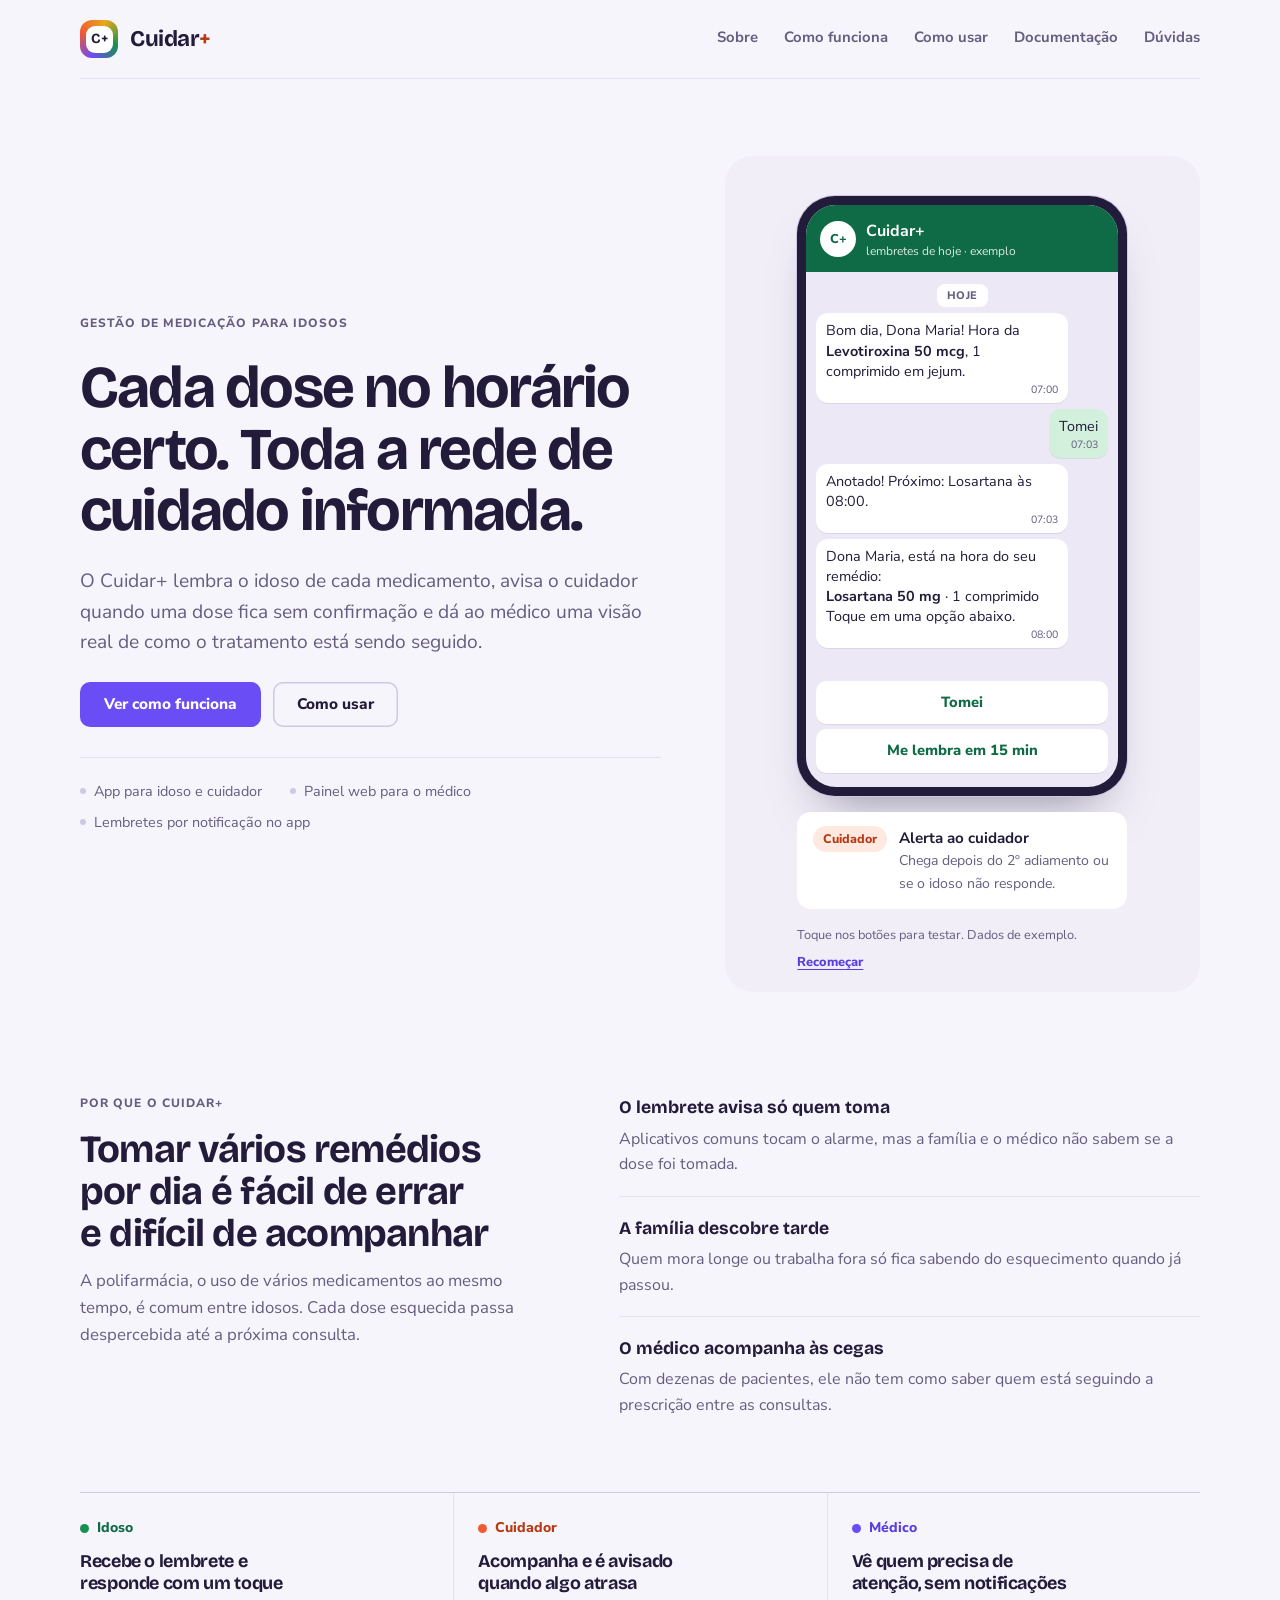
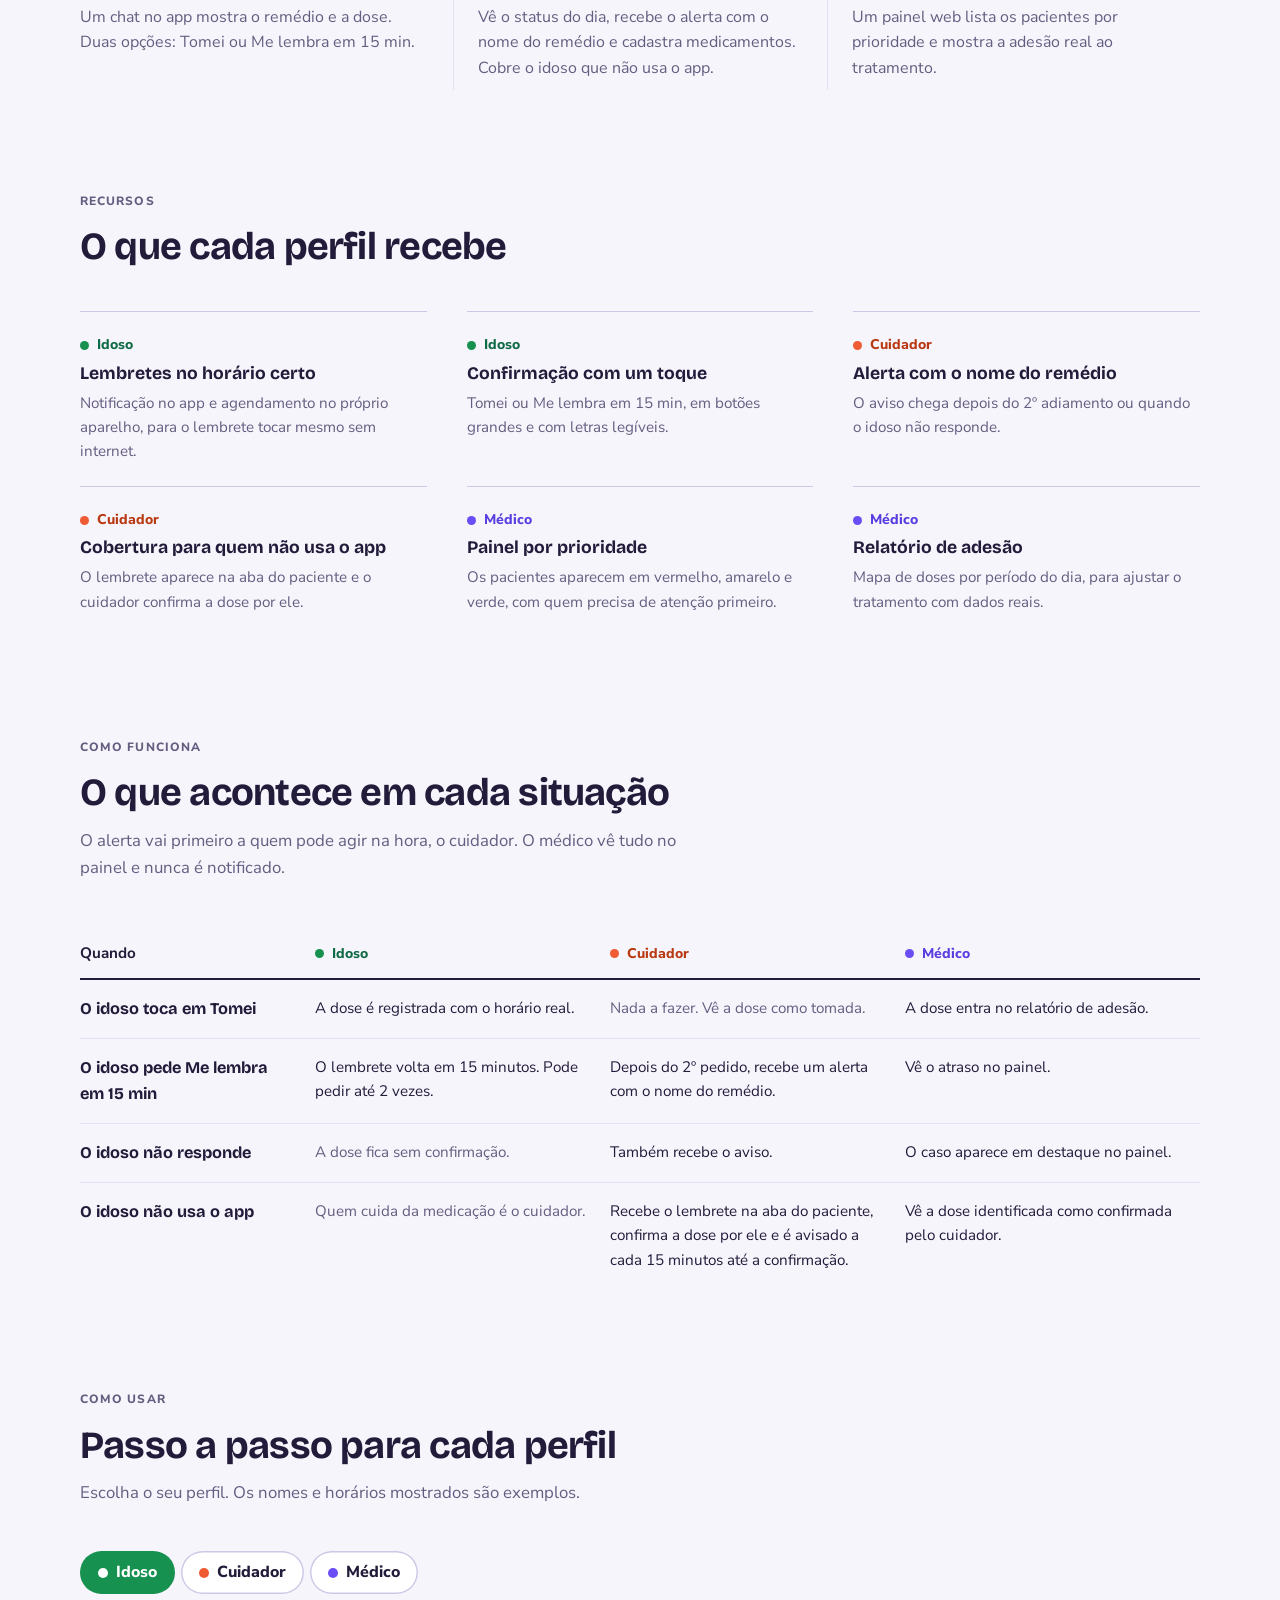
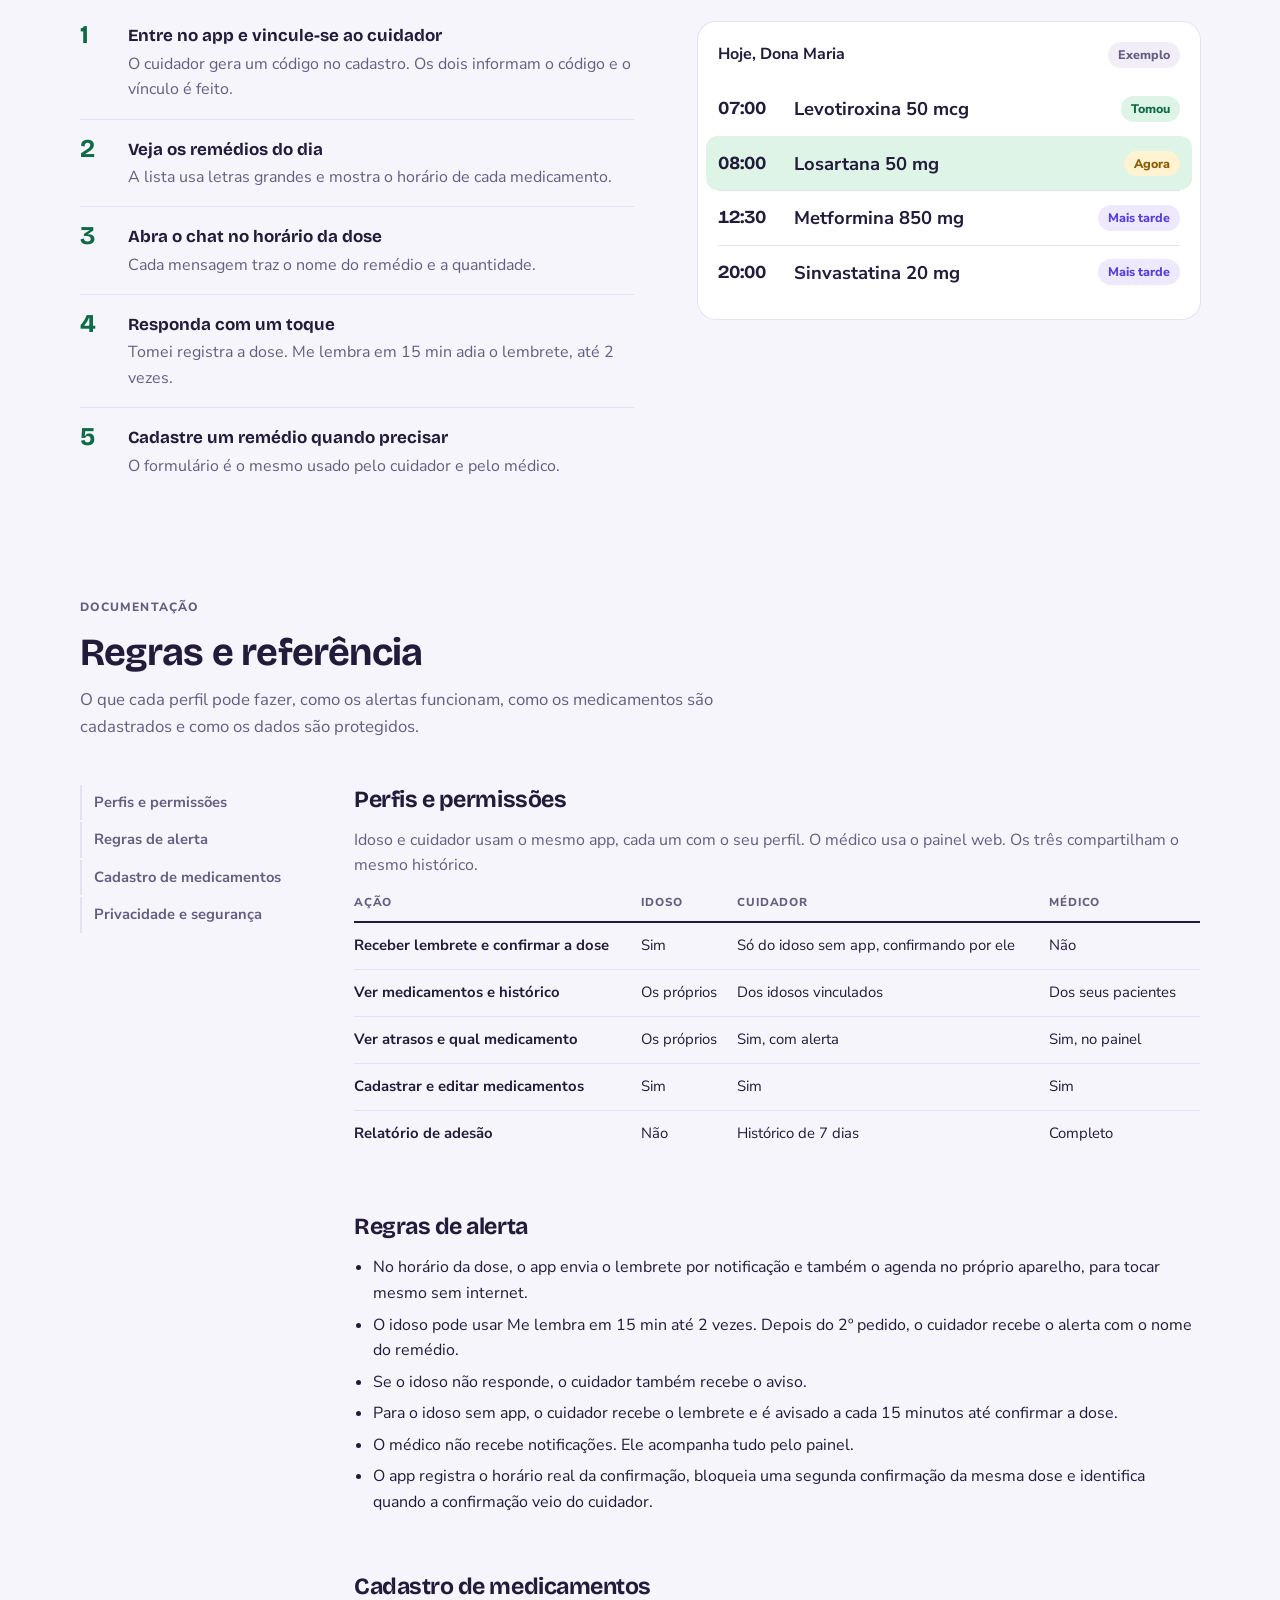
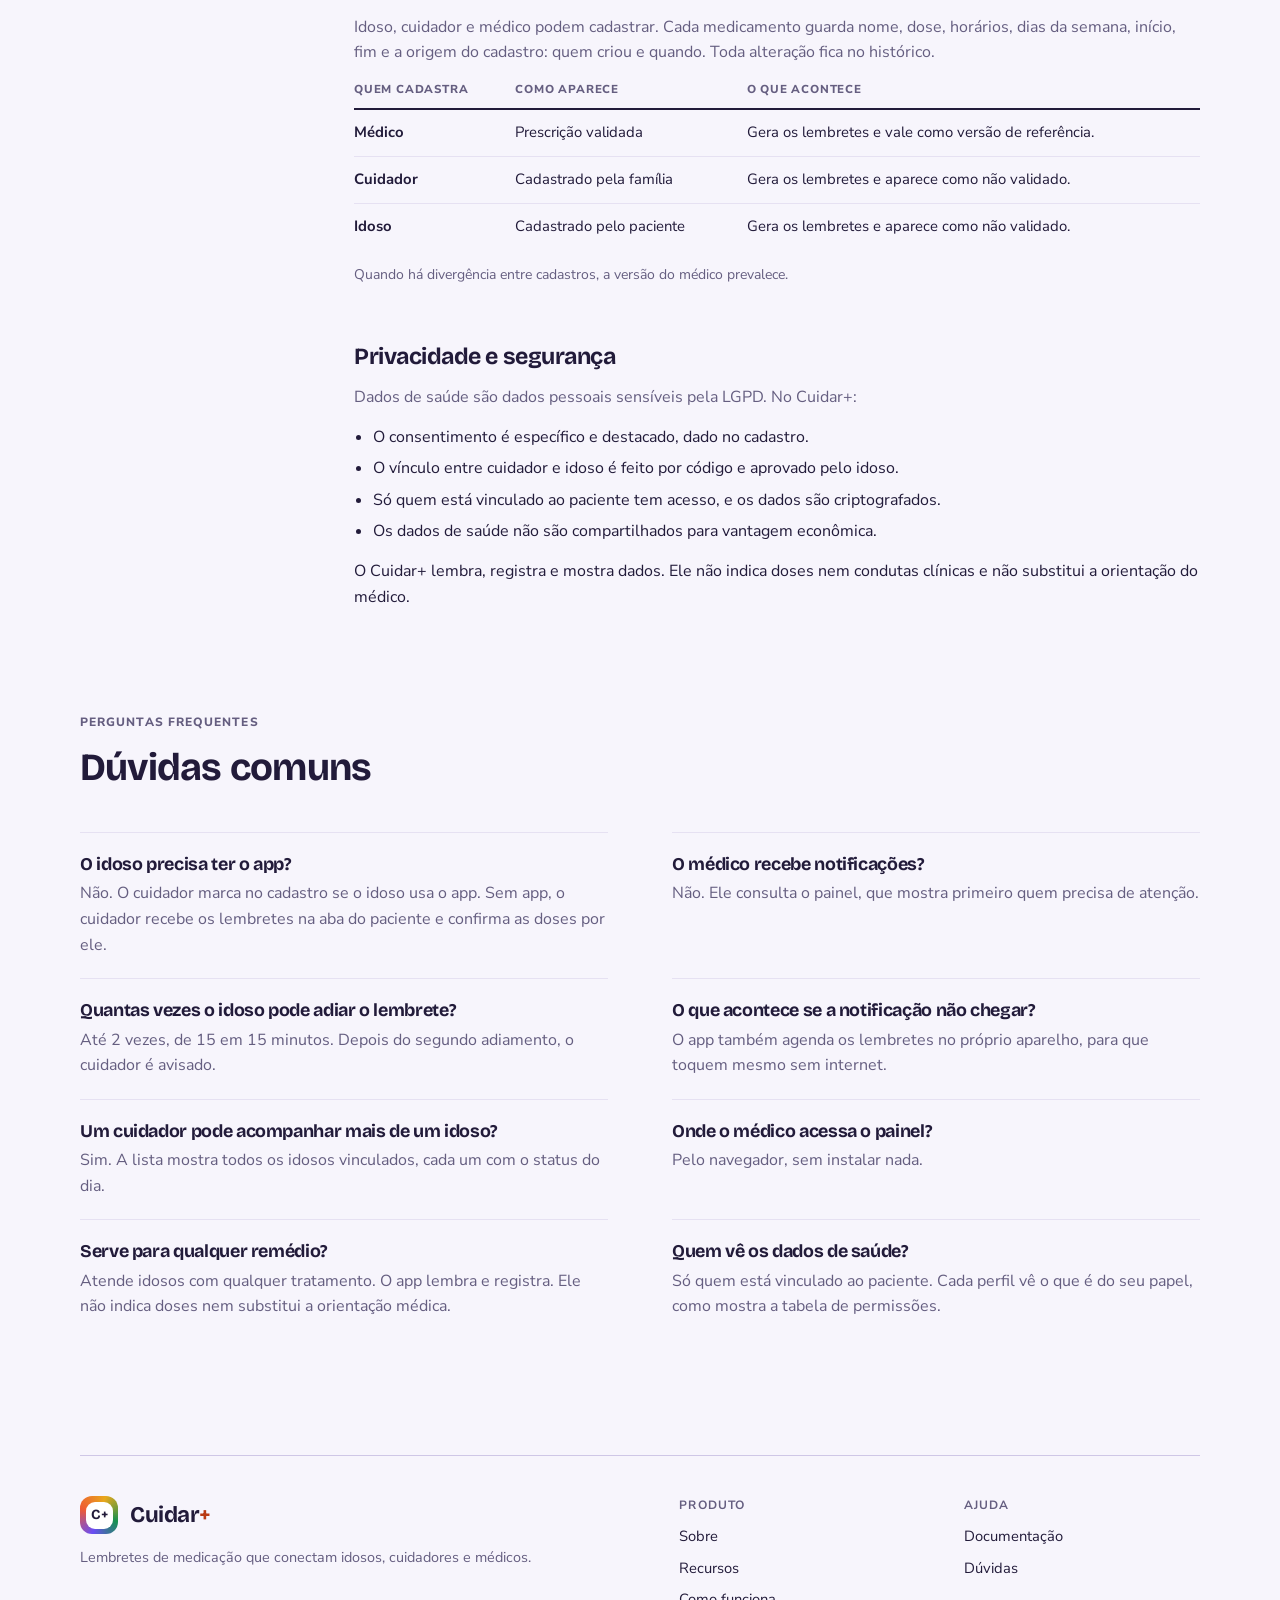
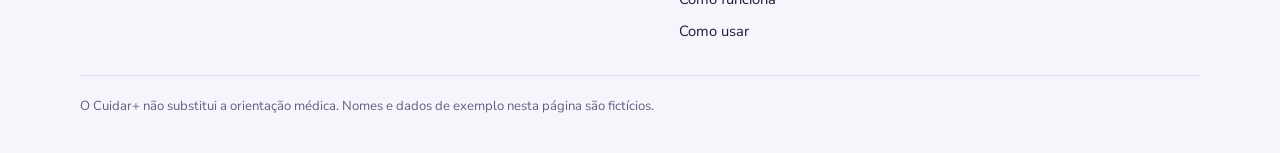
==== landing-page/index.html @ 43621028 "chore: organiza o repositório por etapa do projeto Co-Authored-By: Claude Opus 5.5 <noreply@anthropi" ====
<!doctype html><html><head><meta charset=utf8><meta name=viewport content="width=device-width,initial-scale=1,viewport-fit=cover"><style>:root{color-scheme:light;box-sizing:border-box;padding-top:env(safe-area-inset-top,0px);padding-bottom:env(safe-area-inset-bottom,0px)}html{scroll-padding-top:env(safe-area-inset-top,0px)}body{margin:0;padding:0;font:14px -apple-system,BlinkMacSystemFont,sans-serif;background:#fff;color:#000}img{max-width:100%}[hidden]:not([hidden=until-found i]){display:none!important}</style></head><body>
<title>Cuidar+</title>
<meta name="claude:viewport-fit-sides" content="cover">
<link rel="preconnect" href="https://fonts.googleapis.com">
<link rel="preconnect" href="https://fonts.gstatic.com" crossorigin>
<link rel="stylesheet" href="https://fonts.googleapis.com/css2?family=Bricolage+Grotesque:opsz,wght@12..96,600;12..96,700&family=Nunito+Sans:opsz,wght@6..12,400;6..12,600;6..12,700;6..12,800&display=swap">
<style>
/* Layout: hero em duas colunas (texto à esquerda, chat de lembretes interativo sobre uma base suave à direita), seguido de problema, recursos por perfil, matriz "o que acontece quando", uso em abas e documentação com índice lateral. Cores por papel: idoso verde, cuidador coral, médico violeta. */
:root {
  --bg: #F7F5FC;
  --surface: #FFFFFF;
  --surface-2: #F1EEF8;
  --ink: #221B3A;
  --muted: #655E80;
  --line: #E6E1F2;
  --line-strong: #CFC7E6;
  --violet: #6A4DF4;
  --violet-deep: #4F34D0;
  --violet-soft: #EEE9FF;
  --violet-ink: #5A3DE0;
  --coral: #EF5B33;
  --coral-soft: #FFE9E1;
  --coral-ink: #B93A12;
  --green: #17914F;
  --green-soft: #DDF4E6;
  --green-ink: #0F6B45;
  --sun: #E8A81C;
  --sun-soft: #FFF3D1;
  --sun-ink: #8A5A00;
  --red-soft: #FDE3E7;
  --red-ink: #B01E34;
  --on-accent: #FFFFFF;
  --device: #221B3A;
  --chat-bg: #ECE8F6;
  --bubble-in: #FFFFFF;
  --bubble-out: #D3F0DD;
  --chat-head: #0F6B45;
  --font-display: "Bricolage Grotesque", "Segoe UI", system-ui, sans-serif;
  --font-body: "Nunito Sans", "Segoe UI", system-ui, sans-serif;
}
@media (prefers-color-scheme: dark) {
  :root:not([data-theme="light"]) {
    --bg: #15121F; --surface: #1F1A2E; --surface-2: #282238; --ink: #F1EEF9; --muted: #A59FBD; --line: #352E4A; --line-strong: #4A4163;
    --violet: #A28EFF; --violet-deep: #B7A8FF; --violet-soft: #2D2552; --violet-ink: #C4B8FF;
    --coral: #FF8A66; --coral-soft: #3D2419; --coral-ink: #FFA98C;
    --green: #4FD08A; --green-soft: #173324; --green-ink: #7FE0A9;
    --sun: #E0A526; --sun-soft: #3A2E10; --sun-ink: #FFC94D;
    --red-soft: #401B24; --red-ink: #FF9AA9;
    --on-accent: #14101F; --device: #0E0B16; --chat-bg: #17141F; --bubble-in: #262036; --bubble-out: #1D4A35; --chat-head: #134A33;
    color-scheme: dark;
  }
}
:root[data-theme="dark"] {
  --bg: #15121F; --surface: #1F1A2E; --surface-2: #282238; --ink: #F1EEF9; --muted: #A59FBD; --line: #352E4A; --line-strong: #4A4163;
  --violet: #A28EFF; --violet-deep: #B7A8FF; --violet-soft: #2D2552; --violet-ink: #C4B8FF;
  --coral: #FF8A66; --coral-soft: #3D2419; --coral-ink: #FFA98C;
  --green: #4FD08A; --green-soft: #173324; --green-ink: #7FE0A9;
  --sun: #E0A526; --sun-soft: #3A2E10; --sun-ink: #FFC94D;
  --red-soft: #401B24; --red-ink: #FF9AA9;
  --on-accent: #14101F; --device: #0E0B16; --chat-bg: #17141F; --bubble-in: #262036; --bubble-out: #1D4A35; --chat-head: #134A33;
  color-scheme: dark;
}

*, *::before, *::after { box-sizing: border-box; }
html { scroll-behavior: smooth; scroll-padding-top: 16px; }
@media (prefers-reduced-motion: reduce) { html { scroll-behavior: auto; } }
body {
  margin: 0; background: var(--bg); color: var(--ink);
  font-family: var(--font-body); font-size: 16px; line-height: 1.6; -webkit-text-size-adjust: 100%;
  padding-left: max(16px, env(safe-area-inset-left, 0px)); padding-right: max(16px, env(safe-area-inset-right, 0px));
  padding-block: 20px 0;
}
h1, h2, h3, h4 { font-family: var(--font-display); font-weight: 700; margin: 0; text-wrap: balance; letter-spacing: -0.02em; line-height: 1.1; }
h1 { font-size: clamp(2.4rem, 5vw, 3.7rem); letter-spacing: -0.03em; line-height: 1.04; }
h2 { font-size: clamp(1.7rem, 3.2vw, 2.4rem); }
h3 { font-size: 1.12rem; line-height: 1.25; }
p { margin: 0; }
a { color: var(--violet-ink); }
ul, ol { margin: 0; padding: 0; }
button { font: inherit; color: inherit; cursor: pointer; }
:focus-visible { outline: 3px solid var(--violet); outline-offset: 3px; border-radius: 4px; }
.wrap { max-width: 1120px; margin: 0 auto; }
.eyebrow { font-size: .75rem; font-weight: 800; letter-spacing: .09em; text-transform: uppercase; color: var(--muted); }
.muted { color: var(--muted); }
.small { font-size: .875rem; }
section { padding-block: clamp(64px, 8vw, 112px) 0; }
.sec-head { display: flex; flex-direction: column; gap: 14px; max-width: 640px; margin-bottom: clamp(28px, 4vw, 44px); }
.sec-head p { color: var(--muted); font-size: 1.05rem; }

/* papéis */
.role { display: inline-flex; align-items: center; gap: 8px; font-weight: 800; font-size: .88rem; }
.role::before { content: ""; width: 9px; height: 9px; border-radius: 50%; background: var(--c); }
.role.idoso { --c: var(--green); color: var(--green-ink); }
.role.cuidador { --c: var(--coral); color: var(--coral-ink); }
.role.medico { --c: var(--violet); color: var(--violet-ink); }

/* cabeçalho */
.top { display: flex; flex-wrap: wrap; align-items: center; justify-content: space-between; gap: 12px 28px; padding-bottom: 20px; border-bottom: 1px solid var(--line); }
.logo { display: flex; align-items: center; gap: 12px; text-decoration: none; color: var(--ink); }
.logo-mark { width: 38px; height: 38px; border-radius: 12px; display: grid; place-items: center; background: conic-gradient(from 200deg, var(--violet), var(--coral), var(--sun), var(--green), var(--violet)); }
.logo-mark span { width: 27px; height: 27px; border-radius: 9px; background: var(--surface); display: grid; place-items: center; font-family: var(--font-display); font-weight: 700; font-size: 14px; }
.logo b { font-family: var(--font-display); font-weight: 700; font-size: 1.4rem; letter-spacing: -0.02em; }
.logo b em { font-style: normal; color: var(--coral-ink); }
.nav { display: flex; flex-wrap: wrap; gap: 4px 26px; }
.nav a { color: var(--muted); text-decoration: none; font-weight: 700; font-size: .93rem; padding-block: 4px; border-bottom: 2px solid transparent; }
.nav a:hover { color: var(--ink); border-bottom-color: var(--violet); }

/* botões */
.btn { display: inline-flex; align-items: center; justify-content: center; padding: 13px 24px; border-radius: 10px; font-weight: 800; font-size: .96rem; text-decoration: none; border: 0; line-height: 1.2; }
.btn.primary { background: var(--violet); color: var(--on-accent); }
.btn.primary:hover { background: var(--violet-deep); }
.btn.ghost { background: transparent; color: var(--ink); box-shadow: inset 0 0 0 1.5px var(--line-strong); }
.btn.ghost:hover { box-shadow: inset 0 0 0 1.5px var(--violet); }
.chip { display: inline-flex; align-items: center; gap: 6px; padding: 3px 10px; border-radius: 999px; font-size: .78rem; font-weight: 800; white-space: nowrap; }
.chip.ok { background: var(--green-soft); color: var(--green-ink); }
.chip.sun { background: var(--sun-soft); color: var(--sun-ink); }
.chip.red { background: var(--red-soft); color: var(--red-ink); }
.chip.vio { background: var(--violet-soft); color: var(--violet-ink); }
.chip.cor { background: var(--coral-soft); color: var(--coral-ink); }
.chip.mut { background: var(--surface-2); color: var(--muted); }

/* hero */
.hero { display: grid; grid-template-columns: minmax(0, 1.1fr) minmax(0, .9fr); gap: clamp(32px, 5vw, 72px); align-items: center; padding-block: clamp(40px, 6vw, 84px) 0; }
@media (max-width: 900px) { .hero { grid-template-columns: minmax(0, 1fr); } }
.hero-copy { display: flex; flex-direction: column; gap: 24px; align-items: flex-start; }
.lede { font-size: clamp(1.06rem, 1.5vw, 1.2rem); color: var(--muted); max-width: 33em; }
.cta { display: flex; flex-wrap: wrap; gap: 12px; }
.facts { display: flex; flex-wrap: wrap; gap: 8px 28px; list-style: none; margin-top: 6px; padding-top: 22px; border-top: 1px solid var(--line); font-size: .9rem; color: var(--muted); width: 100%; }
.facts li { display: flex; align-items: center; gap: 8px; }
.facts li::before { content: ""; width: 6px; height: 6px; border-radius: 50%; background: var(--line-strong); }

/* celular + chat */
.demo-stage { background: var(--surface-2); border-radius: 28px; padding: clamp(24px, 4vw, 40px) clamp(16px, 3vw, 32px) 20px; display: flex; flex-direction: column; gap: 16px; align-items: center; min-width: 0; }
.phone { width: 100%; max-width: 330px; height: 600px; background: var(--device); border-radius: 38px; padding: 9px; box-shadow: 0 0 0 1px var(--line-strong), 0 30px 50px -28px rgba(34, 27, 58, .5); }
.phone-in { height: 100%; border-radius: 30px; overflow: hidden; display: flex; flex-direction: column; background: var(--chat-bg); }
.chat-head { background: var(--chat-head); color: #FFFFFF; padding: 14px 14px 12px; display: flex; align-items: center; gap: 10px; }
.chat-head .av { width: 36px; height: 36px; border-radius: 50%; background: #FFFFFF; color: #0F6B45; display: grid; place-items: center; font-weight: 800; font-size: .8rem; flex: none; }
.chat-head small { display: block; opacity: .85; font-size: .75rem; line-height: 1.3; }
.msgs { flex: 1; min-height: 0; overflow-y: auto; padding: 12px 10px; display: flex; flex-direction: column; gap: 6px; scroll-behavior: smooth; }
.daychip { align-self: center; background: var(--bubble-in); color: var(--muted); font-size: .68rem; font-weight: 800; padding: 3px 10px; border-radius: 8px; letter-spacing: .05em; }
.msg { max-width: 86%; padding: 7px 10px 5px; border-radius: 12px; background: var(--bubble-in); color: var(--ink); font-size: .9rem; line-height: 1.4; align-self: flex-start; box-shadow: 0 1px 0 rgba(0, 0, 0, .08); }
.msg.out { align-self: flex-end; background: var(--bubble-out); }
.msg .hr { display: block; text-align: right; font-size: .66rem; color: var(--muted); margin-top: 2px; font-variant-numeric: tabular-nums; }
.msg.sys { align-self: center; background: var(--coral-soft); color: var(--coral-ink); font-size: .78rem; font-weight: 700; text-align: center; max-width: 94%; box-shadow: none; }
.qr { padding: 6px 10px 14px; display: flex; flex-direction: column; gap: 5px; }
.qr[hidden] { display: none; }
.qr button { border: 0; background: var(--bubble-in); color: var(--green-ink); font-weight: 800; padding: 10px; border-radius: 10px; font-size: .92rem; box-shadow: 0 1px 0 rgba(0, 0, 0, .08); }
.qr button:hover:not(:disabled) { background: var(--surface-2); }
.qr button:disabled { opacity: .55; cursor: default; }
.alertcard { width: 100%; max-width: 330px; border-radius: 14px; padding: 14px 16px; background: var(--surface); display: grid; grid-template-columns: auto minmax(0, 1fr); gap: 12px; align-items: start; }
.alertcard p { font-size: .88rem; color: var(--muted); }
.alertcard b { display: block; font-size: .95rem; }
.alertcard[data-state="alert"] { background: var(--coral-soft); }
.alertcard[data-state="alert"] p { color: var(--coral-ink); }
.alertcard[data-state="done"] { background: var(--green-soft); }
.alertcard[data-state="done"] p { color: var(--green-ink); }
.demo-foot { display: flex; flex-wrap: wrap; gap: 6px 16px; justify-content: space-between; align-items: center; width: 100%; max-width: 330px; font-size: .8rem; color: var(--muted); }
.link { border: 0; background: none; padding: 0; color: var(--violet-ink); font-weight: 800; font-size: .8rem; text-decoration: underline; text-underline-offset: 3px; }

/* sobre */
.about { display: grid; grid-template-columns: minmax(0, .9fr) minmax(0, 1.1fr); gap: clamp(28px, 5vw, 72px); }
@media (max-width: 860px) { .about { grid-template-columns: minmax(0, 1fr); } }
.problems { list-style: none; display: flex; flex-direction: column; }
.problems li { padding-block: 18px; border-top: 1px solid var(--line); display: flex; flex-direction: column; gap: 4px; }
.problems li:first-child { border-top: 0; padding-top: 0; }
.problems b { font-family: var(--font-display); font-weight: 700; font-size: 1.1rem; }
.problems span { color: var(--muted); }
.trio { display: grid; grid-template-columns: repeat(3, minmax(0, 1fr)); margin-top: clamp(36px, 5vw, 56px); border-top: 1px solid var(--line-strong); }
@media (max-width: 760px) { .trio { grid-template-columns: minmax(0, 1fr); } }
.trio > div { padding: 24px 24px 8px 0; display: flex; flex-direction: column; gap: 10px; }
.trio > div + div { padding-left: 24px; border-left: 1px solid var(--line); }
@media (max-width: 760px) { .trio > div, .trio > div + div { padding: 20px 0 8px; border-left: 0; } .trio > div + div { border-top: 1px solid var(--line); } }
.trio p { color: var(--muted); }

/* recursos */
.features { list-style: none; display: grid; grid-template-columns: repeat(3, minmax(0, 1fr)); gap: 0 40px; }
@media (max-width: 860px) { .features { grid-template-columns: repeat(2, minmax(0, 1fr)); } }
@media (max-width: 560px) { .features { grid-template-columns: minmax(0, 1fr); } }
.features li { padding-block: 22px; border-top: 1px solid var(--line-strong); display: flex; flex-direction: column; gap: 6px; }
.features b { font-family: var(--font-display); font-weight: 700; font-size: 1.1rem; line-height: 1.25; }
.features span.d { color: var(--muted); font-size: .95rem; }

/* matriz */
.tablewrap { overflow-x: auto; }
.matrix { width: 100%; border-collapse: collapse; }
.matrix th, .matrix td { text-align: left; vertical-align: top; padding: 16px 16px 16px 0; border-top: 1px solid var(--line); }
.matrix thead th { border-top: 0; border-bottom: 2px solid var(--ink); padding-bottom: 12px; font-size: .95rem; }
.matrix tbody th { font-family: var(--font-display); font-weight: 700; font-size: 1.02rem; width: 21%; padding-right: 20px; }
.matrix td { font-size: .95rem; width: 26.3%; }
.matrix .off { color: var(--muted); }
.matrix td::before { display: none; }
@media (max-width: 860px) {
  .matrix, .matrix tbody, .matrix tr, .matrix th, .matrix td { display: block; width: auto; }
  .matrix thead { position: absolute; width: 1px; height: 1px; overflow: hidden; clip: rect(0 0 0 0); }
  .matrix tr { padding-block: 18px; border-top: 1px solid var(--line-strong); }
  .matrix th, .matrix td { border: 0; padding: 4px 0; }
  .matrix tbody th { width: auto; font-size: 1.1rem; padding-bottom: 8px; }
  .matrix td { display: grid; grid-template-columns: 74px minmax(0, 1fr); gap: 10px; }
  .matrix td::before { display: block; content: attr(data-label); font-weight: 800; font-size: .82rem; padding-top: 2px; color: var(--c); }
  .matrix td[data-who="idoso"] { --c: var(--green-ink); } .matrix td[data-who="cuidador"] { --c: var(--coral-ink); } .matrix td[data-who="medico"] { --c: var(--violet-ink); }
}

/* como usar */
.tabs { display: flex; flex-wrap: wrap; gap: 6px; margin-bottom: 28px; }
.tabs button { border: 0; border-radius: 999px; padding: 9px 18px; font-weight: 800; background: var(--surface); box-shadow: inset 0 0 0 1.5px var(--line-strong); display: inline-flex; align-items: center; gap: 8px; }
.tabs button .dot { width: 10px; height: 10px; border-radius: 50%; background: var(--c); }
.tabs button[aria-selected="true"] { background: var(--c); color: var(--on-accent); box-shadow: none; }
.tabs button[aria-selected="true"] .dot { background: var(--on-accent); }
.tabs button[data-tab="idoso"] { --c: var(--green); } .tabs button[data-tab="cuidador"] { --c: var(--coral); } .tabs button[data-tab="medico"] { --c: var(--violet); }
.use { display: grid; grid-template-columns: minmax(0, 1.05fr) minmax(0, .95fr); gap: clamp(28px, 5vw, 64px); align-items: start; }
.use[hidden] { display: none; }
@media (max-width: 860px) { .use { grid-template-columns: minmax(0, 1fr); } }
.steps { list-style: none; counter-reset: s; display: flex; flex-direction: column; }
.steps li { counter-increment: s; display: grid; grid-template-columns: 38px minmax(0, 1fr); gap: 10px; padding-block: 16px; border-top: 1px solid var(--line); }
.steps li:first-child { border-top: 0; padding-top: 0; }
.steps li::before { content: counter(s); font-family: var(--font-display); font-weight: 700; font-size: 1.6rem; line-height: 1; color: var(--c); }
.steps b { display: block; font-family: var(--font-display); font-weight: 700; font-size: 1.06rem; margin-bottom: 2px; }
.steps span { color: var(--muted); }
.use.idoso { --c: var(--green-ink); } .use.cuidador { --c: var(--coral-ink); } .use.medico { --c: var(--violet-ink); }
.sample { background: var(--surface); border-radius: 18px; padding: 20px; box-shadow: 0 0 0 1px var(--line); display: flex; flex-direction: column; gap: 14px; min-width: 0; }
.sample-head { display: flex; justify-content: space-between; align-items: baseline; gap: 10px; flex-wrap: wrap; }
.daylist { list-style: none; display: flex; flex-direction: column; }
.daylist li { display: grid; grid-template-columns: 64px minmax(0, 1fr) auto; gap: 12px; align-items: center; padding-block: 12px; border-top: 1px solid var(--line); }
.daylist li:first-child { border-top: 0; }
.daylist time { font-family: var(--font-display); font-weight: 700; font-size: 1.15rem; font-variant-numeric: tabular-nums; }
.daylist .nm { font-weight: 700; }
.daylist.big .nm { font-size: 1.15rem; }
.daylist li.now { background: var(--green-soft); margin-inline: -12px; padding-inline: 12px; border-radius: 12px; border-top-color: transparent; }
.alertline { border-radius: 12px; padding: 12px 14px; background: var(--coral-soft); color: var(--coral-ink); font-weight: 700; font-size: .92rem; }

/* caixa semanal de comprimidos */
.pillbox { display: grid; grid-template-columns: 54px repeat(7, minmax(0, 1fr)); gap: 5px; align-items: center; }
.pillbox .dh { text-align: center; font-size: .72rem; font-weight: 800; color: var(--muted); }
.pillbox .rl { font-size: .78rem; font-weight: 700; color: var(--muted); }
.pillbox i { display: grid; place-items: center; min-height: 40px; border-radius: 10px; font-style: normal; font-weight: 800; font-size: .95rem; }
.pillbox i.ok { background: var(--green-soft); color: var(--green-ink); }
.pillbox i.late { background: var(--sun-soft); color: var(--sun-ink); }
.pillbox i.miss { background: var(--red-soft); color: var(--red-ink); }
.pillbox i.next { background: transparent; color: var(--muted); box-shadow: inset 0 0 0 1.5px var(--line-strong); }
.legend { display: flex; flex-wrap: wrap; gap: 6px 16px; font-size: .78rem; color: var(--muted); }
.legend span { display: inline-flex; align-items: center; gap: 6px; }
.legend b { display: inline-grid; place-items: center; width: 18px; height: 18px; border-radius: 6px; font-size: .72rem; }

/* documentação */
.docs { display: grid; grid-template-columns: 210px minmax(0, 1fr); gap: clamp(28px, 5vw, 64px); align-items: start; }
@media (max-width: 860px) { .docs { grid-template-columns: minmax(0, 1fr); } }
.index { position: sticky; top: 16px; display: flex; flex-direction: column; gap: 2px; }
.index a { color: var(--muted); text-decoration: none; font-weight: 700; font-size: .92rem; padding: 6px 0 6px 12px; border-left: 2px solid var(--line); }
.index a:hover { color: var(--ink); border-left-color: var(--violet); }
@media (max-width: 860px) { .index { position: static; flex-direction: row; flex-wrap: wrap; gap: 6px; } .index a { border: 0; padding: 6px 12px; border-radius: 999px; background: var(--surface-2); } }
.doc { display: flex; flex-direction: column; gap: 56px; min-width: 0; }
.doc article { display: flex; flex-direction: column; gap: 14px; min-width: 0; }
.doc h3 { font-size: 1.45rem; }
.doc ul.list { padding-left: 1.2em; display: flex; flex-direction: column; gap: 6px; }
.doc .lead { color: var(--muted); }
.dtable { width: 100%; min-width: 560px; border-collapse: collapse; font-size: .93rem; }
.dtable th { text-align: left; font-size: .72rem; letter-spacing: .07em; text-transform: uppercase; color: var(--muted); font-weight: 800; padding: 0 14px 10px 0; border-bottom: 2px solid var(--ink); }
.dtable td { padding: 11px 14px 11px 0; border-top: 1px solid var(--line); vertical-align: top; }
.dtable tr:first-child td { border-top: 0; }
.dtable td:first-child { font-weight: 700; }
@media (max-width: 640px) {
  .dtable { min-width: 0; }
  .dtable thead { position: absolute; width: 1px; height: 1px; overflow: hidden; clip: rect(0 0 0 0); }
  .dtable, .dtable tbody, .dtable tr, .dtable td { display: block; }
  .dtable tr { padding-block: 12px; border-top: 1px solid var(--line-strong); }
  .dtable tbody tr:first-child { border-top: 0; padding-top: 0; }
  .dtable td { border: 0; padding: 3px 0; }
  .dtable td:not(:first-child) { display: grid; grid-template-columns: 96px minmax(0, 1fr); gap: 10px; }
  .dtable td:not(:first-child)::before { content: attr(data-label); font-size: .8rem; font-weight: 800; color: var(--muted); padding-top: 2px; }
}

/* faq */
.faq { display: grid; grid-template-columns: repeat(2, minmax(0, 1fr)); gap: 0 clamp(28px, 5vw, 64px); }
@media (max-width: 760px) { .faq { grid-template-columns: minmax(0, 1fr); } }
.faq div { padding-block: 20px; border-top: 1px solid var(--line); display: flex; flex-direction: column; gap: 6px; }
.faq p { color: var(--muted); }

/* rodapé */
footer { margin-top: clamp(72px, 9vw, 120px); padding-block: 40px 36px; border-top: 1px solid var(--line-strong); display: grid; grid-template-columns: minmax(0, 1.4fr) repeat(2, minmax(0, .6fr)); gap: 32px 48px; }
@media (max-width: 760px) { footer { grid-template-columns: minmax(0, 1fr); } }
.foot-brand p { margin-top: 12px; color: var(--muted); font-size: .9rem; max-width: 32em; }
.foot-col { display: flex; flex-direction: column; gap: 8px; font-size: .92rem; }
.foot-col b { font-size: .75rem; letter-spacing: .09em; text-transform: uppercase; color: var(--muted); margin-bottom: 2px; }
.foot-col a { color: var(--ink); text-decoration: none; }
.foot-col a:hover { text-decoration: underline; }
.legal { grid-column: 1 / -1; padding-top: 20px; border-top: 1px solid var(--line); color: var(--muted); font-size: .82rem; }
</style>

<div class="wrap">
  <header class="top">
    <a class="logo" href="#topo" aria-label="Cuidar+, início"><span class="logo-mark"><span>C+</span></span><b>Cuidar<em>+</em></b></a>
    <nav class="nav" aria-label="Seções">
      <a href="#sobre">Sobre</a><a href="#funciona">Como funciona</a><a href="#usar">Como usar</a><a href="#docs">Documentação</a><a href="#duvidas">Dúvidas</a>
    </nav>
  </header>

  <main id="topo">
    <div class="hero">
      <div class="hero-copy">
        <span class="eyebrow">Gestão de medicação para idosos</span>
        <h1>Cada dose no horário certo. Toda a rede de cuidado informada.</h1>
        <p class="lede">O Cuidar+ lembra o idoso de cada medicamento, avisa o cuidador quando uma dose fica sem confirmação e dá ao médico uma visão real de como o tratamento está sendo seguido.</p>
        <div class="cta">
          <a class="btn primary" href="#funciona">Ver como funciona</a>
          <a class="btn ghost" href="#usar">Como usar</a>
        </div>
        <ul class="facts">
          <li>App para idoso e cuidador</li>
          <li>Painel web para o médico</li>
          <li>Lembretes por notificação no app</li>
        </ul>
      </div>

      <div class="demo-stage">
        <div class="phone">
          <div class="phone-in">
            <div class="chat-head"><span class="av">C+</span><div><b>Cuidar+</b><small>lembretes de hoje · exemplo</small></div></div>
            <div class="msgs" id="msgs" aria-live="polite">
              <span class="daychip">HOJE</span>
              <div class="msg">Bom dia, Dona Maria! Hora da <b>Levotiroxina 50 mcg</b>, 1 comprimido em jejum.<span class="hr">07:00</span></div>
              <div class="msg out">Tomei<span class="hr">07:03</span></div>
              <div class="msg">Anotado! Próximo: Losartana às 08:00.<span class="hr">07:03</span></div>
              <div class="msg">Dona Maria, está na hora do seu remédio:<br><b>Losartana 50 mg</b> · 1 comprimido<br>Toque em uma opção abaixo.<span class="hr">08:00</span></div>
            </div>
            <div class="qr" id="qr"><button type="button" data-act="take">Tomei</button><button type="button" data-act="snooze">Me lembra em 15 min</button></div>
          </div>
        </div>
        <div class="alertcard" id="alertcard" data-state="idle" aria-live="polite">
          <span class="chip cor">Cuidador</span>
          <div><b id="alert-title">Alerta ao cuidador</b><p id="alert-text">Chega depois do 2º adiamento ou se o idoso não responde.</p></div>
        </div>
        <div class="demo-foot"><span>Toque nos botões para testar. Dados de exemplo.</span><button type="button" class="link" id="reset">Recomeçar</button></div>
      </div>
    </div>

    <section id="sobre">
      <div class="about">
        <div class="sec-head" style="margin-bottom:0">
          <span class="eyebrow">Por que o Cuidar+</span>
          <h2>Tomar vários remédios por dia é fácil de errar e difícil de acompanhar</h2>
          <p>A polifarmácia, o uso de vários medicamentos ao mesmo tempo, é comum entre idosos. Cada dose esquecida passa despercebida até a próxima consulta.</p>
        </div>
        <ul class="problems">
          <li><b>O lembrete avisa só quem toma</b><span>Aplicativos comuns tocam o alarme, mas a família e o médico não sabem se a dose foi tomada.</span></li>
          <li><b>A família descobre tarde</b><span>Quem mora longe ou trabalha fora só fica sabendo do esquecimento quando já passou.</span></li>
          <li><b>O médico acompanha às cegas</b><span>Com dezenas de pacientes, ele não tem como saber quem está seguindo a prescrição entre as consultas.</span></li>
        </ul>
      </div>

      <div class="trio">
        <div><span class="role idoso">Idoso</span><h3>Recebe o lembrete e responde com um toque</h3><p>Um chat no app mostra o remédio e a dose. Duas opções: Tomei ou Me lembra em 15 min.</p></div>
        <div><span class="role cuidador">Cuidador</span><h3>Acompanha e é avisado quando algo atrasa</h3><p>Vê o status do dia, recebe o alerta com o nome do remédio e cadastra medicamentos. Cobre o idoso que não usa o app.</p></div>
        <div><span class="role medico">Médico</span><h3>Vê quem precisa de atenção, sem notificações</h3><p>Um painel web lista os pacientes por prioridade e mostra a adesão real ao tratamento.</p></div>
      </div>
    </section>

    <section id="recursos">
      <div class="sec-head">
        <span class="eyebrow">Recursos</span>
        <h2>O que cada perfil recebe</h2>
      </div>
      <ul class="features">
        <li><span class="role idoso">Idoso</span><b>Lembretes no horário certo</b><span class="d">Notificação no app e agendamento no próprio aparelho, para o lembrete tocar mesmo sem internet.</span></li>
        <li><span class="role idoso">Idoso</span><b>Confirmação com um toque</b><span class="d">Tomei ou Me lembra em 15 min, em botões grandes e com letras legíveis.</span></li>
        <li><span class="role cuidador">Cuidador</span><b>Alerta com o nome do remédio</b><span class="d">O aviso chega depois do 2º adiamento ou quando o idoso não responde.</span></li>
        <li><span class="role cuidador">Cuidador</span><b>Cobertura para quem não usa o app</b><span class="d">O lembrete aparece na aba do paciente e o cuidador confirma a dose por ele.</span></li>
        <li><span class="role medico">Médico</span><b>Painel por prioridade</b><span class="d">Os pacientes aparecem em vermelho, amarelo e verde, com quem precisa de atenção primeiro.</span></li>
        <li><span class="role medico">Médico</span><b>Relatório de adesão</b><span class="d">Mapa de doses por período do dia, para ajustar o tratamento com dados reais.</span></li>
      </ul>
    </section>

    <section id="funciona">
      <div class="sec-head">
        <span class="eyebrow">Como funciona</span>
        <h2>O que acontece em cada situação</h2>
        <p>O alerta vai primeiro a quem pode agir na hora, o cuidador. O médico vê tudo no painel e nunca é notificado.</p>
      </div>
      <div class="tablewrap">
        <table class="matrix">
          <thead><tr><th scope="col">Quando</th><th scope="col"><span class="role idoso">Idoso</span></th><th scope="col"><span class="role cuidador">Cuidador</span></th><th scope="col"><span class="role medico">Médico</span></th></tr></thead>
          <tbody>
            <tr><th scope="row">O idoso toca em Tomei</th><td data-who="idoso" data-label="Idoso">A dose é registrada com o horário real.</td><td data-who="cuidador" data-label="Cuidador" class="off">Nada a fazer. Vê a dose como tomada.</td><td data-who="medico" data-label="Médico">A dose entra no relatório de adesão.</td></tr>
            <tr><th scope="row">O idoso pede Me lembra em 15 min</th><td data-who="idoso" data-label="Idoso">O lembrete volta em 15 minutos. Pode pedir até 2 vezes.</td><td data-who="cuidador" data-label="Cuidador">Depois do 2º pedido, recebe um alerta com o nome do remédio.</td><td data-who="medico" data-label="Médico">Vê o atraso no painel.</td></tr>
            <tr><th scope="row">O idoso não responde</th><td data-who="idoso" data-label="Idoso" class="off">A dose fica sem confirmação.</td><td data-who="cuidador" data-label="Cuidador">Também recebe o aviso.</td><td data-who="medico" data-label="Médico">O caso aparece em destaque no painel.</td></tr>
            <tr><th scope="row">O idoso não usa o app</th><td data-who="idoso" data-label="Idoso" class="off">Quem cuida da medicação é o cuidador.</td><td data-who="cuidador" data-label="Cuidador">Recebe o lembrete na aba do paciente, confirma a dose por ele e é avisado a cada 15 minutos até a confirmação.</td><td data-who="medico" data-label="Médico">Vê a dose identificada como confirmada pelo cuidador.</td></tr>
          </tbody>
        </table>
      </div>
    </section>

    <section id="usar">
      <div class="sec-head">
        <span class="eyebrow">Como usar</span>
        <h2>Passo a passo para cada perfil</h2>
        <p>Escolha o seu perfil. Os nomes e horários mostrados são exemplos.</p>
      </div>
      <div class="tabs" role="tablist" aria-label="Perfil de uso">
        <button type="button" role="tab" id="t-idoso" data-tab="idoso" aria-selected="true" aria-controls="p-idoso"><span class="dot"></span>Idoso</button>
        <button type="button" role="tab" id="t-cuidador" data-tab="cuidador" aria-selected="false" aria-controls="p-cuidador" tabindex="-1"><span class="dot"></span>Cuidador</button>
        <button type="button" role="tab" id="t-medico" data-tab="medico" aria-selected="false" aria-controls="p-medico" tabindex="-1"><span class="dot"></span>Médico</button>
      </div>

      <div class="use idoso" id="p-idoso" role="tabpanel" aria-labelledby="t-idoso">
        <ol class="steps">
          <li><div><b>Entre no app e vincule-se ao cuidador</b><span>O cuidador gera um código no cadastro. Os dois informam o código e o vínculo é feito.</span></div></li>
          <li><div><b>Veja os remédios do dia</b><span>A lista usa letras grandes e mostra o horário de cada medicamento.</span></div></li>
          <li><div><b>Abra o chat no horário da dose</b><span>Cada mensagem traz o nome do remédio e a quantidade.</span></div></li>
          <li><div><b>Responda com um toque</b><span>Tomei registra a dose. Me lembra em 15 min adia o lembrete, até 2 vezes.</span></div></li>
          <li><div><b>Cadastre um remédio quando precisar</b><span>O formulário é o mesmo usado pelo cuidador e pelo médico.</span></div></li>
        </ol>
        <div class="sample">
          <div class="sample-head"><b>Hoje, Dona Maria</b><span class="chip mut">Exemplo</span></div>
          <ul class="daylist big">
            <li><time>07:00</time><span class="nm">Levotiroxina 50 mcg</span><span class="chip ok">Tomou</span></li>
            <li class="now"><time>08:00</time><span class="nm">Losartana 50 mg</span><span class="chip sun">Agora</span></li>
            <li><time>12:30</time><span class="nm">Metformina 850 mg</span><span class="chip vio">Mais tarde</span></li>
            <li><time>20:00</time><span class="nm">Sinvastatina 20 mg</span><span class="chip vio">Mais tarde</span></li>
          </ul>
        </div>
      </div>

      <div class="use cuidador" id="p-cuidador" role="tabpanel" aria-labelledby="t-cuidador" hidden>
        <ol class="steps">
          <li><div><b>Crie sua conta e cadastre o idoso</b><span>No cadastro, marque se ele usa o app.</span></div></li>
          <li><div><b>Se ele usa o app, vincule pelo código</b><span>Os dois informam o código gerado. Se não usa, o lembrete aparece na aba dele, no seu app.</span></div></li>
          <li><div><b>Cadastre os medicamentos</b><span>Nome, dose, horários, dias da semana, início e fim do tratamento.</span></div></li>
          <li><div><b>Acompanhe o dia de cada idoso</b><span>Veja o que foi tomado, o que atrasou e qual remédio é.</span></div></li>
          <li><div><b>Atenda os alertas</b><span>O alerta chega depois do 2º adiamento ou sem resposta. Para o idoso sem app, confirme a dose na aba dele.</span></div></li>
        </ol>
        <div class="sample">
          <div class="sample-head"><b>Dona Maria, hoje</b><span class="chip mut">Exemplo</span></div>
          <div class="alertline">Alerta: Dona Maria adiou a Losartana 50 mg duas vezes.</div>
          <ul class="daylist">
            <li><time>07:00</time><span class="nm">Levotiroxina 50 mcg</span><span class="chip ok">Tomou 07:03</span></li>
            <li><time>08:00</time><span class="nm">Losartana 50 mg</span><span class="chip red">Sem confirmação</span></li>
            <li><time>12:30</time><span class="nm">Metformina 850 mg</span><span class="chip vio">Mais tarde</span></li>
            <li><time>20:00</time><span class="nm">Sinvastatina 20 mg</span><span class="chip vio">Mais tarde</span></li>
          </ul>
        </div>
      </div>

      <div class="use medico" id="p-medico" role="tabpanel" aria-labelledby="t-medico" hidden>
        <ol class="steps">
          <li><div><b>Entre no painel web</b><span>Cadastre seus pacientes e os medicamentos de cada um. O seu cadastro vale como a prescrição de referência.</span></div></li>
          <li><div><b>Veja primeiro quem precisa de atenção</b><span>A tela inicial ordena os pacientes por prioridade, em vermelho, amarelo e verde.</span></div></li>
          <li><div><b>Abra um paciente</b><span>O relatório mostra a adesão por período do dia: manhã, tarde e noite.</span></div></li>
          <li><div><b>Ajuste o tratamento</b><span>Edite horários e medicamentos. A versão do médico prevalece quando há divergência.</span></div></li>
          <li><div><b>Volte quando quiser</b><span>Não há notificações. O painel está sempre atualizado.</span></div></li>
        </ol>
        <div class="sample">
          <div class="sample-head"><b>Adesão da semana, Dona Maria</b><span class="chip mut">Exemplo</span></div>
          <div class="pillbox" role="img" aria-label="Caixa semanal de comprimidos: na quarta e na sexta, a dose da tarde ficou sem confirmação; na quinta a dose da manhã foi tomada com atraso; no sábado a dose da noite foi tomada com atraso; o domingo ainda está em andamento.">
            <span></span><span class="dh">Seg</span><span class="dh">Ter</span><span class="dh">Qua</span><span class="dh">Qui</span><span class="dh">Sex</span><span class="dh">Sáb</span><span class="dh">Dom</span>
            <span class="rl">Manhã</span><i class="ok">✓</i><i class="ok">✓</i><i class="ok">✓</i><i class="late">!</i><i class="ok">✓</i><i class="ok">✓</i><i class="ok">✓</i>
            <span class="rl">Tarde</span><i class="ok">✓</i><i class="ok">✓</i><i class="miss">×</i><i class="ok">✓</i><i class="miss">×</i><i class="ok">✓</i><i class="next"></i>
            <span class="rl">Noite</span><i class="ok">✓</i><i class="ok">✓</i><i class="ok">✓</i><i class="ok">✓</i><i class="ok">✓</i><i class="late">!</i><i class="next"></i>
          </div>
          <div class="legend"><span><b style="background:var(--green-soft);color:var(--green-ink)">✓</b>Tomou no horário</span><span><b style="background:var(--sun-soft);color:var(--sun-ink)">!</b>Tomou atrasado</span><span><b style="background:var(--red-soft);color:var(--red-ink)">×</b>Sem confirmação</span></div>
        </div>
      </div>
    </section>

    <section id="docs">
      <div class="sec-head">
        <span class="eyebrow">Documentação</span>
        <h2>Regras e referência</h2>
        <p>O que cada perfil pode fazer, como os alertas funcionam, como os medicamentos são cadastrados e como os dados são protegidos.</p>
      </div>
      <div class="docs">
        <nav class="index" aria-label="Índice da documentação">
          <a href="#d-perfis">Perfis e permissões</a><a href="#d-alertas">Regras de alerta</a><a href="#d-cadastro">Cadastro de medicamentos</a><a href="#d-privacidade">Privacidade e segurança</a>
        </nav>
        <div class="doc">
          <article id="d-perfis">
            <h3>Perfis e permissões</h3>
            <p class="lead">Idoso e cuidador usam o mesmo app, cada um com o seu perfil. O médico usa o painel web. Os três compartilham o mesmo histórico.</p>
            <div class="tablewrap"><table class="dtable">
              <thead><tr><th>Ação</th><th>Idoso</th><th>Cuidador</th><th>Médico</th></tr></thead>
              <tbody>
                <tr><td>Receber lembrete e confirmar a dose</td><td>Sim</td><td>Só do idoso sem app, confirmando por ele</td><td>Não</td></tr>
                <tr><td>Ver medicamentos e histórico</td><td>Os próprios</td><td>Dos idosos vinculados</td><td>Dos seus pacientes</td></tr>
                <tr><td>Ver atrasos e qual medicamento</td><td>Os próprios</td><td>Sim, com alerta</td><td>Sim, no painel</td></tr>
                <tr><td>Cadastrar e editar medicamentos</td><td>Sim</td><td>Sim</td><td>Sim</td></tr>
                <tr><td>Relatório de adesão</td><td>Não</td><td>Histórico de 7 dias</td><td>Completo</td></tr>
              </tbody>
            </table></div>
          </article>

          <article id="d-alertas">
            <h3>Regras de alerta</h3>
            <ul class="list">
              <li>No horário da dose, o app envia o lembrete por notificação e também o agenda no próprio aparelho, para tocar mesmo sem internet.</li>
              <li>O idoso pode usar Me lembra em 15 min até 2 vezes. Depois do 2º pedido, o cuidador recebe o alerta com o nome do remédio.</li>
              <li>Se o idoso não responde, o cuidador também recebe o aviso.</li>
              <li>Para o idoso sem app, o cuidador recebe o lembrete e é avisado a cada 15 minutos até confirmar a dose.</li>
              <li>O médico não recebe notificações. Ele acompanha tudo pelo painel.</li>
              <li>O app registra o horário real da confirmação, bloqueia uma segunda confirmação da mesma dose e identifica quando a confirmação veio do cuidador.</li>
            </ul>
          </article>

          <article id="d-cadastro">
            <h3>Cadastro de medicamentos</h3>
            <p class="lead">Idoso, cuidador e médico podem cadastrar. Cada medicamento guarda nome, dose, horários, dias da semana, início, fim e a origem do cadastro: quem criou e quando. Toda alteração fica no histórico.</p>
            <div class="tablewrap"><table class="dtable">
              <thead><tr><th>Quem cadastra</th><th>Como aparece</th><th>O que acontece</th></tr></thead>
              <tbody>
                <tr><td>Médico</td><td>Prescrição validada</td><td>Gera os lembretes e vale como versão de referência.</td></tr>
                <tr><td>Cuidador</td><td>Cadastrado pela família</td><td>Gera os lembretes e aparece como não validado.</td></tr>
                <tr><td>Idoso</td><td>Cadastrado pelo paciente</td><td>Gera os lembretes e aparece como não validado.</td></tr>
              </tbody>
            </table></div>
            <p class="small muted">Quando há divergência entre cadastros, a versão do médico prevalece.</p>
          </article>

          <article id="d-privacidade">
            <h3>Privacidade e segurança</h3>
            <p class="lead">Dados de saúde são dados pessoais sensíveis pela LGPD. No Cuidar+:</p>
            <ul class="list">
              <li>O consentimento é específico e destacado, dado no cadastro.</li>
              <li>O vínculo entre cuidador e idoso é feito por código e aprovado pelo idoso.</li>
              <li>Só quem está vinculado ao paciente tem acesso, e os dados são criptografados.</li>
              <li>Os dados de saúde não são compartilhados para vantagem econômica.</li>
            </ul>
            <p>O Cuidar+ lembra, registra e mostra dados. Ele não indica doses nem condutas clínicas e não substitui a orientação do médico.</p>
          </article>
        </div>
      </div>
    </section>

    <section id="duvidas">
      <div class="sec-head">
        <span class="eyebrow">Perguntas frequentes</span>
        <h2>Dúvidas comuns</h2>
      </div>
      <div class="faq">
        <div><h3>O idoso precisa ter o app?</h3><p>Não. O cuidador marca no cadastro se o idoso usa o app. Sem app, o cuidador recebe os lembretes na aba do paciente e confirma as doses por ele.</p></div>
        <div><h3>O médico recebe notificações?</h3><p>Não. Ele consulta o painel, que mostra primeiro quem precisa de atenção.</p></div>
        <div><h3>Quantas vezes o idoso pode adiar o lembrete?</h3><p>Até 2 vezes, de 15 em 15 minutos. Depois do segundo adiamento, o cuidador é avisado.</p></div>
        <div><h3>O que acontece se a notificação não chegar?</h3><p>O app também agenda os lembretes no próprio aparelho, para que toquem mesmo sem internet.</p></div>
        <div><h3>Um cuidador pode acompanhar mais de um idoso?</h3><p>Sim. A lista mostra todos os idosos vinculados, cada um com o status do dia.</p></div>
        <div><h3>Onde o médico acessa o painel?</h3><p>Pelo navegador, sem instalar nada.</p></div>
        <div><h3>Serve para qualquer remédio?</h3><p>Atende idosos com qualquer tratamento. O app lembra e registra. Ele não indica doses nem substitui a orientação médica.</p></div>
        <div><h3>Quem vê os dados de saúde?</h3><p>Só quem está vinculado ao paciente. Cada perfil vê o que é do seu papel, como mostra a tabela de permissões.</p></div>
      </div>
    </section>
  </main>

  <footer>
    <div class="foot-brand">
      <a class="logo" href="#topo" aria-label="Voltar ao topo"><span class="logo-mark"><span>C+</span></span><b>Cuidar<em>+</em></b></a>
      <p>Lembretes de medicação que conectam idosos, cuidadores e médicos.</p>
    </div>
    <div class="foot-col"><b>Produto</b><a href="#sobre">Sobre</a><a href="#recursos">Recursos</a><a href="#funciona">Como funciona</a><a href="#usar">Como usar</a></div>
    <div class="foot-col"><b>Ajuda</b><a href="#docs">Documentação</a><a href="#duvidas">Dúvidas</a></div>
    <p class="legal">O Cuidar+ não substitui a orientação médica. Nomes e dados de exemplo nesta página são fictícios.</p>
  </footer>
</div>

<script>
(function () {
  /* tabelas da documentação: rótulos das células para o celular */
  document.querySelectorAll('.dtable').forEach(function (t) {
    var h = Array.prototype.map.call(t.querySelectorAll('thead th'), function (x) { return x.textContent; });
    t.querySelectorAll('tbody tr').forEach(function (r) {
      Array.prototype.forEach.call(r.children, function (c, i) { if (i > 0) c.setAttribute('data-label', h[i]); });
    });
  });

  /* abas de uso */
  var tabs = Array.prototype.slice.call(document.querySelectorAll('.tabs [role="tab"]'));
  function select(tab) {
    tabs.forEach(function (t) {
      var on = t === tab;
      t.setAttribute('aria-selected', on ? 'true' : 'false');
      t.tabIndex = on ? 0 : -1;
      document.getElementById(t.getAttribute('aria-controls')).hidden = !on;
    });
  }
  tabs.forEach(function (t, i) {
    t.addEventListener('click', function () { select(t); });
    t.addEventListener('keydown', function (e) {
      var j = e.key === 'ArrowRight' ? i + 1 : e.key === 'ArrowLeft' ? i - 1 : -1;
      if (j < 0) return;
      var n = tabs[(j + tabs.length) % tabs.length];
      select(n); n.focus(); e.preventDefault();
    });
  });

  /* demo do chat */
  var msgs = document.getElementById('msgs'), qr = document.getElementById('qr'), card = document.getElementById('alertcard');
  var cTitle = document.getElementById('alert-title'), cText = document.getElementById('alert-text');
  var initMsgs = msgs.innerHTML, initQr = qr.innerHTML, initTitle = cTitle.textContent, initText = cText.textContent;
  var snoozes = 0, busy = false, timer = null;
  var takeAt = ['08:03', '08:17', '08:33'];
  function bottom() { msgs.scrollTop = msgs.scrollHeight; }
  bottom();
  window.addEventListener('load', bottom);
  if (document.fonts && document.fonts.ready) document.fonts.ready.then(bottom);

  function add(cls, html, time) {
    var d = document.createElement('div');
    d.className = 'msg' + (cls ? ' ' + cls : '');
    d.innerHTML = html + (time ? '<span class="hr">' + time + '</span>' : '');
    msgs.appendChild(d);
    bottom();
  }
  function setCard(state, title, text) { card.dataset.state = state; cTitle.textContent = title; cText.textContent = text; }
  function reset() {
    clearTimeout(timer); busy = false; snoozes = 0;
    msgs.innerHTML = initMsgs; qr.innerHTML = initQr; qr.hidden = false; bottom();
    setCard('idle', initTitle, initText);
  }
  qr.addEventListener('click', function (e) {
    var b = e.target.closest('button'); if (!b || busy) return;
    if (b.dataset.act === 'take') {
      var t = takeAt[snoozes];
      add('out', 'Tomei', t + ' ✓✓');
      add('', 'Perfeito, Dona Maria! Registrado. Próximo: <b>Metformina 850 mg</b> às 12:30.', t);
      qr.hidden = true;
      if (snoozes === 2) setCard('done', 'Dose registrada às ' + t, 'A dose foi confirmada depois do alerta. O relatório do médico mostra o atraso.');
      else setCard('done', 'Dose registrada às ' + t, 'A dose foi confirmada sem precisar de alerta ao cuidador.');
    } else if (b.dataset.act === 'snooze') {
      busy = true; snoozes += 1;
      qr.querySelectorAll('button').forEach(function (x) { x.disabled = true; });
      if (snoozes === 1) {
        add('out', 'Me lembra em 15 min', '08:01 ✓✓');
        add('', 'Combinado! Te chamo de novo às 08:16.', '08:01');
        timer = setTimeout(function () {
          add('', 'Dona Maria, passando de novo: <b>Losartana 50 mg</b>. Já tomou?', '08:16');
          qr.querySelectorAll('button').forEach(function (x) { x.disabled = false; });
          busy = false;
        }, 700);
      } else {
        add('out', 'Me lembra em 15 min', '08:17 ✓✓');
        add('', 'Combinado! Te chamo de novo às 08:32.', '08:17');
        add('sys', 'O cuidador recebeu um alerta sobre a Losartana 50 mg.', '');
        setCard('alert', 'Alerta enviado ao cuidador', 'Dona Maria adiou a Losartana 50 mg duas vezes. O alerta traz o nome do remédio.');
        timer = setTimeout(function () {
          add('', 'Dona Maria, passando de novo: <b>Losartana 50 mg</b>. Já tomou?', '08:32');
          qr.innerHTML = '<button type="button" data-act="take">Tomei</button>';
          busy = false;
        }, 700);
      }
    }
  });
  document.getElementById('reset').addEventListener('click', reset);
})();
</script>

</body></html>
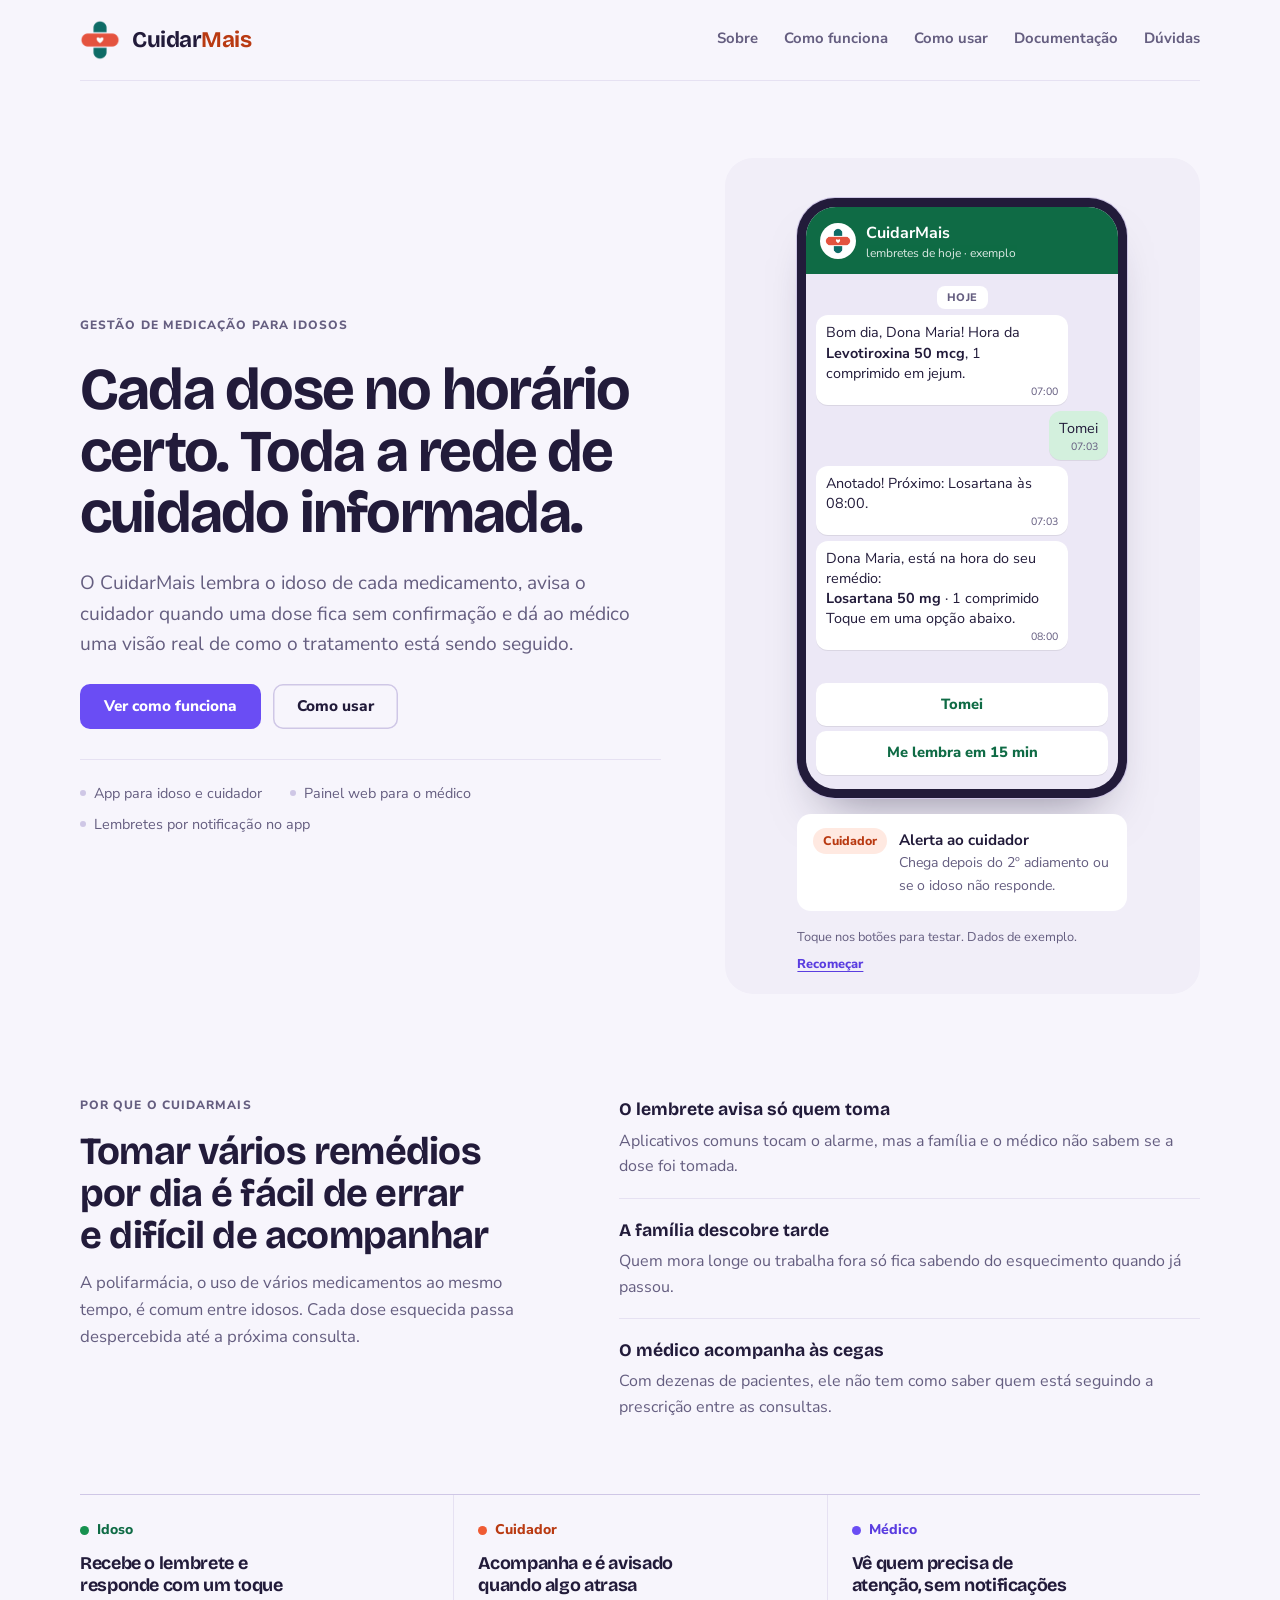
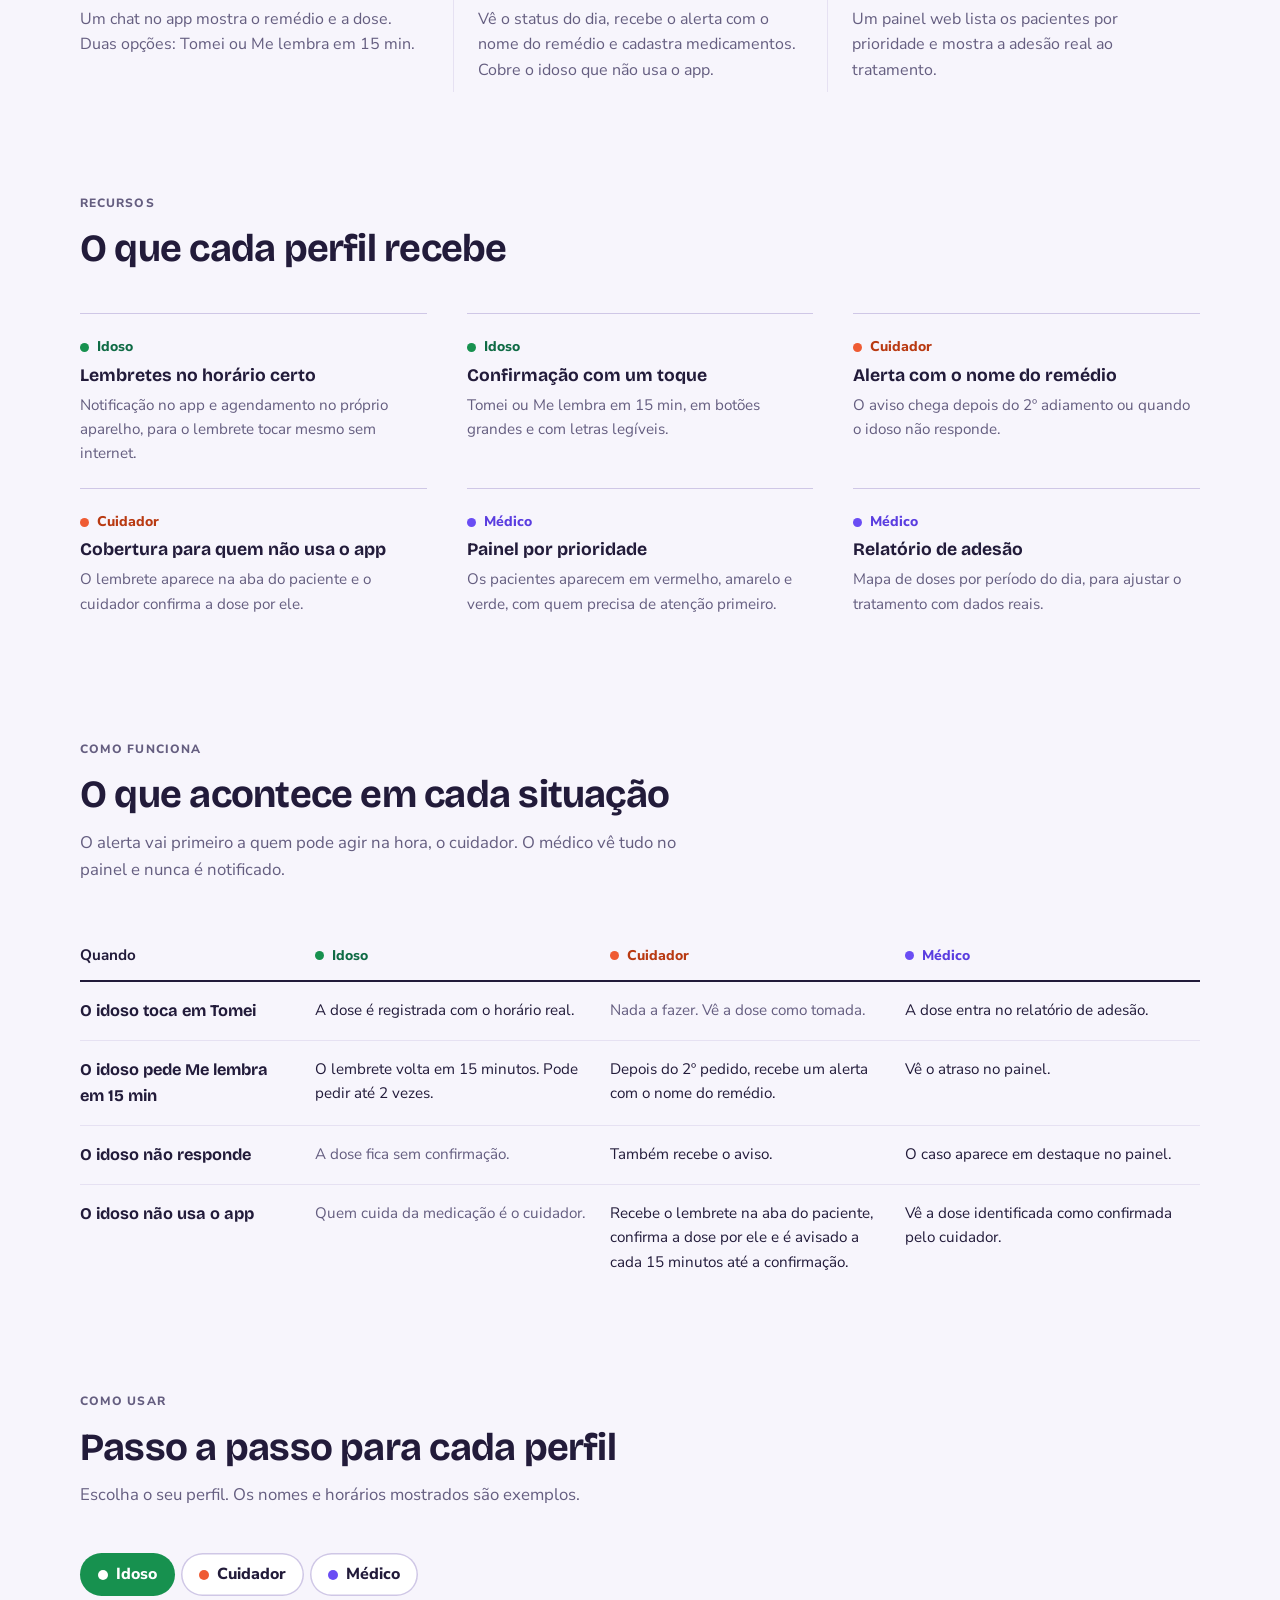
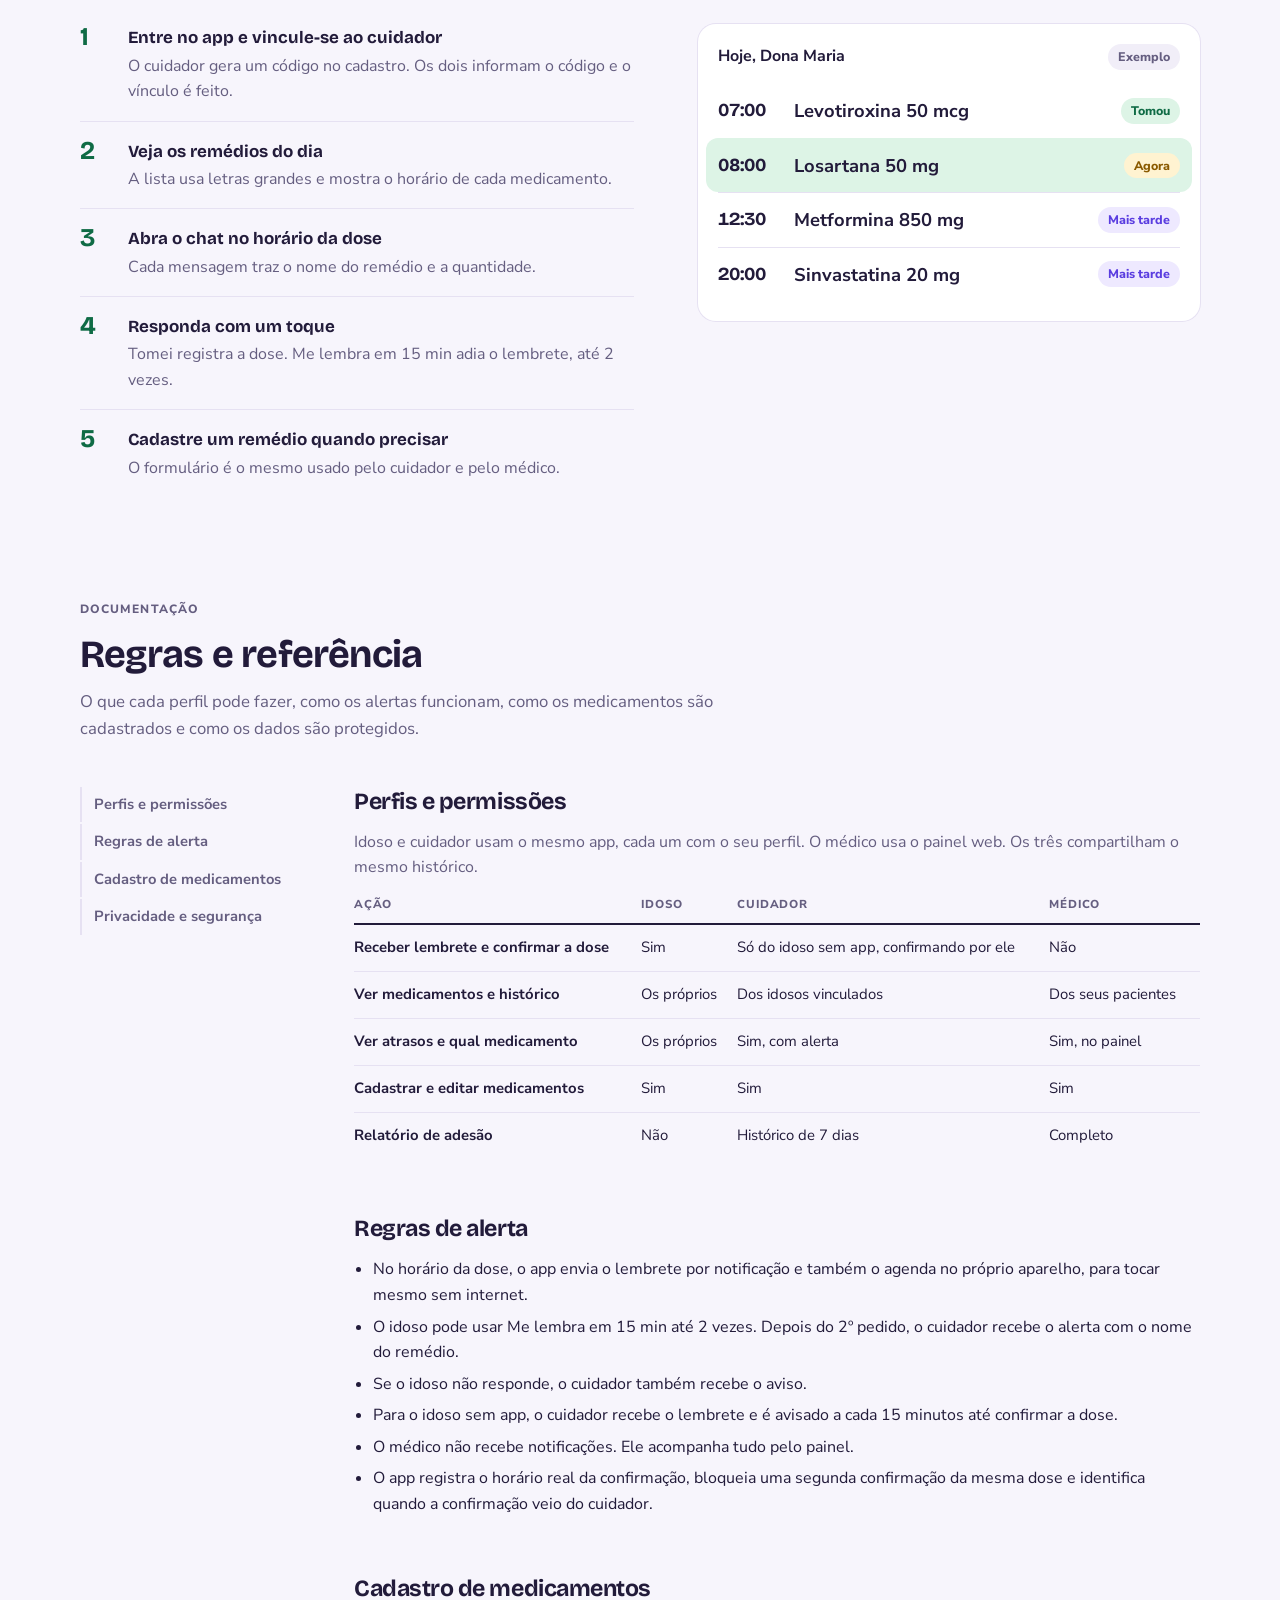
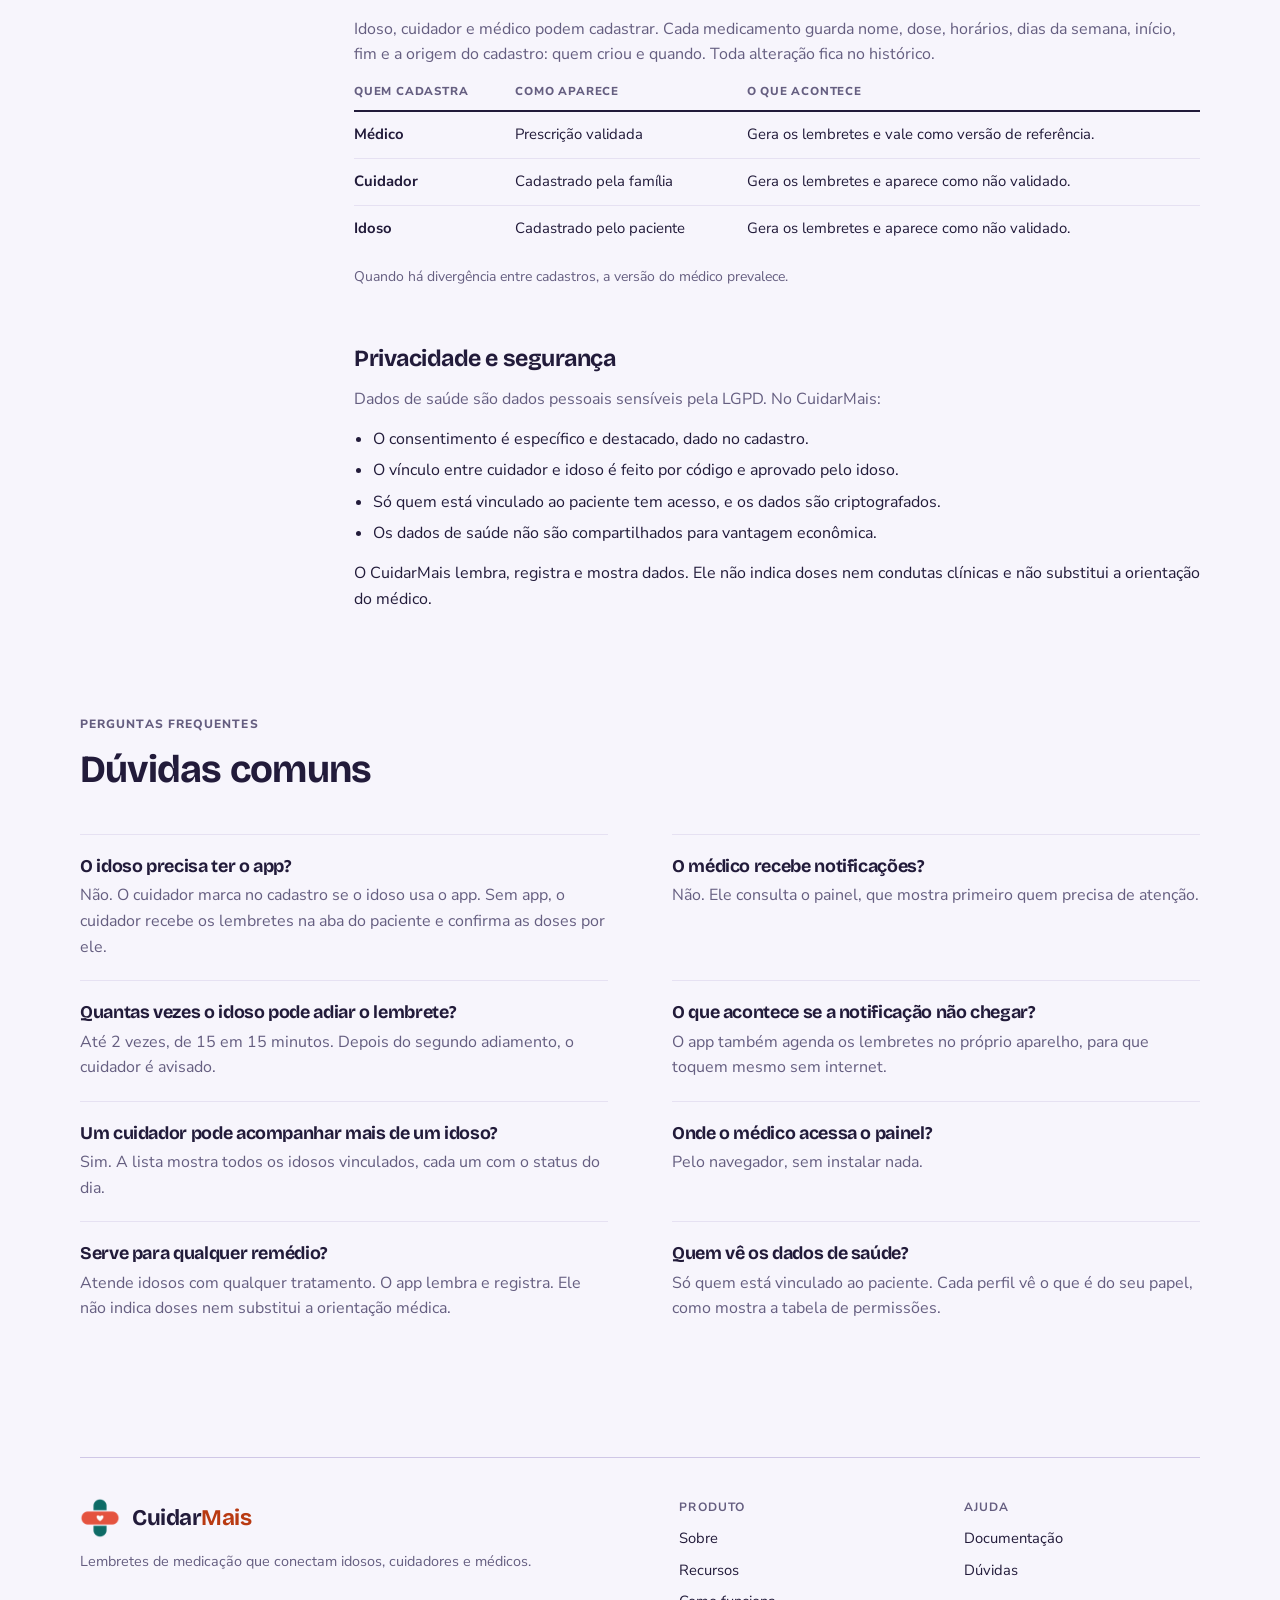
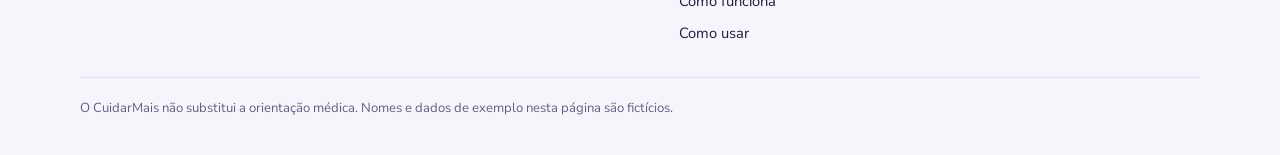
==== commit 4ba053eb: "feat: adiciona a logo e troca o nome para CuidarMais" ====
--- a/landing-page/index.html
+++ b/landing-page/index.html
@@ -1,5 +1,6 @@
 <!doctype html><html><head><meta charset=utf8><meta name=viewport content="width=device-width,initial-scale=1,viewport-fit=cover"><style>:root{color-scheme:light;box-sizing:border-box;padding-top:env(safe-area-inset-top,0px);padding-bottom:env(safe-area-inset-bottom,0px)}html{scroll-padding-top:env(safe-area-inset-top,0px)}body{margin:0;padding:0;font:14px -apple-system,BlinkMacSystemFont,sans-serif;background:#fff;color:#000}img{max-width:100%}[hidden]:not([hidden=until-found i]){display:none!important}</style></head><body>
-<title>Cuidar+</title>
+<title>CuidarMais</title>
+<link rel="icon" type="image/png" href="[data-uri]">
 <meta name="claude:viewport-fit-sides" content="cover">
 <link rel="preconnect" href="https://fonts.googleapis.com">
 <link rel="preconnect" href="https://fonts.gstatic.com" crossorigin>
@@ -97,8 +98,7 @@
 /* cabeçalho */
 .top { display: flex; flex-wrap: wrap; align-items: center; justify-content: space-between; gap: 12px 28px; padding-bottom: 20px; border-bottom: 1px solid var(--line); }
 .logo { display: flex; align-items: center; gap: 12px; text-decoration: none; color: var(--ink); }
-.logo-mark { width: 38px; height: 38px; border-radius: 12px; display: grid; place-items: center; background: conic-gradient(from 200deg, var(--violet), var(--coral), var(--sun), var(--green), var(--violet)); }
-.logo-mark span { width: 27px; height: 27px; border-radius: 9px; background: var(--surface); display: grid; place-items: center; font-family: var(--font-display); font-weight: 700; font-size: 14px; }
+.logo-mark { width: 40px; height: 40px; display: block; flex: none; }
 .logo b { font-family: var(--font-display); font-weight: 700; font-size: 1.4rem; letter-spacing: -0.02em; }
 .logo b em { font-style: normal; color: var(--coral-ink); }
 .nav { display: flex; flex-wrap: wrap; gap: 4px 26px; }
@@ -288,7 +288,7 @@
 
 <div class="wrap">
   <header class="top">
-    <a class="logo" href="#topo" aria-label="Cuidar+, início"><span class="logo-mark"><span>C+</span></span><b>Cuidar<em>+</em></b></a>
+    <a class="logo" href="#topo" aria-label="CuidarMais, início"><img class="logo-mark" src="[data-uri]" alt="" width="40" height="40"><b>Cuidar<em>Mais</em></b></a>
     <nav class="nav" aria-label="Seções">
       <a href="#sobre">Sobre</a><a href="#funciona">Como funciona</a><a href="#usar">Como usar</a><a href="#docs">Documentação</a><a href="#duvidas">Dúvidas</a>
     </nav>
@@ -299,7 +299,7 @@
       <div class="hero-copy">
         <span class="eyebrow">Gestão de medicação para idosos</span>
         <h1>Cada dose no horário certo. Toda a rede de cuidado informada.</h1>
-        <p class="lede">O Cuidar+ lembra o idoso de cada medicamento, avisa o cuidador quando uma dose fica sem confirmação e dá ao médico uma visão real de como o tratamento está sendo seguido.</p>
+        <p class="lede">O CuidarMais lembra o idoso de cada medicamento, avisa o cuidador quando uma dose fica sem confirmação e dá ao médico uma visão real de como o tratamento está sendo seguido.</p>
         <div class="cta">
           <a class="btn primary" href="#funciona">Ver como funciona</a>
           <a class="btn ghost" href="#usar">Como usar</a>
@@ -314,7 +314,7 @@
       <div class="demo-stage">
         <div class="phone">
           <div class="phone-in">
-            <div class="chat-head"><span class="av">C+</span><div><b>Cuidar+</b><small>lembretes de hoje · exemplo</small></div></div>
+            <div class="chat-head"><span class="av"><img src="[data-uri]" alt="" width="26" height="26"></span><div><b>CuidarMais</b><small>lembretes de hoje · exemplo</small></div></div>
             <div class="msgs" id="msgs" aria-live="polite">
               <span class="daychip">HOJE</span>
               <div class="msg">Bom dia, Dona Maria! Hora da <b>Levotiroxina 50 mcg</b>, 1 comprimido em jejum.<span class="hr">07:00</span></div>
@@ -336,7 +336,7 @@
     <section id="sobre">
       <div class="about">
         <div class="sec-head" style="margin-bottom:0">
-          <span class="eyebrow">Por que o Cuidar+</span>
+          <span class="eyebrow">Por que o CuidarMais</span>
           <h2>Tomar vários remédios por dia é fácil de errar e difícil de acompanhar</h2>
           <p>A polifarmácia, o uso de vários medicamentos ao mesmo tempo, é comum entre idosos. Cada dose esquecida passa despercebida até a próxima consulta.</p>
         </div>
@@ -514,14 +514,14 @@
 
           <article id="d-privacidade">
             <h3>Privacidade e segurança</h3>
-            <p class="lead">Dados de saúde são dados pessoais sensíveis pela LGPD. No Cuidar+:</p>
+            <p class="lead">Dados de saúde são dados pessoais sensíveis pela LGPD. No CuidarMais:</p>
             <ul class="list">
               <li>O consentimento é específico e destacado, dado no cadastro.</li>
               <li>O vínculo entre cuidador e idoso é feito por código e aprovado pelo idoso.</li>
               <li>Só quem está vinculado ao paciente tem acesso, e os dados são criptografados.</li>
               <li>Os dados de saúde não são compartilhados para vantagem econômica.</li>
             </ul>
-            <p>O Cuidar+ lembra, registra e mostra dados. Ele não indica doses nem condutas clínicas e não substitui a orientação do médico.</p>
+            <p>O CuidarMais lembra, registra e mostra dados. Ele não indica doses nem condutas clínicas e não substitui a orientação do médico.</p>
           </article>
         </div>
       </div>
@@ -547,12 +547,12 @@
 
   <footer>
     <div class="foot-brand">
-      <a class="logo" href="#topo" aria-label="Voltar ao topo"><span class="logo-mark"><span>C+</span></span><b>Cuidar<em>+</em></b></a>
+      <a class="logo" href="#topo" aria-label="Voltar ao topo"><img class="logo-mark" src="[data-uri]" alt="" width="40" height="40"><b>Cuidar<em>Mais</em></b></a>
       <p>Lembretes de medicação que conectam idosos, cuidadores e médicos.</p>
     </div>
     <div class="foot-col"><b>Produto</b><a href="#sobre">Sobre</a><a href="#recursos">Recursos</a><a href="#funciona">Como funciona</a><a href="#usar">Como usar</a></div>
     <div class="foot-col"><b>Ajuda</b><a href="#docs">Documentação</a><a href="#duvidas">Dúvidas</a></div>
-    <p class="legal">O Cuidar+ não substitui a orientação médica. Nomes e dados de exemplo nesta página são fictícios.</p>
+    <p class="legal">O CuidarMais não substitui a orientação médica. Nomes e dados de exemplo nesta página são fictícios.</p>
   </footer>
 </div>
 
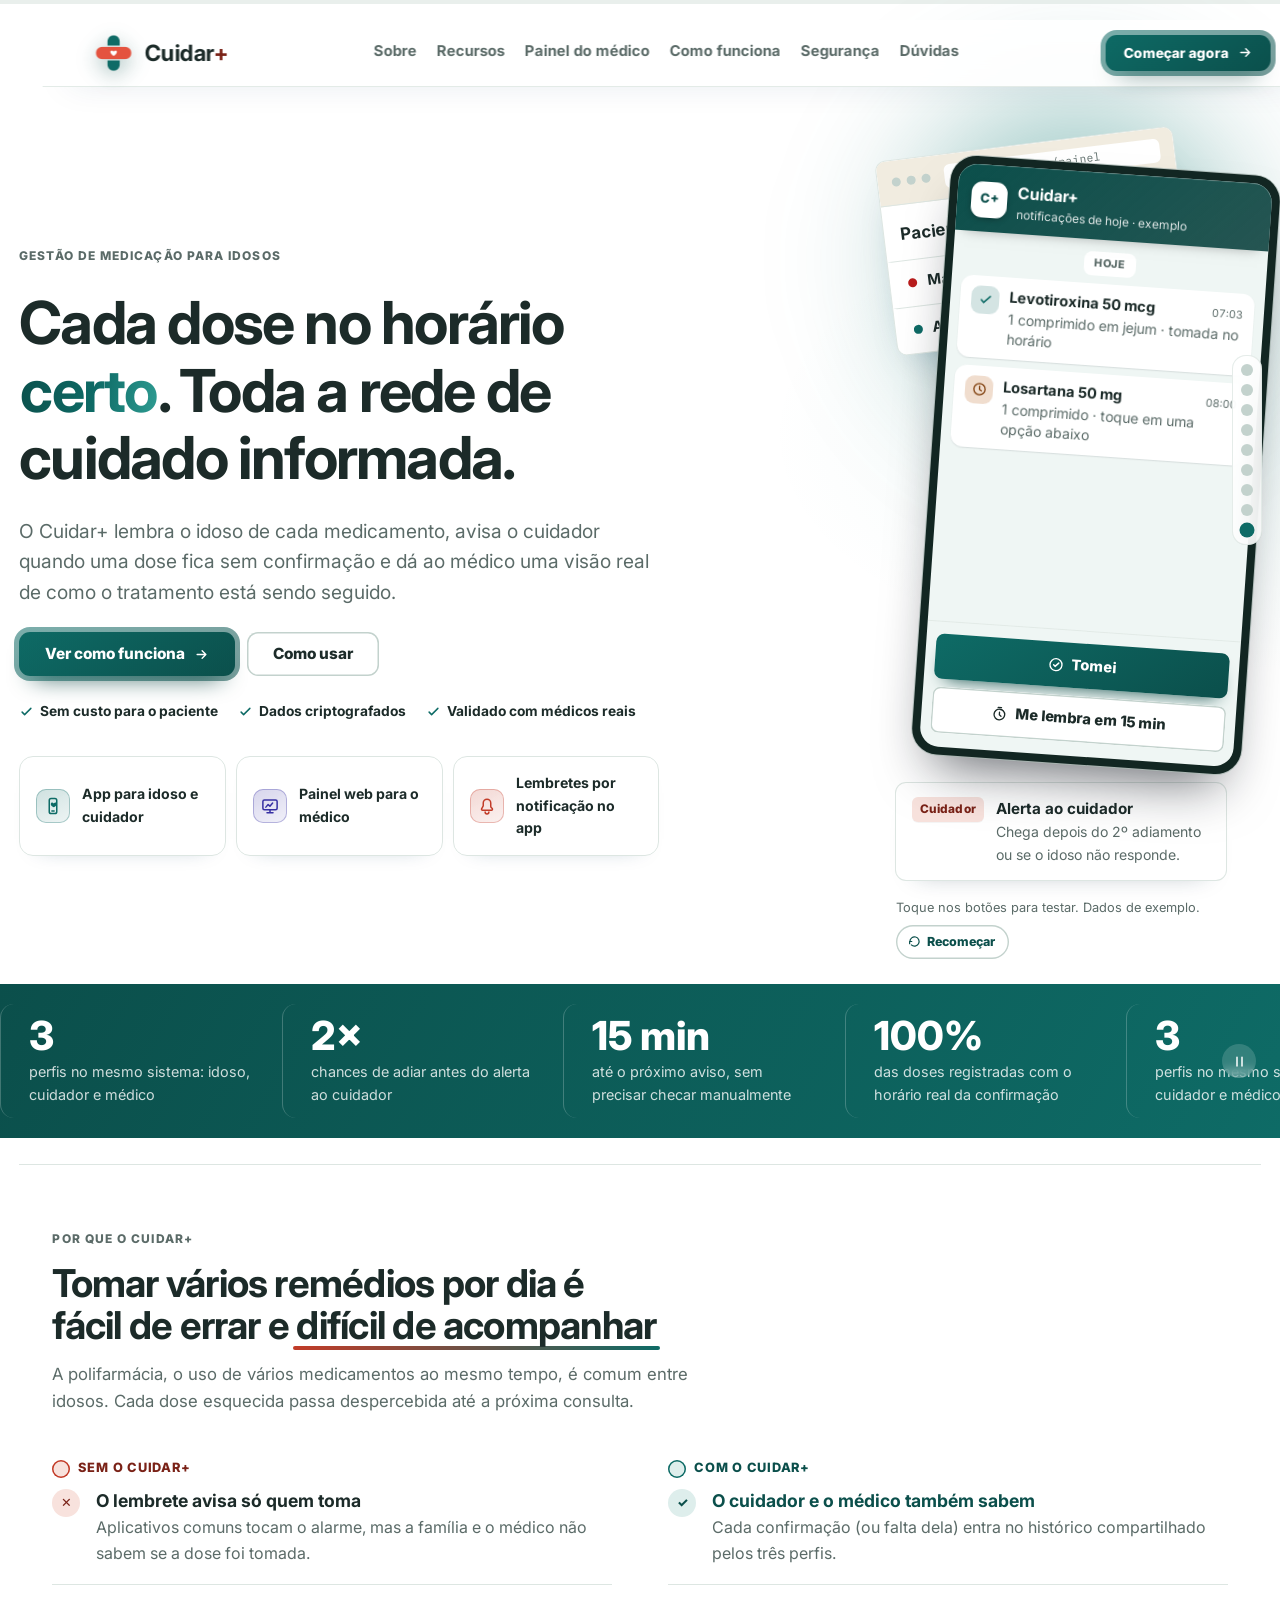
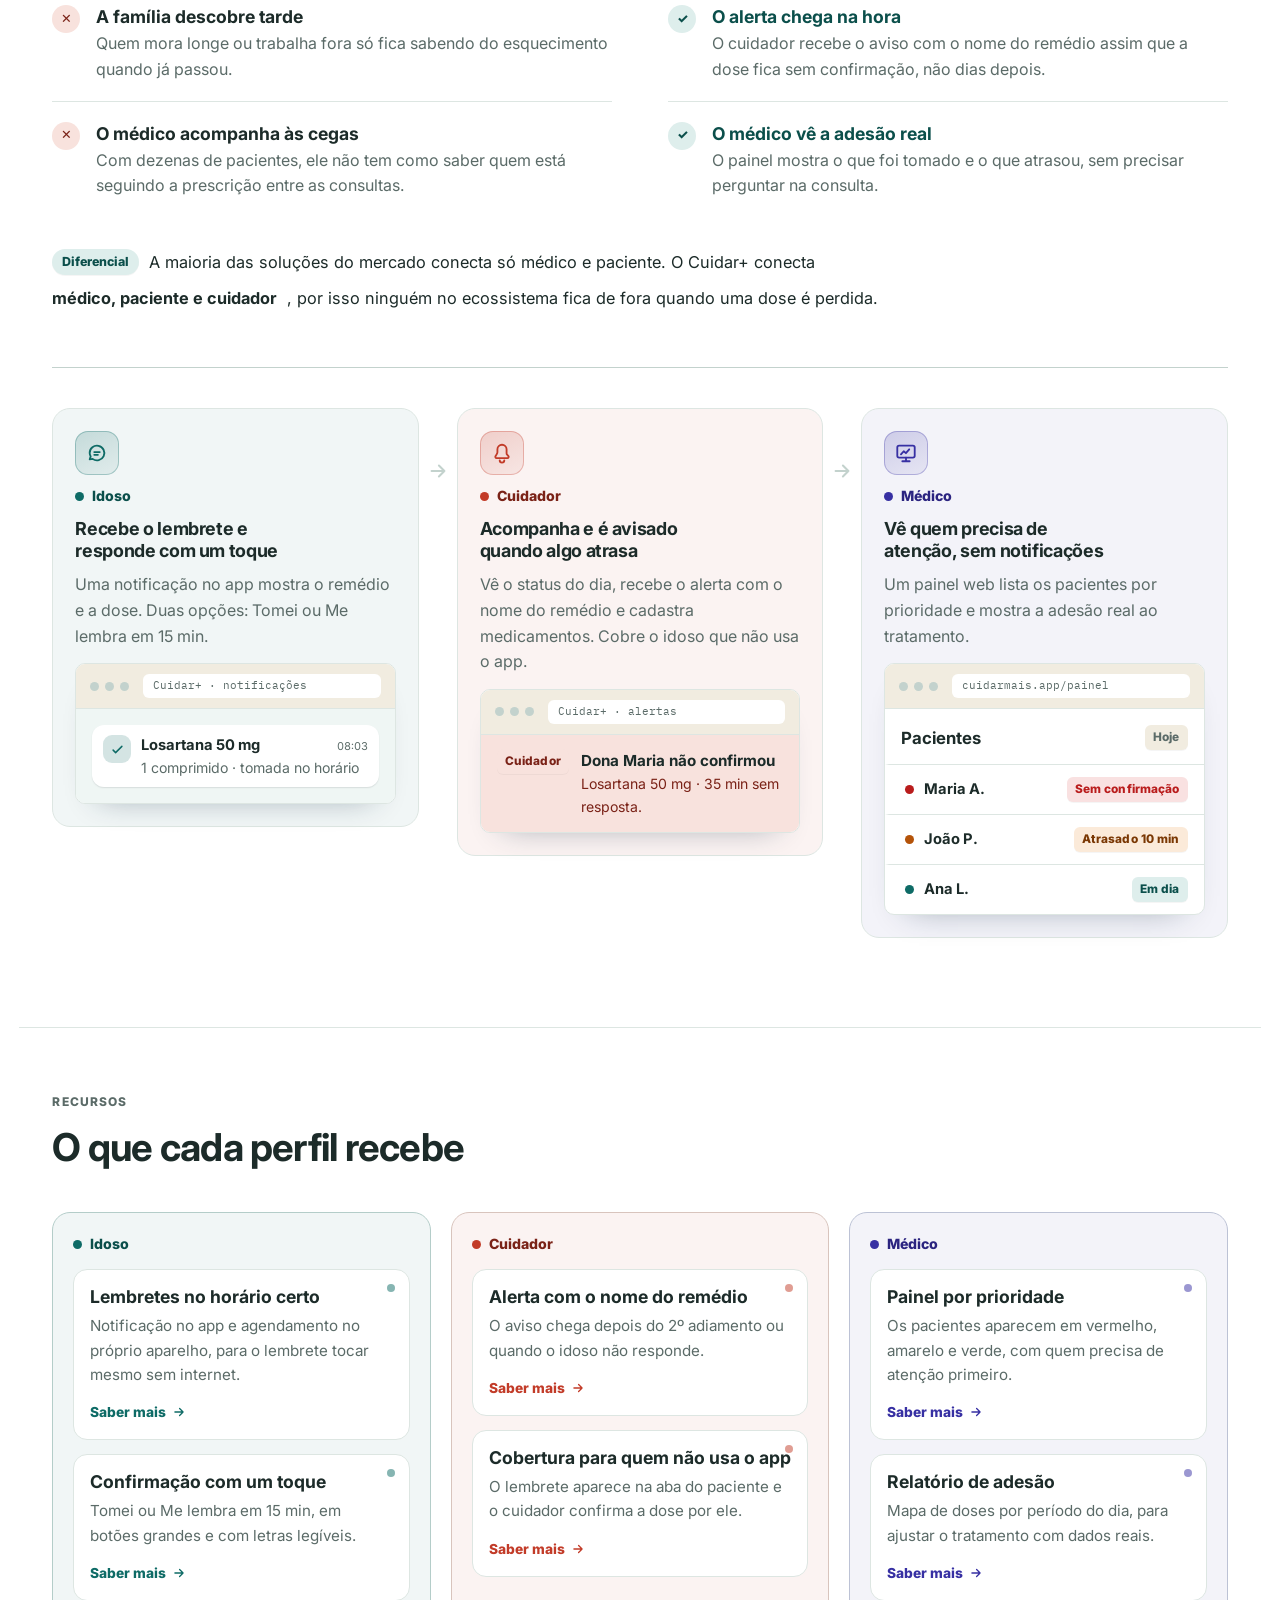
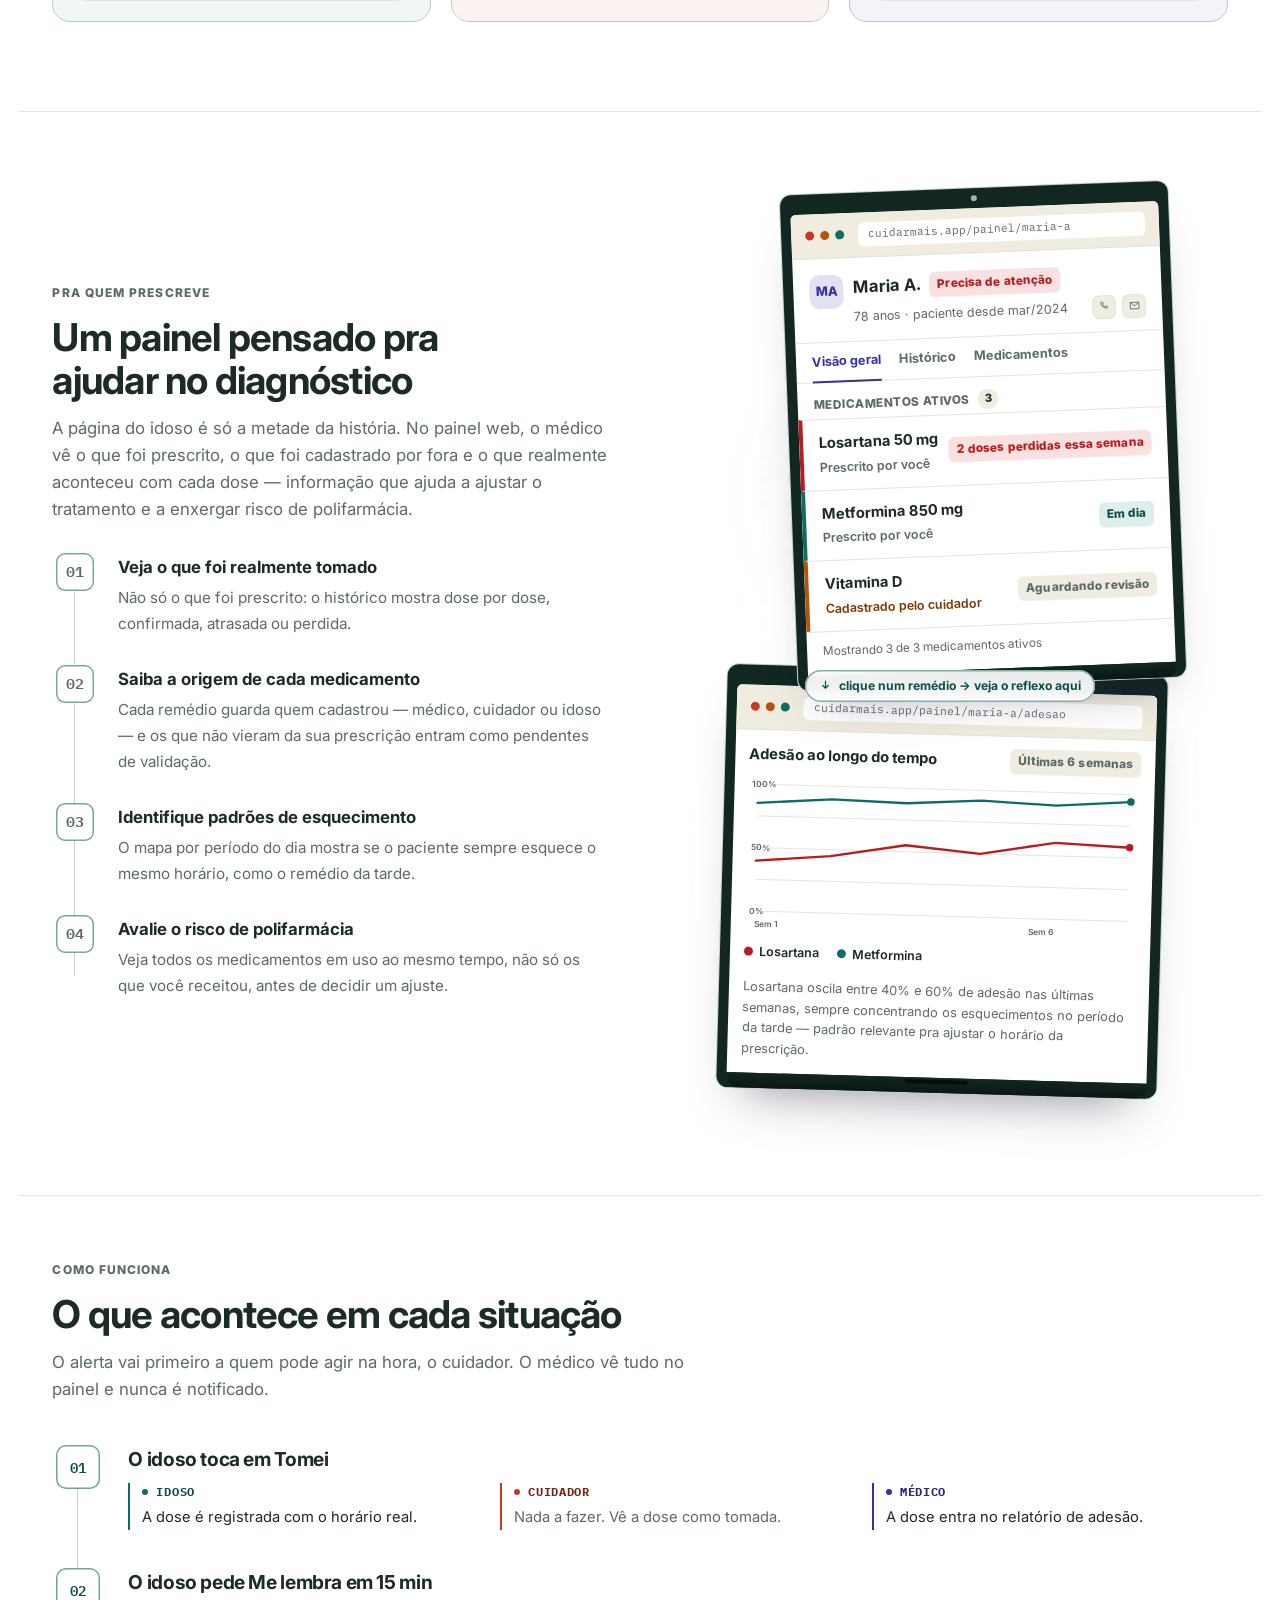
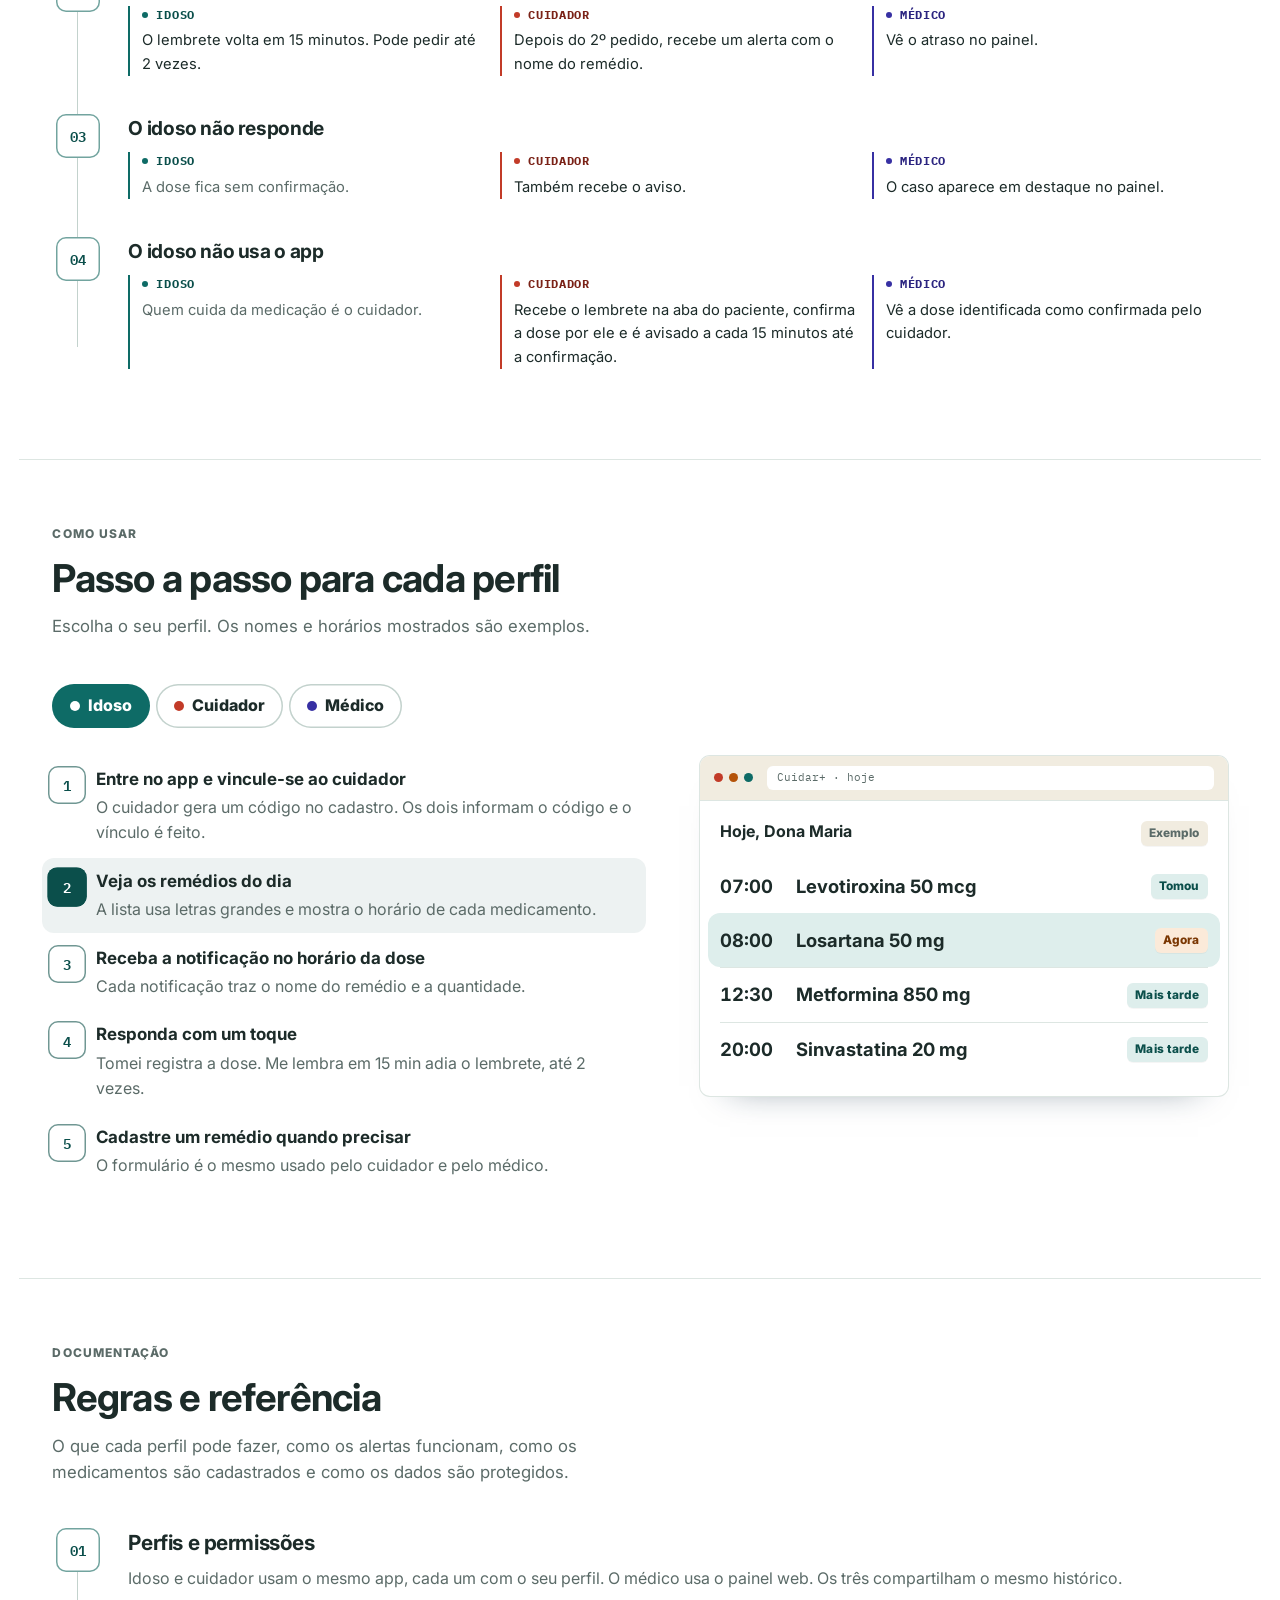
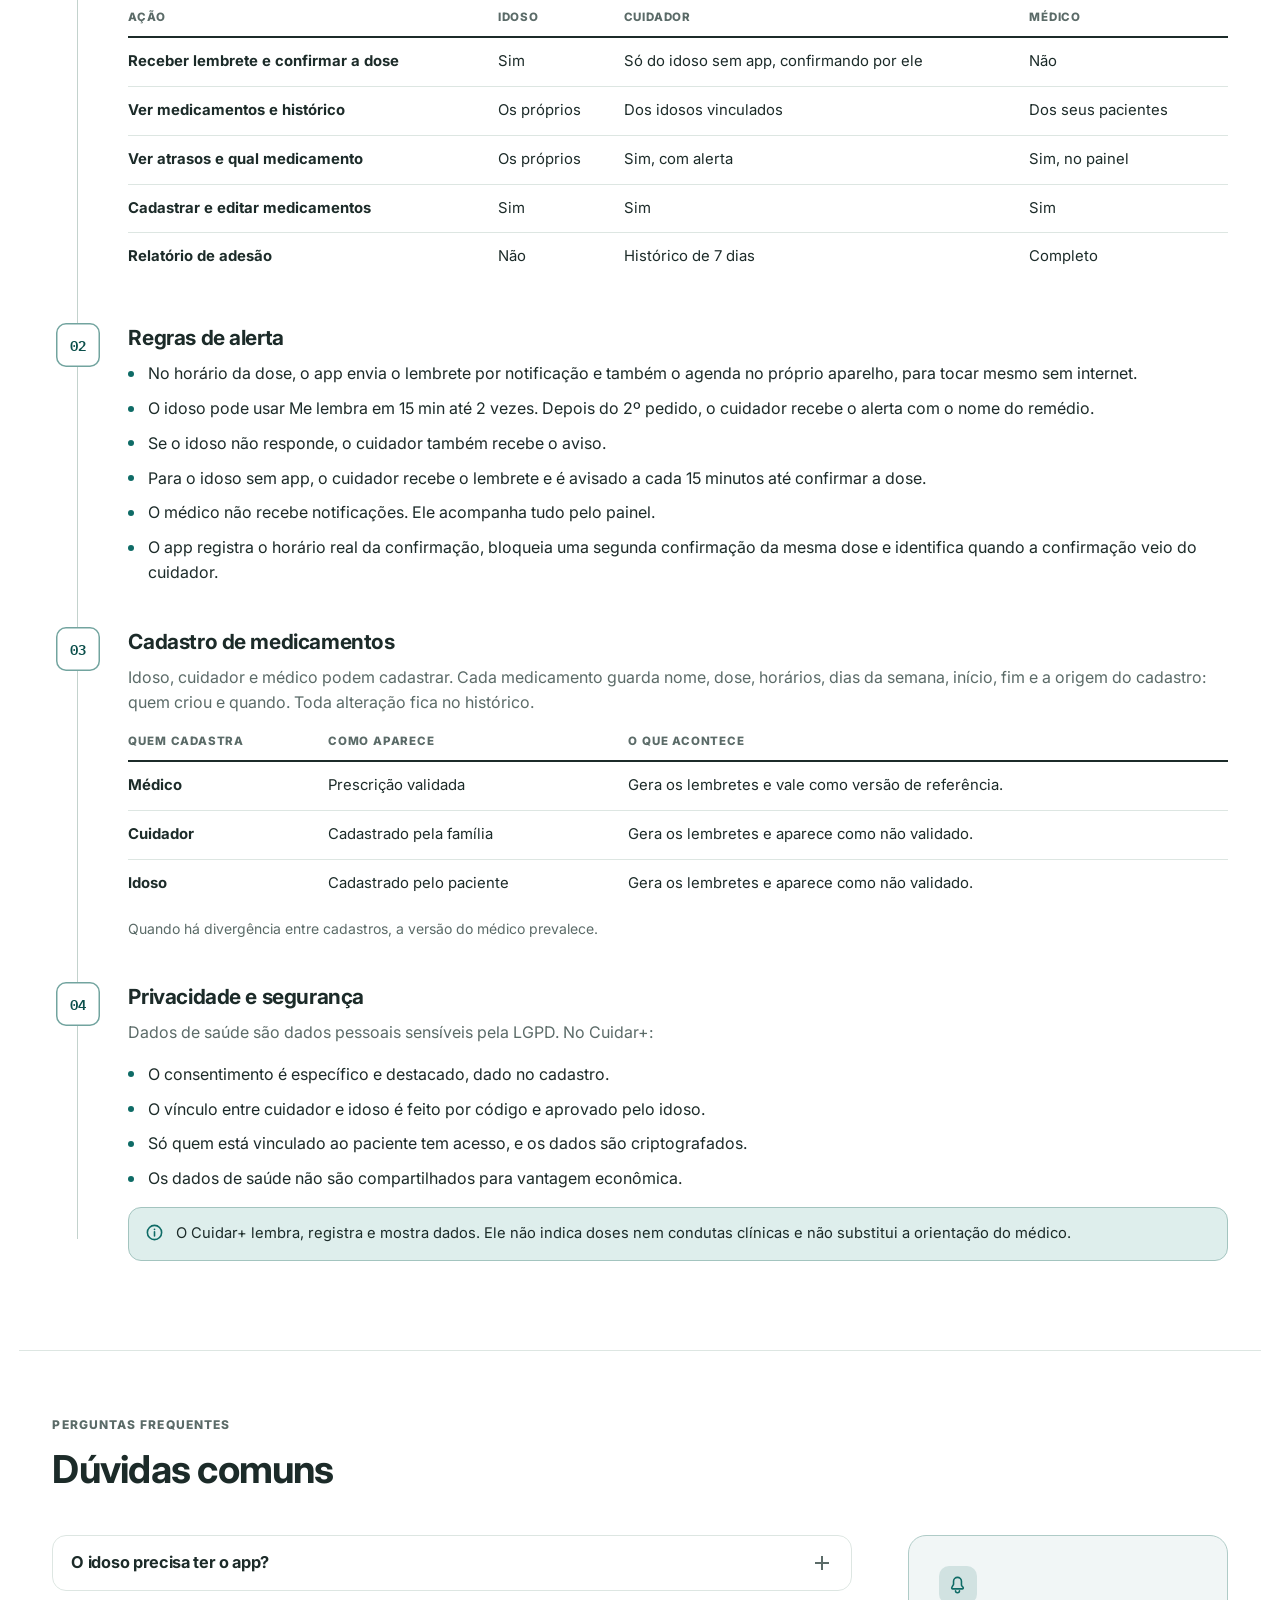
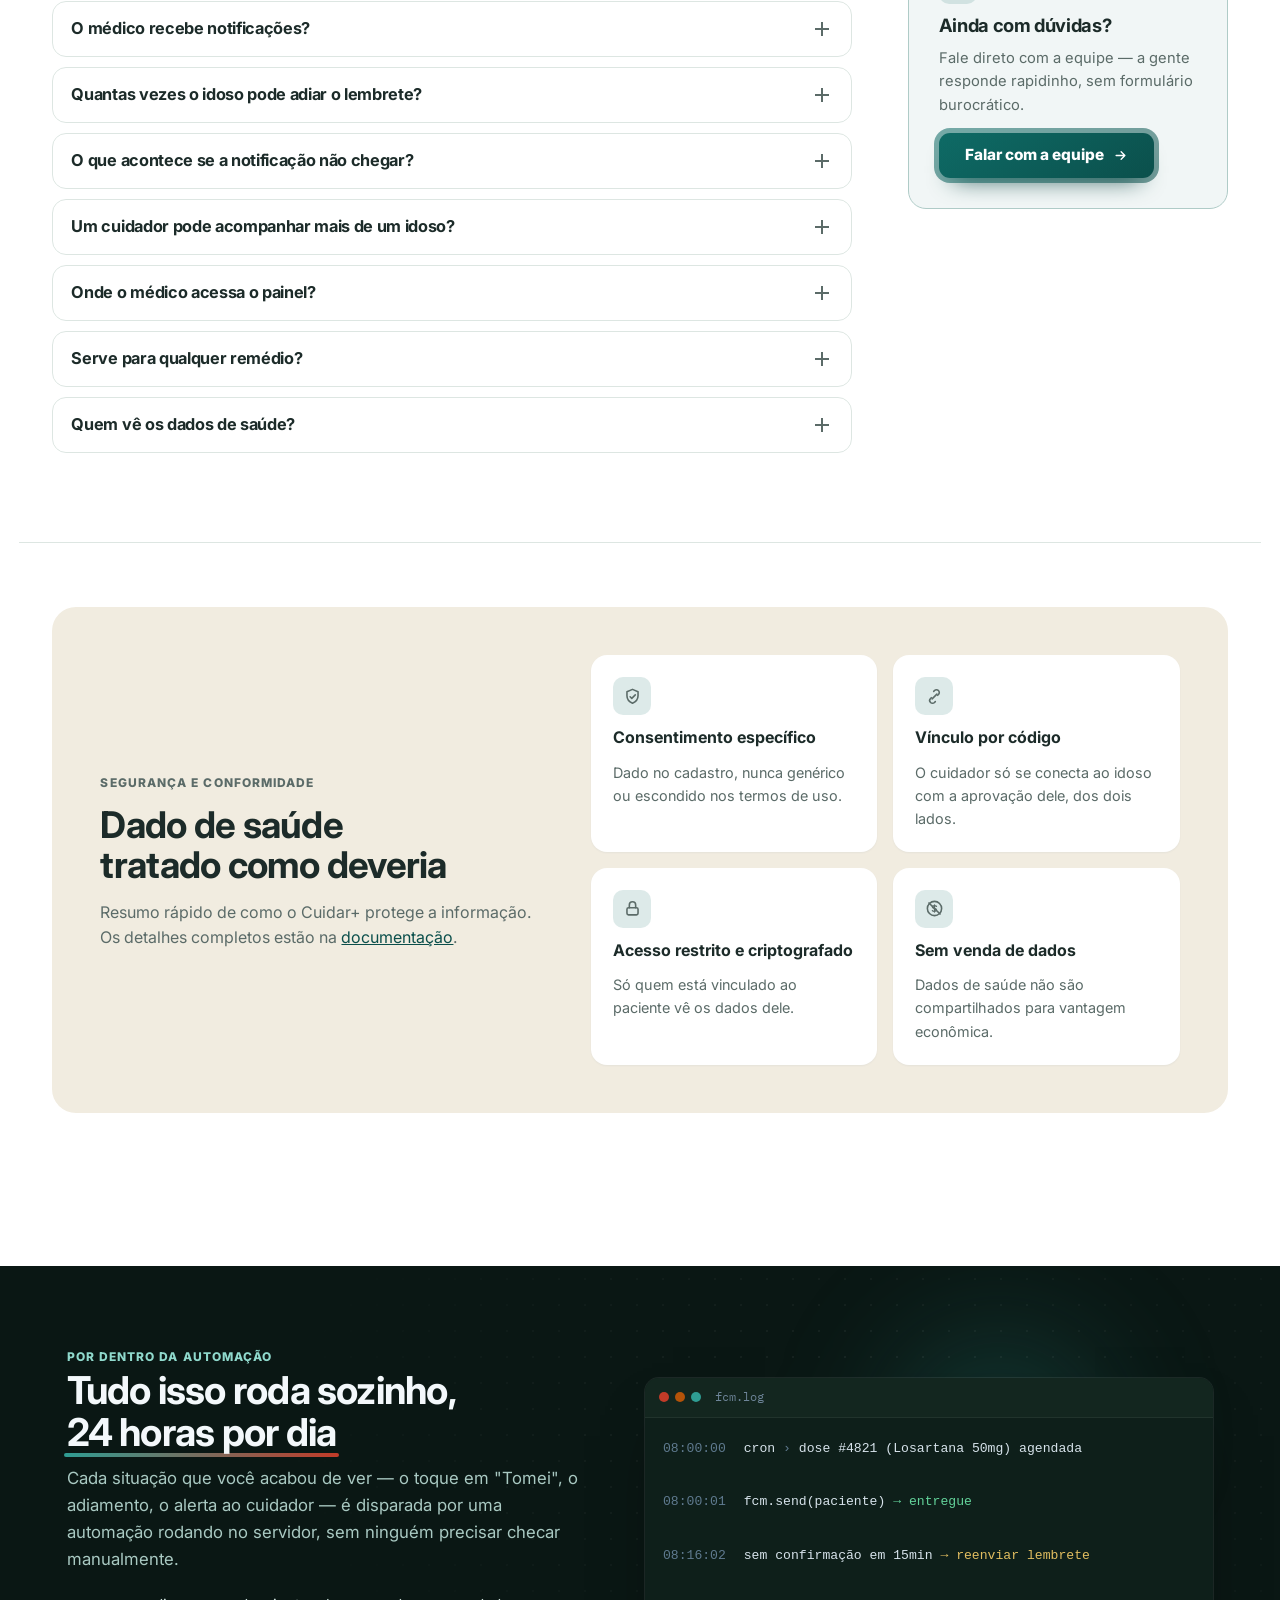
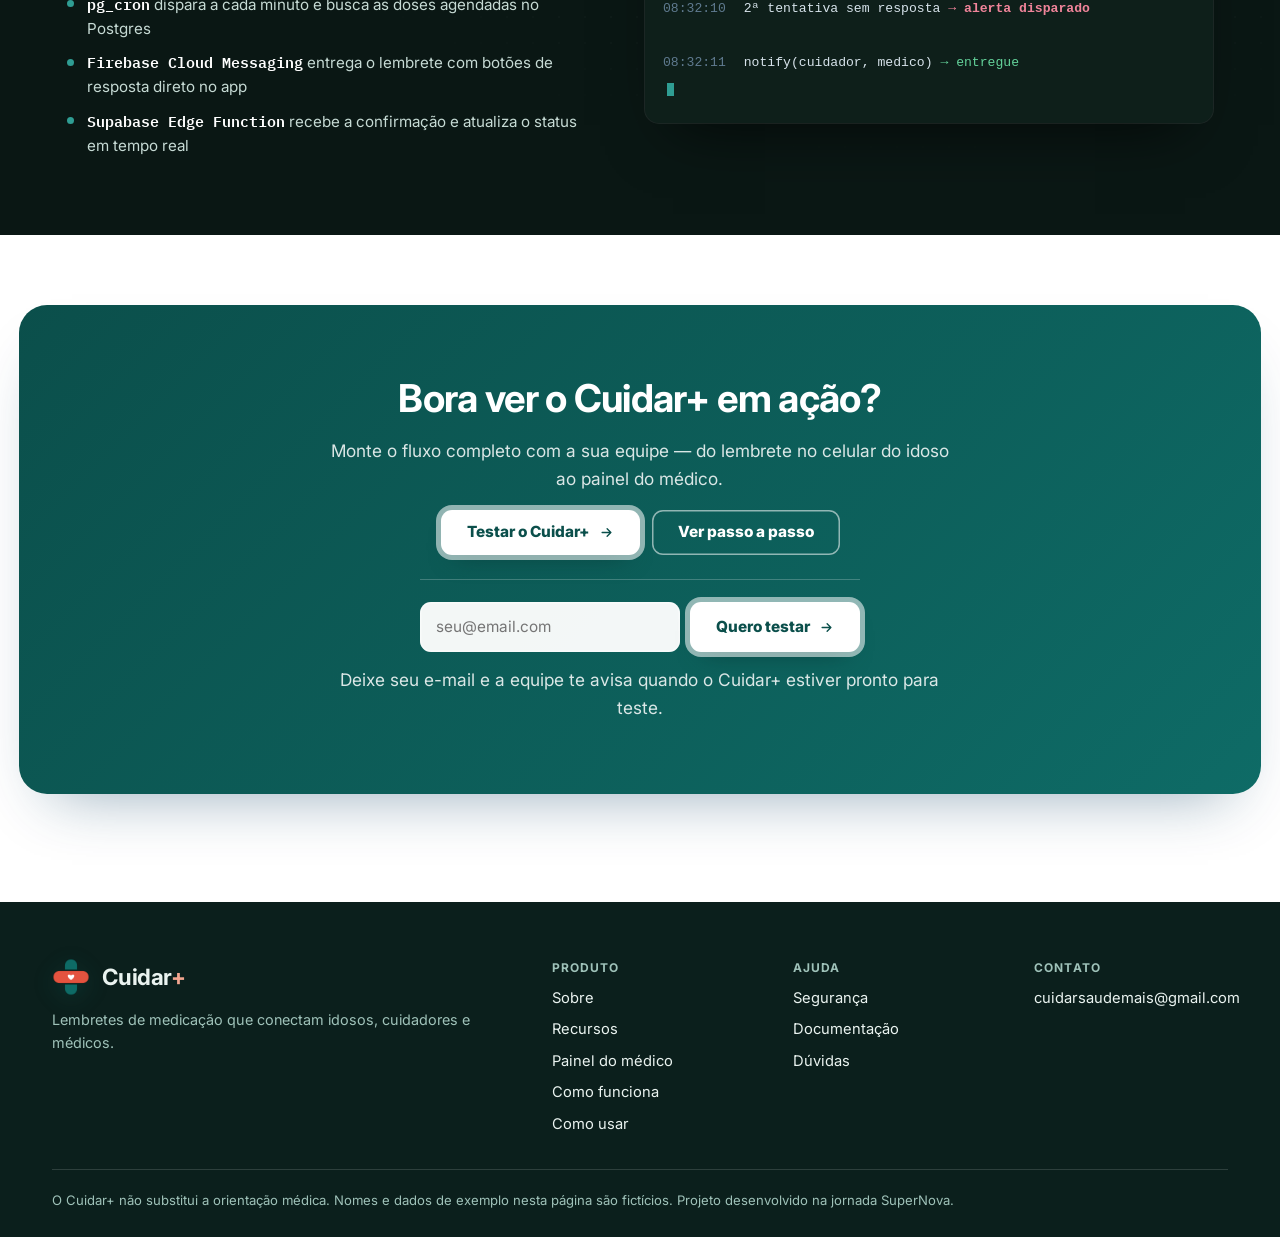
==== commit 76365afb: "Rebranda landing page e corrige conteudo para refletir o MVP real Remove todas as referencias a What" ====
--- a/landing-page/index.html
+++ b/landing-page/index.html
@@ -1,78 +1,107 @@
-<!doctype html><html><head><meta charset=utf8><meta name=viewport content="width=device-width,initial-scale=1,viewport-fit=cover"><style>:root{color-scheme:light;box-sizing:border-box;padding-top:env(safe-area-inset-top,0px);padding-bottom:env(safe-area-inset-bottom,0px)}html{scroll-padding-top:env(safe-area-inset-top,0px)}body{margin:0;padding:0;font:14px -apple-system,BlinkMacSystemFont,sans-serif;background:#fff;color:#000}img{max-width:100%}[hidden]:not([hidden=until-found i]){display:none!important}</style></head><body>
-<title>CuidarMais</title>
-<link rel="icon" type="image/png" href="[data-uri]">
+<!doctype html><html lang="pt-BR"><head><meta charset=utf8><meta name=viewport content="width=device-width,initial-scale=1,viewport-fit=cover">
+<title>Cuidar+ — lembretes de remédio que conectam idoso, cuidador e médico</title>
+<meta name="description" content="O Cuidar+ lembra o idoso de cada remédio por notificação no próprio app, avisa o cuidador quando uma dose fica sem confirmação e dá ao médico uma visão real da adesão ao tratamento.">
+<meta name="theme-color" content="#0E6B66">
+<link rel="icon" type="image/png" href="assets/icone-app.png">
+<link rel="apple-touch-icon" href="assets/icone-app.png">
+<meta property="og:type" content="website">
+<meta property="og:title" content="Cuidar+ — cada dose no horário certo">
+<meta property="og:description" content="Lembretes de remédio por notificação no app para idosos, com alerta automático ao cuidador e ao médico quando uma dose fica sem confirmação.">
+<meta property="og:locale" content="pt_BR">
+<meta name="twitter:card" content="summary">
+<meta name="twitter:title" content="Cuidar+ — cada dose no horário certo">
+<meta name="twitter:description" content="Lembretes de remédio por notificação no app para idosos, com alerta automático ao cuidador e ao médico.">
+<style>:root{color-scheme:light;box-sizing:border-box;padding-top:env(safe-area-inset-top,0px);padding-bottom:env(safe-area-inset-bottom,0px)}html{scroll-padding-top:env(safe-area-inset-top,0px)}body{margin:0;padding:0;font:14px -apple-system,BlinkMacSystemFont,sans-serif;background:#fff;color:#000}img{max-width:100%}[hidden]:not([hidden=until-found i]){display:none!important}</style></head><body>
 <meta name="claude:viewport-fit-sides" content="cover">
 <link rel="preconnect" href="https://fonts.googleapis.com">
 <link rel="preconnect" href="https://fonts.gstatic.com" crossorigin>
-<link rel="stylesheet" href="https://fonts.googleapis.com/css2?family=Bricolage+Grotesque:opsz,wght@12..96,600;12..96,700&family=Nunito+Sans:opsz,wght@6..12,400;6..12,600;6..12,700;6..12,800&display=swap">
+<link rel="stylesheet" href="https://fonts.googleapis.com/css2?family=IBM+Plex+Mono:wght@500;600&family=Inter:wght@400;500;600;700;800&display=swap">
 <style>
-/* Layout: hero em duas colunas (texto à esquerda, chat de lembretes interativo sobre uma base suave à direita), seguido de problema, recursos por perfil, matriz "o que acontece quando", uso em abas e documentação com índice lateral. Cores por papel: idoso verde, cuidador coral, médico violeta. */
+/* Layout: hero em duas colunas (texto à esquerda, notificações de lembrete interativas sobre uma base suave à direita), seguido de problema, recursos por perfil, matriz "o que acontece quando", uso em abas e documentação com índice lateral. Cores por papel: idoso verde (cor da marca), cuidador coral, médico índigo. */
 :root {
-  --bg: #F7F5FC;
+  --bg: #FFFFFF;
   --surface: #FFFFFF;
-  --surface-2: #F1EEF8;
-  --ink: #221B3A;
-  --muted: #655E80;
-  --line: #E6E1F2;
-  --line-strong: #CFC7E6;
-  --violet: #6A4DF4;
-  --violet-deep: #4F34D0;
-  --violet-soft: #EEE9FF;
-  --violet-ink: #5A3DE0;
-  --coral: #EF5B33;
-  --coral-soft: #FFE9E1;
-  --coral-ink: #B93A12;
-  --green: #17914F;
-  --green-soft: #DDF4E6;
-  --green-ink: #0F6B45;
-  --sun: #E8A81C;
-  --sun-soft: #FFF3D1;
-  --sun-ink: #8A5A00;
-  --red-soft: #FDE3E7;
-  --red-ink: #B01E34;
+  --surface-2: #F1ECE0;
+  --ink: #1C2B29;
+  --muted: #5B6B68;
+  --line: #DDE6E2;
+  --line-strong: #C3D2CD;
+  --violet: #0E6B66;
+  --violet-deep: #0B4F4B;
+  --violet-soft: #DEEEEC;
+  --violet-ink: #0B4F4B;
+  --indigo: #3730A3;
+  --indigo-deep: #241F6E;
+  --indigo-soft: #E6E4F5;
+  --indigo-ink: #2B2480;
+  --coral: #C23B28;
+  --coral-soft: #F8E2DD;
+  --coral-ink: #7A2217;
+  --green: #0E6B66;
+  --green-soft: #DEEEEC;
+  --green-ink: #0B4F4B;
+  --sun: #B45309;
+  --sun-soft: #FBEAD9;
+  --sun-ink: #7A3703;
+  --red-soft: #F9E1E1;
+  --red-ink: #B91C1C;
   --on-accent: #FFFFFF;
-  --device: #221B3A;
-  --chat-bg: #ECE8F6;
+  --device: #122622;
+  --chat-bg: #EFF6F4;
   --bubble-in: #FFFFFF;
-  --bubble-out: #D3F0DD;
-  --chat-head: #0F6B45;
-  --font-display: "Bricolage Grotesque", "Segoe UI", system-ui, sans-serif;
-  --font-body: "Nunito Sans", "Segoe UI", system-ui, sans-serif;
+  --bubble-out: #DCEEEA;
+  --chat-head: #0B4F4B;
+  --accent-2: #2F9D93;
+  --mono: "IBM Plex Mono", "JetBrains Mono", "Fira Code", monospace;
+  --font-display: "Inter", "Segoe UI", system-ui, sans-serif;
+  --font-body: "Inter", "Segoe UI", system-ui, sans-serif;
 }
 @media (prefers-color-scheme: dark) {
   :root:not([data-theme="light"]) {
-    --bg: #15121F; --surface: #1F1A2E; --surface-2: #282238; --ink: #F1EEF9; --muted: #A59FBD; --line: #352E4A; --line-strong: #4A4163;
-    --violet: #A28EFF; --violet-deep: #B7A8FF; --violet-soft: #2D2552; --violet-ink: #C4B8FF;
-    --coral: #FF8A66; --coral-soft: #3D2419; --coral-ink: #FFA98C;
-    --green: #4FD08A; --green-soft: #173324; --green-ink: #7FE0A9;
-    --sun: #E0A526; --sun-soft: #3A2E10; --sun-ink: #FFC94D;
-    --red-soft: #401B24; --red-ink: #FF9AA9;
-    --on-accent: #14101F; --device: #0E0B16; --chat-bg: #17141F; --bubble-in: #262036; --bubble-out: #1D4A35; --chat-head: #134A33;
+    --bg: #10201C; --surface: #10201C; --surface-2: #172B26; --ink: #EAF3F0; --muted: #9FB8B2; --line: #2A3E39; --line-strong: #3C534C;
+    --violet: #4FB8AC; --violet-deep: #7FD3C8; --violet-soft: #163430; --violet-ink: #8FDCD1;
+    --indigo: #ADA3F5; --indigo-deep: #C9C2FF; --indigo-soft: #241F42; --indigo-ink: #C9C2FF;
+    --coral: #F0A08C; --coral-soft: #3A211B; --coral-ink: #F7C4B6;
+    --green: #4FB8AC; --green-soft: #163430; --green-ink: #8FDCD1;
+    --sun: #E2A463; --sun-soft: #3A2712; --sun-ink: #F0C999;
+    --red-soft: #3A1A1A; --red-ink: #F2A3A3;
+    --on-accent: #0D1715; --device: #0A1512; --chat-bg: #101D1A; --bubble-in: #1B2B27; --bubble-out: #1F3B35; --chat-head: #123A36;
     color-scheme: dark;
   }
 }
 :root[data-theme="dark"] {
-  --bg: #15121F; --surface: #1F1A2E; --surface-2: #282238; --ink: #F1EEF9; --muted: #A59FBD; --line: #352E4A; --line-strong: #4A4163;
-  --violet: #A28EFF; --violet-deep: #B7A8FF; --violet-soft: #2D2552; --violet-ink: #C4B8FF;
-  --coral: #FF8A66; --coral-soft: #3D2419; --coral-ink: #FFA98C;
-  --green: #4FD08A; --green-soft: #173324; --green-ink: #7FE0A9;
-  --sun: #E0A526; --sun-soft: #3A2E10; --sun-ink: #FFC94D;
-  --red-soft: #401B24; --red-ink: #FF9AA9;
-  --on-accent: #14101F; --device: #0E0B16; --chat-bg: #17141F; --bubble-in: #262036; --bubble-out: #1D4A35; --chat-head: #134A33;
+  --bg: #10201C; --surface: #10201C; --surface-2: #172B26; --ink: #EAF3F0; --muted: #9FB8B2; --line: #2A3E39; --line-strong: #3C534C;
+  --violet: #4FB8AC; --violet-deep: #7FD3C8; --violet-soft: #163430; --violet-ink: #8FDCD1;
+  --indigo: #ADA3F5; --indigo-deep: #C9C2FF; --indigo-soft: #241F42; --indigo-ink: #C9C2FF;
+  --coral: #F0A08C; --coral-soft: #3A211B; --coral-ink: #F7C4B6;
+  --green: #4FB8AC; --green-soft: #163430; --green-ink: #8FDCD1;
+  --sun: #E2A463; --sun-soft: #3A2712; --sun-ink: #F0C999;
+  --red-soft: #3A1A1A; --red-ink: #F2A3A3;
+  --on-accent: #0D1715; --device: #0A1512; --chat-bg: #101D1A; --bubble-in: #1B2B27; --bubble-out: #1F3B35; --chat-head: #123A36;
   color-scheme: dark;
 }
 
 *, *::before, *::after { box-sizing: border-box; }
-html { scroll-behavior: smooth; scroll-padding-top: 16px; }
+html { scroll-behavior: smooth; scroll-padding-top: 16px; overflow-x: hidden; }
 @media (prefers-reduced-motion: reduce) { html { scroll-behavior: auto; } }
 body {
-  margin: 0; background: var(--bg); color: var(--ink);
+  margin: 0; background: var(--bg); color: var(--ink); overflow-x: hidden;
   font-family: var(--font-body); font-size: 16px; line-height: 1.6; -webkit-text-size-adjust: 100%;
   padding-left: max(16px, env(safe-area-inset-left, 0px)); padding-right: max(16px, env(safe-area-inset-right, 0px));
   padding-block: 20px 0;
+  background-image:
+    radial-gradient(520px 280px at 10% -6%, color-mix(in srgb, var(--violet) 10%, transparent), transparent),
+    radial-gradient(460px 240px at 96% 4%, color-mix(in srgb, var(--accent-2) 8%, transparent), transparent);
+  background-repeat: no-repeat;
 }
 h1, h2, h3, h4 { font-family: var(--font-display); font-weight: 700; margin: 0; text-wrap: balance; letter-spacing: -0.02em; line-height: 1.1; }
-h1 { font-size: clamp(2.4rem, 5vw, 3.7rem); letter-spacing: -0.03em; line-height: 1.04; }
+h1 { font-size: clamp(2.4rem, 5vw, 3.7rem); letter-spacing: -0.03em; line-height: 1.14; }
+h1 em {
+  font-style: normal;
+  padding: 0 .02em;
+  background: linear-gradient(100deg, var(--violet-deep), var(--violet) 55%, var(--accent-2));
+  -webkit-background-clip: text; background-clip: text; color: transparent;
+}
 h2 { font-size: clamp(1.7rem, 3.2vw, 2.4rem); }
 h3 { font-size: 1.12rem; line-height: 1.25; }
 p { margin: 0; }
@@ -80,38 +109,147 @@
 ul, ol { margin: 0; padding: 0; }
 button { font: inherit; color: inherit; cursor: pointer; }
 :focus-visible { outline: 3px solid var(--violet); outline-offset: 3px; border-radius: 4px; }
-.wrap { max-width: 1120px; margin: 0 auto; }
+.wrap { max-width: min(1560px, 97vw); margin: 0 auto; }
 .eyebrow { font-size: .75rem; font-weight: 800; letter-spacing: .09em; text-transform: uppercase; color: var(--muted); }
 .muted { color: var(--muted); }
 .small { font-size: .875rem; }
-section { padding-block: clamp(64px, 8vw, 112px) 0; }
+main { display: flex; flex-direction: column; gap: clamp(22px, 2vw, 32px); }
+.progress-rail {
+  position: fixed;
+  top: 0;
+  left: 0;
+  width: 100%;
+  height: 4px;
+  z-index: 50;
+  background: color-mix(in srgb, var(--line) 65%, transparent);
+}
+.progress-rail i {
+  display: block;
+  height: 100%;
+  width: 0;
+  background: linear-gradient(90deg, var(--violet), var(--accent-2));
+  transition: width .15s linear;
+}
+section {
+  padding: clamp(40px, 5vw, 64px) clamp(18px, 2.6vw, 34px);
+  scroll-margin-top: 88px;
+  border-top: 1px solid var(--line);
+}
+.section-shell {
+  position: relative;
+}
 .sec-head { display: flex; flex-direction: column; gap: 14px; max-width: 640px; margin-bottom: clamp(28px, 4vw, 44px); }
 .sec-head p { color: var(--muted); font-size: 1.05rem; }
+
+/* destaque animado de frase-chave no título (sublinhado em gradiente que "desenha" ao entrar na tela) */
+.mark { position: relative; z-index: 0; }
+.mark::after {
+  content: ""; position: absolute; left: -1%; right: -1%; bottom: -.04em; height: .1em; border-radius: 4px;
+  background: linear-gradient(90deg, var(--coral), var(--violet));
+  transform: scaleX(0); transform-origin: left; z-index: -1;
+}
+@media (prefers-reduced-motion: no-preference) {
+  .is-visible .mark::after { animation: markIn .8s cubic-bezier(.3, .86, .36, 1) .3s forwards; }
+}
+@media (prefers-reduced-motion: reduce) {
+  .mark::after { transform: scaleX(1); }
+}
+@keyframes markIn { to { transform: scaleX(1); } }
+
 
 /* papéis */
 .role { display: inline-flex; align-items: center; gap: 8px; font-weight: 800; font-size: .88rem; }
 .role::before { content: ""; width: 9px; height: 9px; border-radius: 50%; background: var(--c); }
 .role.idoso { --c: var(--green); color: var(--green-ink); }
 .role.cuidador { --c: var(--coral); color: var(--coral-ink); }
-.role.medico { --c: var(--violet); color: var(--violet-ink); }
+.role.medico { --c: var(--indigo); color: var(--indigo-ink); }
 
 /* cabeçalho */
-.top { display: flex; flex-wrap: wrap; align-items: center; justify-content: space-between; gap: 12px 28px; padding-bottom: 20px; border-bottom: 1px solid var(--line); }
 .logo { display: flex; align-items: center; gap: 12px; text-decoration: none; color: var(--ink); }
-.logo-mark { width: 40px; height: 40px; display: block; flex: none; }
+.logo-mark { width: 38px; height: 38px; flex: none; display: block; object-fit: contain; filter: drop-shadow(0 6px 10px rgba(11,79,75,.35)); }
 .logo b { font-family: var(--font-display); font-weight: 700; font-size: 1.4rem; letter-spacing: -0.02em; }
 .logo b em { font-style: normal; color: var(--coral-ink); }
-.nav { display: flex; flex-wrap: wrap; gap: 4px 26px; }
-.nav a { color: var(--muted); text-decoration: none; font-weight: 700; font-size: .93rem; padding-block: 4px; border-bottom: 2px solid transparent; }
+.nav { display: flex; flex-wrap: wrap; gap: 4px 20px; min-width: 0; flex: 1 1 auto; justify-content: center; }
+.nav a { color: var(--muted); text-decoration: none; font-weight: 700; font-size: .93rem; padding-block: 4px; border-bottom: 2px solid transparent; transition: color .2s ease, border-color .2s ease; }
 .nav a:hover { color: var(--ink); border-bottom-color: var(--violet); }
+.nav a.is-active { color: var(--ink); border-bottom-color: var(--violet); }
+.logo-mark { transition: transform .3s cubic-bezier(.2,.8,.2,1), filter .3s ease; }
+.logo:hover .logo-mark { transform: rotate(-6deg) scale(1.06); filter: drop-shadow(0 8px 14px rgba(11,79,75,.5)); }
+
+.top {
+  position: sticky;
+  top: 0;
+  z-index: 10;
+  width: 100vw;
+  left: 50%;
+  margin-left: -50vw;
+  background: color-mix(in srgb, var(--surface) 90%, transparent);
+  backdrop-filter: blur(14px);
+  border-bottom: 1px solid color-mix(in srgb, var(--line) 80%, transparent);
+  box-shadow: 0 18px 34px -28px rgba(12,61,98,.25);
+}
+.top-inner {
+  max-width: min(1560px, 97vw); margin-inline: auto;
+  display: flex; flex-wrap: wrap; align-items: center; justify-content: space-between; gap: 12px 28px;
+  padding: 14px clamp(16px, 2.6vw, 34px);
+}
+.top .top-cta { padding: 10px 18px; font-size: .86rem; flex: none; }
+@media (max-width: 760px) { .top .top-cta { display: none; } }
+@media (min-width: 761px) and (max-width: 1100px) {
+  .nav { flex-basis: 100%; order: 3; justify-content: center; padding-top: 2px; }
+}
+
+.section-guide {
+  position: fixed;
+  right: 18px;
+  top: 50%;
+  transform: translateY(-50%);
+  z-index: 22;
+  display: flex;
+  flex-direction: column;
+  gap: 8px;
+  padding: 8px;
+  border-radius: 14px;
+  border: 1px solid color-mix(in srgb, var(--line) 75%, transparent);
+  background: color-mix(in srgb, var(--surface) 88%, transparent);
+  backdrop-filter: blur(10px);
+}
+.section-guide button {
+  width: 12px;
+  height: 12px;
+  border-radius: 50%;
+  border: 0;
+  background: var(--line-strong);
+  padding: 0;
+}
+.section-guide button.is-active {
+  background: var(--violet);
+  transform: scale(1.25);
+}
+@media (max-width: 1120px) {
+  .section-guide { display: none; }
+}
 
 /* botões */
-.btn { display: inline-flex; align-items: center; justify-content: center; padding: 13px 24px; border-radius: 10px; font-weight: 800; font-size: .96rem; text-decoration: none; border: 0; line-height: 1.2; }
-.btn.primary { background: var(--violet); color: var(--on-accent); }
-.btn.primary:hover { background: var(--violet-deep); }
+.btn { position: relative; display: inline-flex; align-items: center; justify-content: center; gap: 9px; padding: 13px 26px; border-radius: 11px; font-weight: 800; font-size: .96rem; text-decoration: none; border: 0; line-height: 1.2; overflow: visible; isolation: isolate; transition: transform .22s ease, box-shadow .22s ease; }
+.btn .arrow { display: inline-flex; transition: transform .28s ease; }
+.btn .arrow svg { width: 15px; height: 15px; display: block; }
+.btn:hover .arrow { transform: translateX(4px); }
+.btn.primary { position: relative; background: linear-gradient(145deg, var(--violet), var(--violet-deep)); color: var(--on-accent); box-shadow: 0 14px 24px -14px color-mix(in srgb, var(--violet) 60%, #000 40%); z-index: 1; }
+.btn.primary::before { content: ""; position: absolute; inset: 0; border-radius: inherit; background: linear-gradient(120deg, transparent 30%, color-mix(in srgb, #fff 45%, transparent) 50%, transparent 70%); transform: translateX(-120%); opacity: 0; transition: transform .5s ease, opacity .1s ease .35s; z-index: 1; overflow: hidden; pointer-events: none; }
+.btn.primary::after { content: ""; position: absolute; inset: -5px; border-radius: 16px; z-index: -1; background: linear-gradient(145deg, var(--violet), var(--violet-deep)); opacity: .55; }
+.btn.primary:hover { background: var(--violet-deep); transform: translateY(-2px); box-shadow: 0 20px 32px -16px color-mix(in srgb, var(--violet) 65%, #000 35%); }
+.btn.primary:hover::before { transform: translateX(120%); opacity: 1; transition: transform .5s ease, opacity 0s; }
+@media (prefers-reduced-motion: no-preference) {
+  .btn.primary::after { animation: btnGlow 2.6s ease-in-out infinite; }
+}
+@keyframes btnGlow {
+  0%, 100% { opacity: .35; transform: scale(1); }
+  50% { opacity: 0; transform: scale(1.12); }
+}
 .btn.ghost { background: transparent; color: var(--ink); box-shadow: inset 0 0 0 1.5px var(--line-strong); }
-.btn.ghost:hover { box-shadow: inset 0 0 0 1.5px var(--violet); }
-.chip { display: inline-flex; align-items: center; gap: 6px; padding: 3px 10px; border-radius: 999px; font-size: .78rem; font-weight: 800; white-space: nowrap; }
+.btn.ghost:hover { box-shadow: inset 0 0 0 1.5px var(--violet); transform: translateY(-2px); background: color-mix(in srgb, var(--violet) 7%, transparent); }
+.chip { display: inline-flex; align-items: center; gap: 6px; padding: 3px 10px; border-radius: 999px; font-size: .78rem; font-weight: 800; white-space: nowrap; box-shadow: 0 1px 0 rgba(0,0,0,.04); }
 .chip.ok { background: var(--green-soft); color: var(--green-ink); }
 .chip.sun { background: var(--sun-soft); color: var(--sun-ink); }
 .chip.red { background: var(--red-soft); color: var(--red-ink); }
@@ -120,34 +258,331 @@
 .chip.mut { background: var(--surface-2); color: var(--muted); }
 
 /* hero */
-.hero { display: grid; grid-template-columns: minmax(0, 1.1fr) minmax(0, .9fr); gap: clamp(32px, 5vw, 72px); align-items: center; padding-block: clamp(40px, 6vw, 84px) 0; }
-@media (max-width: 900px) { .hero { grid-template-columns: minmax(0, 1fr); } }
+.hero { position: relative; display: grid; grid-template-columns: minmax(0, 1.08fr) minmax(0, .92fr); gap: clamp(28px, 5vw, 56px); align-items: center; padding-block: clamp(32px, 5vw, 56px) 0; }
+@media (max-width: 980px) { .hero { grid-template-columns: minmax(0, 1fr); } }
+.hero::before {
+  content: ""; position: absolute; z-index: -1; pointer-events: none;
+  top: -10%; right: -6%; width: min(520px, 60vw); aspect-ratio: 1;
+  background:
+    radial-gradient(closest-side, color-mix(in srgb, var(--violet) 32%, transparent), transparent),
+    radial-gradient(closest-side, color-mix(in srgb, var(--accent-2) 24%, transparent) 0 40%, transparent 70%);
+  filter: blur(42px);
+}
+@media (prefers-reduced-motion: no-preference) {
+  .hero::before { animation: glowDrift 12s ease-in-out infinite alternate; }
+}
+@keyframes glowDrift { from { transform: translate(0, 0) scale(1); } to { transform: translate(-14px, 10px) scale(1.06); } }
 .hero-copy { display: flex; flex-direction: column; gap: 24px; align-items: flex-start; }
 .lede { font-size: clamp(1.06rem, 1.5vw, 1.2rem); color: var(--muted); max-width: 33em; }
 .cta { display: flex; flex-wrap: wrap; gap: 12px; }
-.facts { display: flex; flex-wrap: wrap; gap: 8px 28px; list-style: none; margin-top: 6px; padding-top: 22px; border-top: 1px solid var(--line); font-size: .9rem; color: var(--muted); width: 100%; }
-.facts li { display: flex; align-items: center; gap: 8px; }
-.facts li::before { content: ""; width: 6px; height: 6px; border-radius: 50%; background: var(--line-strong); }
+.hero-stat { max-width: 36em; }
+.hero-stat-n { color: var(--coral-ink); font-weight: 800; }
+.facts {
+  list-style: none; width: 100%; margin-top: 10px; padding: 0;
+  display: flex; align-items: stretch; flex-wrap: wrap; gap: 10px;
+}
+.facts li {
+  flex: 1 1 190px;
+  display: flex; align-items: center; gap: 12px;
+  padding: 15px 16px;
+  font-size: .88rem; font-weight: 700; color: var(--ink);
+  border: 1px solid var(--line); border-radius: 14px;
+  background: color-mix(in srgb, var(--surface) 96%, transparent);
+  box-shadow: 0 10px 22px -20px rgba(12,61,98,.4);
+  opacity: 0; transform: translateY(10px);
+  transition: transform .26s ease, box-shadow .26s ease, border-color .26s ease, background-color .26s ease;
+}
+.facts li:hover {
+  transform: translateY(-3px);
+  border-color: var(--fact-c, var(--violet));
+  box-shadow: 0 16px 30px -18px color-mix(in srgb, var(--fact-c, var(--violet)) 45%, transparent);
+}
+.facts li:hover .fact-ic { transform: scale(1.08) rotate(-4deg); }
+.fact-ic {
+  flex: none; width: 34px; height: 34px; border-radius: 10px;
+  display: flex; align-items: center; justify-content: center;
+  background: color-mix(in srgb, var(--fact-c, var(--violet)) 16%, transparent);
+  color: var(--fact-c, var(--violet));
+  transition: transform .26s ease;
+}
+.fact-ic svg { width: 18px; height: 18px; }
+.facts li.c-idoso { --fact-c: var(--green); }
+.facts li.c-medico { --fact-c: var(--indigo); }
+.facts li.c-lembrete { --fact-c: var(--coral); }
+@media (prefers-reduced-motion: no-preference) {
+  .facts li { animation: factIn .5s ease forwards; }
+  .facts li:nth-child(1) { animation-delay: .35s; }
+  .facts li:nth-child(2) { animation-delay: .46s; }
+  .facts li:nth-child(3) { animation-delay: .57s; }
+}
+@media (prefers-reduced-motion: reduce) {
+  .facts li { opacity: 1; transform: none; }
+}
+@keyframes factIn {
+  from { opacity: 0; transform: translateY(10px); }
+  to { opacity: 1; transform: translateY(0); }
+}
+@media (max-width: 720px) {
+  .facts { flex-direction: column; }
+}
+
+/* checklist de confiança no hero */
+.trust-checks { list-style: none; display: flex; flex-wrap: wrap; gap: 8px 20px; font-size: .86rem; font-weight: 700; color: var(--ink); }
+.trust-checks li { display: inline-flex; align-items: center; gap: 6px; }
+.trust-checks svg { width: 15px; height: 15px; flex: none; color: var(--green); }
 
 /* celular + chat */
-.demo-stage { background: var(--surface-2); border-radius: 28px; padding: clamp(24px, 4vw, 40px) clamp(16px, 3vw, 32px) 20px; display: flex; flex-direction: column; gap: 16px; align-items: center; min-width: 0; }
-.phone { width: 100%; max-width: 330px; height: 600px; background: var(--device); border-radius: 38px; padding: 9px; box-shadow: 0 0 0 1px var(--line-strong), 0 30px 50px -28px rgba(34, 27, 58, .5); }
-.phone-in { height: 100%; border-radius: 30px; overflow: hidden; display: flex; flex-direction: column; background: var(--chat-bg); }
-.chat-head { background: var(--chat-head); color: #FFFFFF; padding: 14px 14px 12px; display: flex; align-items: center; gap: 10px; }
-.chat-head .av { width: 36px; height: 36px; border-radius: 50%; background: #FFFFFF; color: #0F6B45; display: grid; place-items: center; font-weight: 800; font-size: .8rem; flex: none; }
+.demo-stage { width: 100%; max-width: 400px; margin-inline: auto 0; padding: 0; display: flex; flex-direction: column; gap: 18px; align-items: center; min-width: 0; }
+
+/* composição em camadas: painel do médico espiando atrás do celular do idoso */
+.device-stack { position: relative; width: 100%; padding-top: 22px; }
+.device-peek {
+  position: absolute; z-index: 1; top: 0; left: 6%; width: 78%; max-width: 300px;
+  background: var(--surface); border-radius: 10px; border: 1px solid var(--line);
+  box-shadow: 0 24px 44px -26px rgba(12,61,98,.4);
+  transform: rotate(-7deg);
+  overflow: hidden;
+}
+.device-peek .panel-row { padding: 10px 14px; }
+.device-stack .phone { position: relative; z-index: 2; margin-left: auto; transform: rotate(4deg); transition: transform .4s ease; box-shadow: 0 0 0 1px color-mix(in srgb, var(--line-strong) 70%, #000 10%), 0 30px 54px -22px rgba(10,16,24,.65); }
+.device-stack:hover .phone, .device-stack:focus-within .phone { transform: rotate(0deg) translateY(-4px); }
+@media (prefers-reduced-motion: reduce) { .device-stack .phone { transition: none; } }
+@media (max-width: 520px) {
+  .device-peek { display: none; }
+  .device-stack .phone { transform: none; margin-left: 0; }
+}
+
+/* mockup do painel do médico, dentro do card do trio */
+.panel-mock {
+  width: 100%; min-width: 0; margin-top: 4px;
+  border-radius: 10px; border: 1px solid var(--line); background: var(--surface);
+  box-shadow: 0 16px 32px -24px rgba(17,44,68,.45);
+  overflow: hidden;
+}
+.panel-mock .chip, .sample .chip, .alertcard .chip { border-radius: 6px; font-size: .74rem; padding: 3px 8px; letter-spacing: .01em; }
+.panel-bar { display: flex; align-items: center; gap: 6px; padding: 10px 14px; background: var(--surface-2); border-bottom: 1px solid var(--line); }
+.panel-bar i { width: 9px; height: 9px; border-radius: 50%; background: var(--line-strong); display: block; }
+.panel-bar i.red { background: var(--coral); }
+.panel-bar i.sun { background: var(--sun); }
+.panel-bar i.ok { background: var(--violet); }
+.panel-url { margin-left: 8px; font-family: var(--mono); font-size: .7rem; color: var(--muted); background: var(--surface); padding: 3px 10px; border-radius: 6px; flex: 1; }
+.panel-head { display: flex; gap: 10px; align-items: flex-start; justify-content: space-between; padding: 16px 16px 12px; }
+.panel-head b { font-family: var(--font-display); font-size: 1.05rem; }
+.panel-avatar {
+  flex: none; width: 34px; height: 34px; border-radius: 10px;
+  display: grid; place-items: center; font-family: var(--font-display); font-weight: 800; font-size: .8rem;
+  background: color-mix(in srgb, var(--indigo) 14%, transparent); color: var(--indigo);
+}
+.panel-head-text { flex: 1; min-width: 0; display: flex; flex-direction: column; gap: 4px; }
+.panel-head-top { display: flex; flex-wrap: wrap; align-items: center; gap: 8px; }
+.panel-head-meta { display: flex; align-items: center; justify-content: space-between; gap: 8px; }
+.panel-meta { font-size: .78rem; color: var(--muted); }
+.panel-ic-group { display: flex; gap: 6px; flex: none; }
+.panel-ic { width: 24px; height: 24px; border-radius: 7px; display: grid; place-items: center; background: var(--surface-2); color: var(--muted); box-shadow: inset 0 0 0 1px var(--line); }
+.panel-ic svg { width: 13px; height: 13px; }
+.panel-tabs { display: flex; gap: 18px; padding: 0 16px; border-top: 1px solid var(--line); border-bottom: 1px solid var(--line); }
+.panel-tabs span { padding: 9px 0; font-size: .8rem; font-weight: 700; color: var(--muted); border-bottom: 2px solid transparent; margin-bottom: -1px; }
+.panel-tabs span.is-active { color: var(--indigo); border-bottom-color: var(--indigo); }
+.panel-section-label { display: flex; align-items: center; gap: 8px; padding: 12px 16px 4px; font-size: .74rem; font-weight: 800; letter-spacing: .04em; text-transform: uppercase; color: var(--muted); }
+.panel-section-label .count { background: var(--surface-2); color: var(--ink); font-size: .7rem; font-weight: 800; padding: 1px 7px; border-radius: 999px; }
+.panel-row { display: flex; align-items: center; gap: 10px; padding: 12px 16px; border-top: 1px solid var(--line); border-left: 4px solid transparent; }
+button.panel-row {
+  all: unset; box-sizing: border-box;
+  display: flex; align-items: center; gap: 10px; padding: 12px 16px; width: 100%;
+  border-top: 1px solid var(--line); border-left: 4px solid transparent;
+  font: inherit; color: inherit; text-align: left; cursor: pointer;
+  transition: background-color .15s ease, border-left-width .15s ease;
+}
+button.panel-row:hover { background: color-mix(in srgb, var(--surface-2) 60%, transparent); }
+button.panel-row:focus-visible { outline: 2px solid var(--violet); outline-offset: -2px; }
+button.panel-row.is-focused { background: color-mix(in srgb, var(--surface-2) 85%, transparent); border-left-width: 6px; }
+button.panel-row.sev-red.is-focused { border-left-color: var(--red-ink); }
+button.panel-row.sev-ok.is-focused { border-left-color: var(--green); }
+.panel-row.med-row.sev-red { border-left-color: var(--red-ink); }
+.panel-row.med-row.sev-sun { border-left-color: var(--sun); }
+.panel-row.med-row.sev-ok { border-left-color: var(--green); }
+.panel-row b { flex: 1; font-weight: 700; font-size: .92rem; }
+.panel-dot { width: 9px; height: 9px; border-radius: 50%; flex: none; }
+.panel-dot.red { background: var(--red-ink); }
+.panel-dot.sun { background: var(--sun); }
+.panel-dot.ok { background: var(--green); }
+.panel-foot { padding: 10px 16px 14px; font-size: .74rem; color: var(--muted); border-top: 1px solid var(--line); }
+.mini-chat { display: flex; flex-direction: column; gap: 8px; padding: 16px; background: var(--chat-bg); }
+.panel-mock .alertcard { max-width: none; border-radius: 0; box-shadow: none; }
+
+/* painel do médico: seção dedicada */
+.doc-split { display: grid; grid-template-columns: minmax(0, 1fr) minmax(0, 1fr); gap: clamp(28px, 5vw, 64px); align-items: center; }
+@media (max-width: 960px) { .doc-split { grid-template-columns: minmax(0, 1fr); } }
+/* lista de recursos do painel do médico: trilho numerado, estilo "spec" */
+.spec-list { position: relative; list-style: none; display: flex; flex-direction: column; margin-top: 18px; padding-left: 4px; }
+.spec-list::before { content: ""; position: absolute; top: 22px; bottom: 22px; left: 22px; width: 1px; background: var(--line-strong); }
+.spec-item { position: relative; padding: 0 0 clamp(22px, 3vw, 30px) clamp(52px, 7vw, 62px); }
+.spec-item:last-child { padding-bottom: 0; }
+.spec-badge {
+  position: absolute; left: 0; top: -1px; z-index: 1;
+  font-family: var(--mono); font-weight: 600; font-size: .78rem;
+  color: var(--violet-ink); background: var(--bg);
+  width: 38px; height: 38px; border-radius: 9px; display: flex; align-items: center; justify-content: center;
+  box-shadow: inset 0 0 0 1.5px color-mix(in srgb, var(--violet) 42%, var(--line-strong));
+  transition: box-shadow .24s ease, transform .24s ease;
+}
+.spec-item:hover .spec-badge { box-shadow: inset 0 0 0 1.5px var(--violet), 0 0 0 5px color-mix(in srgb, var(--violet) 14%, transparent); transform: scale(1.05); }
+.spec-item b { display: block; font-family: var(--font-display); font-weight: 700; font-size: 1.05rem; margin-bottom: 4px; }
+.spec-item > span { color: var(--muted); font-size: .95rem; }
+.device-frame {
+  max-width: 480px; margin-inline: auto;
+  background: var(--device);
+  border-radius: 11px;
+  padding: 7px 10px 0;
+  box-shadow: 0 0 0 1px var(--line-strong), 0 30px 50px -28px rgba(34, 27, 58, .5);
+}
+.device-frame::before {
+  content: ""; display: block; width: 6px; height: 6px; border-radius: 50%;
+  margin: 0 auto 7px;
+  background: color-mix(in srgb, var(--device) 35%, white);
+}
+.device-frame .panel-mock { margin-top: 0; border: 0; border-radius: 5px 5px 0 0; box-shadow: none; }
+.device-base {
+  height: 15px;
+  background: linear-gradient(180deg, var(--device), color-mix(in srgb, var(--device) 60%, black));
+  border-radius: 0 0 11px 11px;
+  position: relative;
+}
+.device-base::after {
+  content: "";
+  position: absolute; left: 50%; top: 2px; transform: translateX(-50%);
+  width: 64px; height: 4px; border-radius: 0 0 5px 5px;
+  background: color-mix(in srgb, var(--device) 35%, black);
+}
+.panel-row.med-row > div { flex: 1; display: flex; flex-direction: column; gap: 2px; min-width: 0; }
+.med-origin { font-size: .78rem; color: var(--muted); font-weight: 600; }
+.med-origin.pending { color: var(--sun-ink); }
+.panel-visuals { position: relative; display: flex; flex-direction: column; gap: 0; padding-block: 12px; }
+.panel-visuals::before {
+  content: ""; position: absolute; z-index: -1; pointer-events: none;
+  top: 10%; left: 50%; transform: translateX(-50%); width: min(460px, 80%); aspect-ratio: 1;
+  background: radial-gradient(closest-side, color-mix(in srgb, var(--violet) 26%, transparent), transparent 72%);
+  filter: blur(46px);
+}
+.panel-visuals::after {
+  content: ""; position: absolute; z-index: -1; pointer-events: none; inset: -10% -20%;
+  background-image: radial-gradient(color-mix(in srgb, var(--violet) 22%, transparent) 1px, transparent 1px);
+  background-size: 24px 24px;
+  mask-image: radial-gradient(55% 60% at 50% 50%, #000 0%, transparent 80%);
+  opacity: .6;
+}
+.panel-visuals .device-frame { max-width: 440px; transition: transform .3s ease; }
+.panel-visuals .device-frame:nth-child(1) { transform: rotate(-2.2deg); margin-right: 9%; z-index: 2; }
+.panel-visuals .device-frame:nth-child(3) { transform: rotate(1.6deg); margin-left: 9%; margin-top: -34px; z-index: 1; }
+.panel-visuals:hover .device-frame:nth-child(1) { transform: rotate(-2.2deg) translateY(-4px); }
+.panel-visuals:hover .device-frame:nth-child(3) { transform: rotate(1.6deg) translateY(-4px); }
+.panel-link {
+  align-self: center; position: relative; z-index: 3; display: inline-flex; align-items: center; gap: 7px;
+  margin-block: -14px 2px; padding: 6px 14px; border-radius: 999px;
+  font-size: .76rem; font-weight: 700; color: var(--violet-ink);
+  background: color-mix(in srgb, var(--surface) 92%, transparent); backdrop-filter: blur(6px);
+  box-shadow: inset 0 0 0 1.4px color-mix(in srgb, var(--violet) 35%, var(--line-strong));
+}
+.panel-link svg { width: 13px; height: 13px; }
+@media (max-width: 760px) {
+  .panel-visuals .device-frame:nth-child(1), .panel-visuals .device-frame:nth-child(3) { transform: none; margin: 0 auto; }
+  .panel-visuals { gap: 28px; }
+}
+.chart-head { display: flex; align-items: center; justify-content: space-between; gap: 10px; padding: 12px 14px 2px; }
+.chart-head b { font-size: .92rem; }
+.bar-chart { display: flex; flex-direction: column; gap: 11px; padding: 14px; }
+.bar-row { display: grid; grid-template-columns: 78px 1fr 36px; align-items: center; gap: 10px; }
+.bar-label { font-size: .8rem; font-weight: 600; color: var(--ink); white-space: nowrap; overflow: hidden; text-overflow: ellipsis; }
+.bar-track { height: 8px; border-radius: 999px; background: var(--surface-2); overflow: hidden; }
+.bar-fill { height: 100%; border-radius: 999px; }
+.bar-fill.red { background: var(--red-ink); }
+.bar-fill.ok { background: var(--green); }
+.bar-fill.sun { background: var(--sun); }
+.bar-pct { font-size: .8rem; font-weight: 700; color: var(--muted); text-align: right; }
+.chart-note { margin: 2px 0 0; padding: 0 14px 14px; font-size: .8rem; color: var(--muted); }
+.trend-chart { padding: 6px 14px 0; }
+.trend-chart svg { width: 100%; height: auto; display: block; overflow: visible; }
+.trend-chart .grid { stroke: var(--line); stroke-width: 1; }
+.trend-chart .axis-y, .trend-chart .axis-x { font: 600 9px var(--font-body); fill: var(--muted); }
+.trend-chart .trend-line { fill: none; stroke-width: 2.5; stroke-linecap: round; stroke-linejoin: round; }
+.trend-chart .trend-line.red { stroke: var(--red-ink); }
+.trend-chart .trend-line.ok { stroke: var(--green); }
+.trend-chart .trend-dot.red { fill: var(--red-ink); }
+.trend-chart .trend-dot.ok { fill: var(--green); }
+.trend-chart .trend-line, .trend-chart .trend-dot { transition: opacity .2s ease, filter .2s ease; }
+.trend-chart.is-filtered .trend-line, .trend-chart.is-filtered .trend-dot { opacity: .15; }
+.trend-chart.is-filtered .trend-line.is-focused, .trend-chart.is-filtered .trend-dot.is-focused { opacity: 1; }
+.trend-chart .trend-line.red.is-focused { filter: drop-shadow(0 0 5px color-mix(in srgb, var(--red-ink) 65%, transparent)); stroke-width: 3.2; }
+.trend-chart .trend-line.ok.is-focused { filter: drop-shadow(0 0 5px color-mix(in srgb, var(--green) 65%, transparent)); stroke-width: 3.2; }
+.trend-legend span { transition: opacity .2s ease; cursor: default; }
+.trend-chart.is-filtered .trend-legend span:not(.is-focused) { opacity: .4; }
+.trend-legend { display: flex; gap: 18px; padding: 8px 0 14px; font-size: .78rem; font-weight: 600; color: var(--ink); }
+.trend-legend span { display: inline-flex; align-items: center; gap: 6px; }
+.trend-legend i { width: 9px; height: 9px; border-radius: 50%; display: inline-block; }
+.trend-legend i.red { background: var(--red-ink); }
+.trend-legend i.ok { background: var(--green); }
+.phone { width: 100%; max-width: 330px; height: 600px; background: var(--device); border-radius: 26px; padding: 8px; box-shadow: 0 0 0 1px color-mix(in srgb, var(--line-strong) 70%, #000 10%), 0 20px 36px -22px rgba(10,16,24,.6); }
+.phone-in { height: 100%; border-radius: 19px; overflow: hidden; display: flex; flex-direction: column; background: var(--chat-bg); }
+.chat-head {
+  background: linear-gradient(135deg, var(--chat-head), color-mix(in srgb, var(--chat-head) 70%, #000 18%));
+  color: #FFFFFF; padding: 14px 14px 12px; display: flex; align-items: center; gap: 10px;
+  position: relative; box-shadow: 0 1px 0 rgba(255,255,255,.08) inset, 0 6px 14px -10px rgba(0,0,0,.5);
+}
+.chat-head .av {
+  position: relative; width: 36px; height: 36px; border-radius: 11px;
+  background: #FFFFFF; color: var(--chat-head);
+  display: grid; place-items: center; font-weight: 800; font-size: .8rem; flex: none;
+  box-shadow: 0 2px 6px -1px rgba(0,0,0,.35);
+}
 .chat-head small { display: block; opacity: .85; font-size: .75rem; line-height: 1.3; }
-.msgs { flex: 1; min-height: 0; overflow-y: auto; padding: 12px 10px; display: flex; flex-direction: column; gap: 6px; scroll-behavior: smooth; }
+.msgs { flex: 1; min-height: 0; overflow-y: auto; padding: 12px 10px; display: flex; flex-direction: column; gap: 8px; scroll-behavior: smooth; }
 .daychip { align-self: center; background: var(--bubble-in); color: var(--muted); font-size: .68rem; font-weight: 800; padding: 3px 10px; border-radius: 8px; letter-spacing: .05em; }
-.msg { max-width: 86%; padding: 7px 10px 5px; border-radius: 12px; background: var(--bubble-in); color: var(--ink); font-size: .9rem; line-height: 1.4; align-self: flex-start; box-shadow: 0 1px 0 rgba(0, 0, 0, .08); }
-.msg.out { align-self: flex-end; background: var(--bubble-out); }
-.msg .hr { display: block; text-align: right; font-size: .66rem; color: var(--muted); margin-top: 2px; font-variant-numeric: tabular-nums; }
-.msg.sys { align-self: center; background: var(--coral-soft); color: var(--coral-ink); font-size: .78rem; font-weight: 700; text-align: center; max-width: 94%; box-shadow: none; }
-.qr { padding: 6px 10px 14px; display: flex; flex-direction: column; gap: 5px; }
+/* notificações do app (não é um chat: cada item é um aviso só, sem resposta em bolha) */
+.notif { display: flex; align-items: flex-start; gap: 10px; width: 100%; padding: 10px 11px; border-radius: 12px; background: var(--bubble-in); color: var(--ink); font-size: .88rem; line-height: 1.4; box-shadow: 0 1px 2px rgba(15,23,42,.07), 0 1px 0 rgba(0,0,0,.04); transition: background-color .2s ease, box-shadow .2s ease; }
+.notif-ic { flex: none; width: 28px; height: 28px; border-radius: 9px; display: grid; place-items: center; background: color-mix(in srgb, var(--violet) 15%, transparent); color: var(--violet); }
+.notif-ic svg { width: 15px; height: 15px; }
+.notif[data-tone="ok"] .notif-ic { background: color-mix(in srgb, var(--green) 18%, transparent); color: var(--green); }
+.notif[data-tone="warn"] .notif-ic { background: color-mix(in srgb, var(--sun) 20%, transparent); color: var(--sun-ink); }
+.notif[data-tone="alert"] { background: var(--coral-soft); }
+.notif[data-tone="alert"] .notif-ic { background: color-mix(in srgb, var(--coral) 22%, transparent); color: var(--coral-ink); }
+.notif[data-tone="alert"] p { color: var(--coral-ink); }
+.notif-body { flex: 1; min-width: 0; }
+.notif-top { display: flex; align-items: baseline; justify-content: space-between; gap: 8px; }
+.notif-top b { font-weight: 700; font-size: .92rem; }
+.notif-time { flex: none; font-size: .68rem; color: var(--muted); font-variant-numeric: tabular-nums; }
+.notif p { margin: 2px 0 0; color: var(--muted); }
+.qr { padding: 6px 10px 14px; display: flex; flex-direction: column; gap: 8px; border-top: 1px solid color-mix(in srgb, var(--line) 70%, transparent); margin-top: 2px; padding-top: 12px; }
 .qr[hidden] { display: none; }
-.qr button { border: 0; background: var(--bubble-in); color: var(--green-ink); font-weight: 800; padding: 10px; border-radius: 10px; font-size: .92rem; box-shadow: 0 1px 0 rgba(0, 0, 0, .08); }
-.qr button:hover:not(:disabled) { background: var(--surface-2); }
-.qr button:disabled { opacity: .55; cursor: default; }
-.alertcard { width: 100%; max-width: 330px; border-radius: 14px; padding: 14px 16px; background: var(--surface); display: grid; grid-template-columns: auto minmax(0, 1fr); gap: 12px; align-items: start; }
+.qr button {
+  border: 0; cursor: pointer; width: 100%;
+  display: flex; align-items: center; justify-content: center; gap: 8px;
+  font-weight: 800; padding: 11px; border-radius: 8px; font-size: .92rem;
+  transition: transform .2s ease, box-shadow .2s ease, background-color .2s ease, opacity .2s ease;
+}
+.qr button svg { width: 16px; height: 16px; flex: none; }
+.qr button[data-act="take"] {
+  background: linear-gradient(145deg, var(--green), var(--green-ink));
+  color: #fff;
+  box-shadow: 0 10px 18px -11px color-mix(in srgb, var(--green) 65%, #000 35%);
+}
+.qr button[data-act="take"]:hover:not(:disabled) {
+  transform: translateY(-2px);
+  box-shadow: 0 14px 22px -11px color-mix(in srgb, var(--green) 70%, #000 30%);
+}
+.qr button[data-act="snooze"] {
+  background: var(--bubble-in); color: var(--ink);
+  box-shadow: inset 0 0 0 1.5px var(--line-strong);
+}
+.qr button[data-act="snooze"]:hover:not(:disabled) {
+  transform: translateY(-2px);
+  box-shadow: inset 0 0 0 1.5px var(--coral);
+  background: color-mix(in srgb, var(--coral) 8%, var(--bubble-in));
+  color: var(--coral-ink);
+}
+.qr button:active:not(:disabled) { transform: translateY(0) scale(.98); }
+.qr button:disabled { opacity: .5; cursor: default; }
+.alertcard { width: 100%; max-width: 330px; border-radius: 10px; padding: 14px 16px; background: var(--surface); box-shadow: 0 0 0 1px var(--line), 0 14px 26px -22px rgba(17,44,68,.4); display: grid; grid-template-columns: auto minmax(0, 1fr); gap: 12px; align-items: start; transition: box-shadow .2s ease; }
+.alertcard[data-state="alert"], .alertcard[data-state="done"] { box-shadow: none; }
 .alertcard p { font-size: .88rem; color: var(--muted); }
 .alertcard b { display: block; font-size: .95rem; }
 .alertcard[data-state="alert"] { background: var(--coral-soft); }
@@ -155,69 +590,357 @@
 .alertcard[data-state="done"] { background: var(--green-soft); }
 .alertcard[data-state="done"] p { color: var(--green-ink); }
 .demo-foot { display: flex; flex-wrap: wrap; gap: 6px 16px; justify-content: space-between; align-items: center; width: 100%; max-width: 330px; font-size: .8rem; color: var(--muted); }
-.link { border: 0; background: none; padding: 0; color: var(--violet-ink); font-weight: 800; font-size: .8rem; text-decoration: underline; text-underline-offset: 3px; }
-
-/* sobre */
-.about { display: grid; grid-template-columns: minmax(0, .9fr) minmax(0, 1.1fr); gap: clamp(28px, 5vw, 72px); }
-@media (max-width: 860px) { .about { grid-template-columns: minmax(0, 1fr); } }
+.link {
+  border: 0; cursor: pointer; display: inline-flex; align-items: center; gap: 6px;
+  background: var(--surface); padding: 7px 14px 7px 12px; border-radius: 999px;
+  color: var(--violet-ink); font-weight: 800; font-size: .78rem;
+  box-shadow: inset 0 0 0 1.4px var(--line-strong);
+  transition: transform .2s ease, box-shadow .2s ease, background-color .2s ease;
+}
+.link svg { width: 13px; height: 13px; transition: transform .45s ease; }
+.link:hover {
+  transform: translateY(-1px);
+  box-shadow: inset 0 0 0 1.4px var(--violet);
+  background: color-mix(in srgb, var(--violet) 9%, var(--surface));
+}
+.link:hover svg { transform: rotate(-180deg); }
+.link:active { transform: translateY(0) scale(.97); }
+
+/* faixa de números: carrossel contínuo, cor invertida */
+.stats-strip {
+  overflow: hidden;
+  background: linear-gradient(120deg, var(--violet-deep), var(--violet));
+  padding-block: clamp(20px, 3vw, 32px);
+  /* quebra o limite do container central e ocupa a largura inteira da janela */
+  width: 100vw;
+  position: relative;
+  left: 50%;
+  right: 50%;
+  margin-left: -50vw;
+  margin-right: -50vw;
+}
+.stats-track { display: flex; width: max-content; }
+@media (prefers-reduced-motion: no-preference) {
+  .stats-track { animation: statsMarquee 26s linear infinite; }
+  .stats-strip:hover .stats-track, .stats-strip:focus-within .stats-track, .stats-strip.is-paused .stats-track { animation-play-state: paused; }
+}
+.stats-pause {
+  position: absolute; z-index: 2; top: 50%; right: clamp(10px, 2vw, 24px); transform: translateY(-50%);
+  width: 34px; height: 34px; border-radius: 50%; border: 0; display: grid; place-items: center;
+  background: rgba(255, 255, 255, .16); color: #fff; backdrop-filter: blur(4px);
+  transition: background-color .2s ease, transform .2s ease;
+}
+.stats-pause:hover { background: rgba(255, 255, 255, .28); }
+.stats-pause svg { width: 15px; height: 15px; }
+@media (prefers-reduced-motion: reduce) { .stats-pause { display: none; } }
+@keyframes statsMarquee {
+  from { transform: translateX(0); }
+  to { transform: translateX(-50%); }
+}
+.stat {
+  flex: 0 0 auto; width: clamp(220px, 22vw, 300px); display: flex; flex-direction: column; gap: 4px;
+  padding: 12px clamp(16px, 2.6vw, 28px); margin-block: -12px;
+  border-left: 1px solid rgba(255, 255, 255, .22);
+  border-radius: 14px;
+  transition: transform .25s cubic-bezier(.2, .8, .2, 1), background-color .25s ease, box-shadow .25s ease;
+}
+.stat:hover {
+  transform: translateY(-6px) scale(1.04);
+  background: rgba(255, 255, 255, .1);
+  box-shadow: 0 18px 30px -18px rgba(0, 0, 0, .45);
+}
+.stat b { font-family: var(--font-display); font-weight: 800; font-size: clamp(1.8rem, 3.4vw, 2.5rem); color: #fff; line-height: 1; }
+.stat span { color: rgba(255, 255, 255, .8); font-size: .9rem; }
+@media (prefers-reduced-motion: reduce) {
+  .stats-strip { overflow: visible; }
+  .stats-track { flex-wrap: wrap; width: auto; }
+  .stat[aria-hidden="true"] { display: none; }
+  .stat { flex: 1 1 200px; width: auto; }
+}
+@media (max-width: 760px) {
+  .stat { width: clamp(200px, 72vw, 280px); }
+}
+
+/* faixa escura: automação / "por dentro do sistema" */
+.tech-band {
+  position: relative; overflow: hidden; margin-top: clamp(40px, 5vw, 64px);
+  background: #0A1714; border-top: 0;
+  width: 100vw; left: 50%; margin-left: -50vw; right: 50%; margin-right: -50vw;
+  padding-block: clamp(48px, 6vw, 80px);
+}
+.tech-band::before {
+  content: ""; position: absolute; inset: 0; pointer-events: none;
+  background-image: radial-gradient(color-mix(in srgb, #fff 14%, transparent) 1px, transparent 1px);
+  background-size: 26px 26px;
+  mask-image: radial-gradient(60% 70% at 70% 30%, #000 0%, transparent 85%);
+  opacity: .5;
+}
+.tech-band::after {
+  content: ""; position: absolute; z-index: 0; pointer-events: none;
+  top: -10%; right: 4%; width: min(460px, 55vw); aspect-ratio: 1;
+  background: radial-gradient(closest-side, color-mix(in srgb, var(--accent-2) 28%, transparent), transparent 72%);
+  filter: blur(50px);
+}
+@media (prefers-reduced-motion: no-preference) { .tech-band::after { animation: glowDrift 14s ease-in-out infinite alternate; } }
+.tech-band-inner {
+  position: relative; z-index: 1; max-width: min(1560px, 97vw); margin-inline: auto;
+  padding-inline: clamp(18px, 2.6vw, 34px);
+  display: grid; grid-template-columns: minmax(0, .95fr) minmax(0, 1.05fr); gap: clamp(28px, 5vw, 64px); align-items: center;
+}
+@media (max-width: 920px) { .tech-band-inner { grid-template-columns: minmax(0, 1fr); } }
+.tech-eyebrow { color: #8FD9CC; }
+.tech-band h2 { color: #F3F8FB; }
+.tech-band h2 .mark::after { background: linear-gradient(90deg, var(--accent-2), var(--coral)); }
+.tech-band p { color: #A9C9C2; font-size: 1.05rem; max-width: 42em; margin-top: 12px; }
+.tech-list { list-style: none; display: flex; flex-direction: column; gap: 10px; margin-top: 20px; }
+.tech-list li { position: relative; padding-left: 20px; color: #C6DAD4; font-size: .95rem; }
+.tech-list li::before { content: ""; position: absolute; left: 0; top: .5em; width: 7px; height: 7px; border-radius: 50%; background: var(--accent-2); }
+.tech-list b { color: #fff; font-family: var(--mono); font-weight: 600; font-size: .92rem; }
+.terminal {
+  border-radius: 14px; overflow: hidden; background: #0E1F1A;
+  box-shadow: 0 0 0 1px rgba(255,255,255,.08), 0 30px 60px -28px rgba(0,0,0,.7);
+}
+.terminal-bar { display: flex; align-items: center; gap: 6px; padding: 10px 14px; background: #13261F; border-bottom: 1px solid rgba(255,255,255,.06); }
+.terminal-bar i { width: 10px; height: 10px; border-radius: 50%; display: block; }
+.terminal-bar i:nth-child(1) { background: var(--coral); }
+.terminal-bar i:nth-child(2) { background: var(--sun); }
+.terminal-bar i:nth-child(3) { background: var(--accent-2); }
+.terminal-bar span { margin-left: 8px; font-family: var(--mono); font-size: .74rem; color: #6E8599; }
+.terminal-body { margin: 0; padding: 18px 18px 20px; font-family: var(--mono); font-size: .82rem; line-height: 2; overflow-x: auto; }
+.t-line { display: block; white-space: pre; color: #D7E3EB; }
+.t-time { color: #5F7A8F; margin-right: 10px; }
+.t-arrow { color: #5F7A8F; }
+.t-ok { color: #63D29A; }
+.t-warn { color: #E2BE60; }
+.t-alert { color: #F0849A; font-weight: 700; }
+.t-cursor { display: inline-block; width: 7px; height: 1em; background: var(--accent-2); vertical-align: -3px; margin-left: 4px; }
+@media (prefers-reduced-motion: no-preference) { .t-cursor { animation: cursorBlink 1s steps(1) infinite; } }
+@keyframes cursorBlink { 50% { opacity: 0; } }
+@media (max-width: 640px) {
+  .terminal-body { font-size: .74rem; line-height: 1.9; }
+  .t-line { white-space: normal; padding-left: 70px; text-indent: -70px; }
+}
+
+/* sobre: sem × com */
+.compare { display: grid; grid-template-columns: 1fr 1fr; gap: 0 clamp(28px, 5vw, 56px); margin-top: clamp(28px, 4vw, 40px); }
+@media (max-width: 720px) { .compare { grid-template-columns: minmax(0, 1fr); gap: 28px 0; } }
+.compare-label { display: inline-flex; align-items: center; gap: 8px; font-weight: 800; font-size: .8rem; letter-spacing: .06em; text-transform: uppercase; margin-bottom: 8px; }
+.compare-label::before { content: ""; width: 18px; height: 18px; border-radius: 50%; flex: none; }
+.compare-col.sem .compare-label { color: var(--coral-ink); }
+.compare-col.sem .compare-label::before { background: var(--coral-soft); box-shadow: inset 0 0 0 1.5px var(--coral); }
+.compare-col.com .compare-label { color: var(--green-ink); }
+.compare-col.com .compare-label::before { background: var(--green-soft); box-shadow: inset 0 0 0 1.5px var(--green); }
 .problems { list-style: none; display: flex; flex-direction: column; }
-.problems li { padding-block: 18px; border-top: 1px solid var(--line); display: flex; flex-direction: column; gap: 4px; }
+.problems li {
+  display: grid; grid-template-columns: 30px minmax(0, 1fr); column-gap: 14px;
+  padding-block: 18px; border-top: 1px solid var(--line);
+}
 .problems li:first-child { border-top: 0; padding-top: 0; }
-.problems b { font-family: var(--font-display); font-weight: 700; font-size: 1.1rem; }
-.problems span { color: var(--muted); }
-.trio { display: grid; grid-template-columns: repeat(3, minmax(0, 1fr)); margin-top: clamp(36px, 5vw, 56px); border-top: 1px solid var(--line-strong); }
-@media (max-width: 760px) { .trio { grid-template-columns: minmax(0, 1fr); } }
-.trio > div { padding: 24px 24px 8px 0; display: flex; flex-direction: column; gap: 10px; }
-.trio > div + div { padding-left: 24px; border-left: 1px solid var(--line); }
-@media (max-width: 760px) { .trio > div, .trio > div + div { padding: 20px 0 8px; border-left: 0; } .trio > div + div { border-top: 1px solid var(--line); } }
+.problems li::before {
+  grid-column: 1; grid-row: 1 / 3; align-self: start; margin-top: 2px;
+  width: 28px; height: 28px; border-radius: 50%;
+  display: flex; align-items: center; justify-content: center;
+  font-size: .8rem; font-weight: 800;
+}
+.compare-col.sem .problems li::before { content: "✕"; background: var(--coral-soft); color: var(--coral-ink); }
+.compare-col.com .problems li::before { content: "✓"; background: var(--green-soft); color: var(--green-ink); }
+.problems b { grid-column: 2; font-family: var(--font-display); font-weight: 700; font-size: 1.1rem; }
+.problems span { grid-column: 2; color: var(--muted); }
+.wins b { color: var(--green-ink); }
+@media (max-width: 720px) { .compare-col.com { border-top: 1px solid var(--line-strong); padding-top: 24px; } }
+.differentiator { display: flex; flex-wrap: wrap; align-items: center; gap: 10px; margin-top: clamp(24px, 3vw, 32px); font-size: 1.02rem; max-width: 56em; }
+.trio { display: grid; grid-template-columns: 1fr auto 1fr auto 1fr; align-items: start; gap: 8px; margin-top: clamp(36px, 5vw, 56px); padding-top: clamp(28px, 4vw, 40px); border-top: 1px solid var(--line-strong); }
+.trio-card {
+  display: flex; flex-direction: column; gap: 10px; align-items: flex-start;
+  padding: 22px; border-radius: 18px; border: 1px solid var(--line);
+  background: color-mix(in srgb, var(--role-c, var(--violet)) 6%, var(--surface));
+  transition: transform .24s ease, box-shadow .24s ease, border-color .24s ease;
+}
+.trio-card:hover { transform: translateY(-4px); box-shadow: 0 20px 36px -26px rgba(12, 61, 98, 0.5); border-color: color-mix(in srgb, var(--role-c, var(--violet)) 40%, var(--line)); }
+.trio-card.idoso { --role-c: var(--green); }
+.trio-card.cuidador { --role-c: var(--coral); }
+.trio-card.medico { --role-c: var(--indigo); }
+.trio-ic {
+  width: 44px; height: 44px; border-radius: 13px; flex: none;
+  display: flex; align-items: center; justify-content: center;
+  background: color-mix(in srgb, var(--role-c, var(--violet)) 16%, transparent);
+  color: var(--role-c, var(--violet));
+}
+.trio-ic svg { width: 22px; height: 22px; }
+.trio-arrow { display: flex; color: var(--line-strong); margin-top: 52px; }
+.trio-arrow svg { width: 22px; height: 22px; }
 .trio p { color: var(--muted); }
-
-/* recursos */
-.features { list-style: none; display: grid; grid-template-columns: repeat(3, minmax(0, 1fr)); gap: 0 40px; }
-@media (max-width: 860px) { .features { grid-template-columns: repeat(2, minmax(0, 1fr)); } }
-@media (max-width: 560px) { .features { grid-template-columns: minmax(0, 1fr); } }
-.features li { padding-block: 22px; border-top: 1px solid var(--line-strong); display: flex; flex-direction: column; gap: 6px; }
+@media (max-width: 860px) {
+  .trio { grid-template-columns: minmax(0, 1fr); }
+  .trio-arrow { display: none; }
+}
+
+/* citação / prova social */
+.quote {
+  margin: clamp(32px, 4vw, 48px) 0 0; padding: clamp(20px, 3vw, 30px) clamp(22px, 3.4vw, 34px);
+  border-radius: 18px; border: 1px solid var(--line);
+  background: color-mix(in srgb, var(--violet) 6%, var(--surface));
+  position: relative;
+}
+.quote::before {
+  content: "“"; position: absolute; top: 2px; left: 18px; font-family: var(--font-display);
+  font-size: 3.2rem; font-weight: 800; color: color-mix(in srgb, var(--violet) 30%, transparent); line-height: 1;
+}
+.quote p { font-size: 1.1rem; line-height: 1.5; max-width: 52em; padding-left: 8px; }
+.quote footer { margin-top: 12px; padding-left: 8px; font-size: .88rem; font-weight: 700; color: var(--violet-ink); }
+.quote footer .muted { font-weight: 500; }
+
+/* recursos: agrupado por perfil */
+.features-groups { display: grid; grid-template-columns: repeat(3, minmax(0, 1fr)); gap: 20px; }
+@media (max-width: 860px) { .features-groups { grid-template-columns: minmax(0, 1fr); } }
+.feature-group {
+  display: flex; flex-direction: column; gap: 14px;
+  padding: 20px; border-radius: 18px;
+  background: color-mix(in srgb, var(--role-c, var(--violet)) 6%, var(--surface));
+  border: 1px solid color-mix(in srgb, var(--role-c, var(--violet)) 20%, var(--line));
+}
+.feature-group.idoso { --role-c: var(--green); }
+.feature-group.cuidador { --role-c: var(--coral); }
+.feature-group.medico { --role-c: var(--indigo); }
+.features { list-style: none; display: flex; flex-direction: column; gap: 14px; }
+.features li {
+  position: relative; display: flex; flex-direction: column; gap: 6px;
+  padding: 16px; border-radius: 14px;
+  background: color-mix(in srgb, var(--surface) 97%, transparent);
+  border: 1px solid var(--line);
+  transition: transform .26s cubic-bezier(.2,.8,.2,1), box-shadow .26s ease, border-color .26s ease;
+}
+.features li:hover { transform: translateY(-4px); box-shadow: 0 22px 38px -26px rgba(18,55,86,.55), 0 0 0 1px color-mix(in srgb, var(--role-c, var(--violet)) 45%, var(--line)); border-color: transparent; }
+.features li:hover::after { transform: scale(2.2); opacity: 1; box-shadow: 0 0 0 6px color-mix(in srgb, var(--role-c, var(--violet)) 18%, transparent); }
+.features li::after {
+  content: "";
+  position: absolute;
+  top: 14px;
+  right: 14px;
+  width: 8px;
+  height: 8px;
+  border-radius: 50%;
+  background: var(--role-c, var(--violet));
+  opacity: .5;
+  transition: transform .26s ease, opacity .26s ease, box-shadow .26s ease;
+}
 .features b { font-family: var(--font-display); font-weight: 700; font-size: 1.1rem; line-height: 1.25; }
 .features span.d { color: var(--muted); font-size: .95rem; }
-
-/* matriz */
-.tablewrap { overflow-x: auto; }
-.matrix { width: 100%; border-collapse: collapse; }
-.matrix th, .matrix td { text-align: left; vertical-align: top; padding: 16px 16px 16px 0; border-top: 1px solid var(--line); }
-.matrix thead th { border-top: 0; border-bottom: 2px solid var(--ink); padding-bottom: 12px; font-size: .95rem; }
-.matrix tbody th { font-family: var(--font-display); font-weight: 700; font-size: 1.02rem; width: 21%; padding-right: 20px; }
-.matrix td { font-size: .95rem; width: 26.3%; }
-.matrix .off { color: var(--muted); }
-.matrix td::before { display: none; }
-@media (max-width: 860px) {
-  .matrix, .matrix tbody, .matrix tr, .matrix th, .matrix td { display: block; width: auto; }
-  .matrix thead { position: absolute; width: 1px; height: 1px; overflow: hidden; clip: rect(0 0 0 0); }
-  .matrix tr { padding-block: 18px; border-top: 1px solid var(--line-strong); }
-  .matrix th, .matrix td { border: 0; padding: 4px 0; }
-  .matrix tbody th { width: auto; font-size: 1.1rem; padding-bottom: 8px; }
-  .matrix td { display: grid; grid-template-columns: 74px minmax(0, 1fr); gap: 10px; }
-  .matrix td::before { display: block; content: attr(data-label); font-weight: 800; font-size: .82rem; padding-top: 2px; color: var(--c); }
-  .matrix td[data-who="idoso"] { --c: var(--green-ink); } .matrix td[data-who="cuidador"] { --c: var(--coral-ink); } .matrix td[data-who="medico"] { --c: var(--violet-ink); }
-}
+.features .more {
+  display: inline-flex; align-items: center; gap: 6px; margin-top: auto; padding-top: 8px;
+  color: var(--role-c, var(--violet)); text-decoration: none; font-weight: 800; font-size: .86rem;
+}
+.features .more svg { width: 14px; height: 14px; transition: transform .22s ease; }
+.features li:hover .more svg { transform: translateX(3px); }
+
+/* confiança e segurança: painel claro com grid de cartões */
+.security-panel {
+  display: grid; grid-template-columns: minmax(0, .85fr) minmax(0, 1.15fr);
+  gap: clamp(28px, 5vw, 56px); align-items: center;
+  background: var(--surface-2); border-radius: 24px;
+  padding: clamp(28px, 4vw, 48px);
+}
+@media (max-width: 860px) { .security-panel { grid-template-columns: minmax(0, 1fr); } }
+.security-copy h2 { font-size: clamp(1.8rem, 3vw, 2.3rem); margin-top: 10px; }
+.security-copy p { margin-top: 14px; color: var(--muted); }
+.security-grid { list-style: none; display: grid; grid-template-columns: repeat(2, minmax(0, 1fr)); gap: 16px; }
+@media (max-width: 540px) { .security-grid { grid-template-columns: minmax(0, 1fr); } }
+.security-grid li {
+  display: flex; flex-direction: column; gap: 10px;
+  background: var(--surface); border-radius: 16px; padding: clamp(18px, 2.4vw, 22px);
+  box-shadow: 0 1px 2px rgba(12,61,98,.05);
+  transition: transform .22s ease, box-shadow .22s ease;
+}
+.security-grid li:hover { transform: translateY(-3px); box-shadow: 0 16px 28px -20px rgba(12,61,98,.35); }
+.security-ic {
+  width: 38px; height: 38px; border-radius: 10px;
+  display: flex; align-items: center; justify-content: center;
+  background: color-mix(in srgb, var(--violet) 14%, transparent); color: var(--violet);
+}
+.security-ic svg { width: 19px; height: 19px; stroke-width: 1.8; }
+.fact-ic, .trio-ic {
+  background: linear-gradient(155deg, color-mix(in srgb, var(--fact-c, var(--role-c, var(--violet))) 20%, transparent), color-mix(in srgb, var(--fact-c, var(--role-c, var(--violet))) 7%, transparent));
+  box-shadow: inset 0 0 0 1px color-mix(in srgb, var(--fact-c, var(--role-c, var(--violet))) 30%, transparent);
+}
+.fact-ic svg, .trio-ic svg { stroke-width: 1.6; }
+.security-grid b { font-family: var(--font-display); font-weight: 700; font-size: 1rem; }
+.security-grid span { color: var(--muted); font-size: .9rem; }
+
+/* como funciona: blocos numerados */
+.numbered { position: relative; display: flex; flex-direction: column; padding-left: 4px; }
+.numbered::before {
+  content: ""; position: absolute; top: 22px; bottom: 22px; left: 25px; width: 1px;
+  background: linear-gradient(var(--line-strong), var(--line-strong)) ;
+}
+.num-item { position: relative; padding: 0 0 clamp(28px, 4vw, 40px) clamp(56px, 8vw, 72px); }
+.num-item:last-child { padding-bottom: 0; }
+.num-head { display: block; margin-bottom: 12px; }
+.num-badge {
+  position: absolute; left: 0; top: -2px; z-index: 1;
+  font-family: var(--mono); font-weight: 600; font-size: .86rem; letter-spacing: .02em;
+  color: var(--violet-ink); background: var(--bg);
+  width: 44px; height: 44px; border-radius: 10px; display: flex; align-items: center; justify-content: center;
+  box-shadow: inset 0 0 0 1.5px color-mix(in srgb, var(--violet) 45%, var(--line-strong));
+  transition: box-shadow .24s ease, transform .24s ease;
+}
+.num-item:hover .num-badge { box-shadow: inset 0 0 0 1.5px var(--violet), 0 0 0 5px color-mix(in srgb, var(--violet) 14%, transparent); transform: scale(1.04); }
+.num-head h3 { font-size: 1.2rem; }
+.num-outcomes { display: grid; grid-template-columns: repeat(3, minmax(0, 1fr)); gap: 18px 16px; }
+@media (max-width: 760px) { .num-outcomes { grid-template-columns: minmax(0, 1fr); } }
+.num-outcomes > div { display: flex; flex-direction: column; gap: 5px; padding-left: 12px; border-left: 2px solid var(--role-line, var(--line-strong)); }
+.num-outcomes > div:nth-child(1) { --role-line: var(--green); }
+.num-outcomes > div:nth-child(2) { --role-line: var(--coral); }
+.num-outcomes > div:nth-child(3) { --role-line: var(--indigo); }
+.num-outcomes .role { font-family: var(--mono); font-size: .72rem; text-transform: uppercase; letter-spacing: .06em; font-weight: 700; }
+.num-outcomes .role::before { width: 6px; height: 6px; }
+.num-outcomes p { font-size: .92rem; }
+.num-outcomes p.off { color: var(--muted); }
 
 /* como usar */
 .tabs { display: flex; flex-wrap: wrap; gap: 6px; margin-bottom: 28px; }
-.tabs button { border: 0; border-radius: 999px; padding: 9px 18px; font-weight: 800; background: var(--surface); box-shadow: inset 0 0 0 1.5px var(--line-strong); display: inline-flex; align-items: center; gap: 8px; }
+.tabs button { border: 0; border-radius: 999px; padding: 9px 18px; font-weight: 800; background: var(--surface); box-shadow: inset 0 0 0 1.5px var(--line-strong); display: inline-flex; align-items: center; gap: 8px; transition: transform .2s ease, box-shadow .2s ease, background-color .2s ease; }
+.tabs button:hover { transform: translateY(-1px); box-shadow: inset 0 0 0 1.5px var(--c); }
+.tabs button[aria-selected="true"]:hover { transform: translateY(-1px) scale(1.02); }
 .tabs button .dot { width: 10px; height: 10px; border-radius: 50%; background: var(--c); }
 .tabs button[aria-selected="true"] { background: var(--c); color: var(--on-accent); box-shadow: none; }
 .tabs button[aria-selected="true"] .dot { background: var(--on-accent); }
-.tabs button[data-tab="idoso"] { --c: var(--green); } .tabs button[data-tab="cuidador"] { --c: var(--coral); } .tabs button[data-tab="medico"] { --c: var(--violet); }
+.tabs button[data-tab="idoso"] { --c: var(--green); } .tabs button[data-tab="cuidador"] { --c: var(--coral); } .tabs button[data-tab="medico"] { --c: var(--indigo); }
 .use { display: grid; grid-template-columns: minmax(0, 1.05fr) minmax(0, .95fr); gap: clamp(28px, 5vw, 64px); align-items: start; }
 .use[hidden] { display: none; }
 @media (max-width: 860px) { .use { grid-template-columns: minmax(0, 1fr); } }
 .steps { list-style: none; counter-reset: s; display: flex; flex-direction: column; }
-.steps li { counter-increment: s; display: grid; grid-template-columns: 38px minmax(0, 1fr); gap: 10px; padding-block: 16px; border-top: 1px solid var(--line); }
-.steps li:first-child { border-top: 0; padding-top: 0; }
-.steps li::before { content: counter(s); font-family: var(--font-display); font-weight: 700; font-size: 1.6rem; line-height: 1; color: var(--c); }
+.steps li {
+  counter-increment: s; display: grid; grid-template-columns: 38px minmax(0, 1fr); gap: 10px;
+  padding: 10px 10px 10px 6px; margin: 0 -10px; border-radius: 12px;
+  transition: background-color .22s ease;
+}
+.steps li:not(:first-child) { margin-top: 2px; }
+.steps li::before {
+  content: counter(s); font-family: var(--mono); font-weight: 600; font-size: .86rem; line-height: 1;
+  color: var(--c); background: var(--bg);
+  width: 38px; height: 38px; border-radius: 10px;
+  display: flex; align-items: center; justify-content: center;
+  box-shadow: inset 0 0 0 1.5px color-mix(in srgb, var(--c) 45%, var(--line-strong));
+  transition: background-color .22s ease, color .22s ease, transform .22s ease, box-shadow .22s ease;
+}
+.steps li:hover, .steps li.is-active { background: color-mix(in srgb, var(--c) 7%, transparent); }
+.steps li.is-active::before { background: var(--c); color: var(--on-accent, #fff); box-shadow: inset 0 0 0 1.5px var(--c); transform: scale(1.04); }
+.step-btn { all: unset; display: block; width: 100%; cursor: pointer; }
+.step-btn:focus-visible { outline: 2px solid var(--c); outline-offset: 2px; border-radius: 8px; }
 .steps b { display: block; font-family: var(--font-display); font-weight: 700; font-size: 1.06rem; margin-bottom: 2px; }
 .steps span { color: var(--muted); }
-.use.idoso { --c: var(--green-ink); } .use.cuidador { --c: var(--coral-ink); } .use.medico { --c: var(--violet-ink); }
-.sample { background: var(--surface); border-radius: 18px; padding: 20px; box-shadow: 0 0 0 1px var(--line); display: flex; flex-direction: column; gap: 14px; min-width: 0; }
+@keyframes samplePulse {
+  0% { box-shadow: 0 0 0 0 color-mix(in srgb, var(--violet) 50%, transparent); }
+  100% { box-shadow: 0 0 0 16px color-mix(in srgb, var(--violet) 0%, transparent); }
+}
+@media (prefers-reduced-motion: no-preference) {
+  .sample.is-pulsing { animation: samplePulse .8s ease-out; }
+}
+.use.idoso { --c: var(--green-ink); } .use.cuidador { --c: var(--coral-ink); } .use.medico { --c: var(--indigo-ink); }
+.sample { background: var(--surface); border-radius: 10px; padding: 0; overflow: hidden; min-width: 0; }
+.sample { box-shadow: 0 0 0 1px var(--line), 0 20px 34px -30px rgba(17,44,68,.55); }
+.sample-body { padding: 18px 20px 20px; display: flex; flex-direction: column; gap: 14px; }
+.sample .panel-bar { margin: 0; }
 .sample-head { display: flex; justify-content: space-between; align-items: baseline; gap: 10px; flex-wrap: wrap; }
 .daylist { list-style: none; display: flex; flex-direction: column; }
 .daylist li { display: grid; grid-template-columns: 64px minmax(0, 1fr) auto; gap: 12px; align-items: center; padding-block: 12px; border-top: 1px solid var(--line); }
@@ -241,23 +964,44 @@
 .legend span { display: inline-flex; align-items: center; gap: 6px; }
 .legend b { display: inline-grid; place-items: center; width: 18px; height: 18px; border-radius: 6px; font-size: .72rem; }
 
-/* documentação */
-.docs { display: grid; grid-template-columns: 210px minmax(0, 1fr); gap: clamp(28px, 5vw, 64px); align-items: start; }
-@media (max-width: 860px) { .docs { grid-template-columns: minmax(0, 1fr); } }
-.index { position: sticky; top: 16px; display: flex; flex-direction: column; gap: 2px; }
-.index a { color: var(--muted); text-decoration: none; font-weight: 700; font-size: .92rem; padding: 6px 0 6px 12px; border-left: 2px solid var(--line); }
-.index a:hover { color: var(--ink); border-left-color: var(--violet); }
-@media (max-width: 860px) { .index { position: static; flex-direction: row; flex-wrap: wrap; gap: 6px; } .index a { border: 0; padding: 6px 12px; border-radius: 999px; background: var(--surface-2); } }
-.doc { display: flex; flex-direction: column; gap: 56px; min-width: 0; }
-.doc article { display: flex; flex-direction: column; gap: 14px; min-width: 0; }
-.doc h3 { font-size: 1.45rem; }
-.doc ul.list { padding-left: 1.2em; display: flex; flex-direction: column; gap: 6px; }
-.doc .lead { color: var(--muted); }
+/* documentação: mesmo trilho numerado usado em "como funciona" e no painel do médico */
+.doc { position: relative; display: flex; flex-direction: column; padding-left: 4px; }
+.doc::before {
+  content: ""; position: absolute; top: 22px; bottom: 22px; left: 25px; width: 1px;
+  background: var(--line-strong);
+}
+.doc article { position: relative; padding: 0 0 clamp(32px, 4vw, 44px) clamp(56px, 8vw, 72px); }
+.doc article:last-child { padding-bottom: 0; }
+.doc-badge {
+  position: absolute; left: 0; top: -2px; z-index: 1;
+  font-family: var(--mono); font-weight: 600; font-size: .86rem;
+  color: var(--violet-ink); background: var(--bg);
+  width: 44px; height: 44px; border-radius: 10px; display: flex; align-items: center; justify-content: center;
+  box-shadow: inset 0 0 0 1.5px color-mix(in srgb, var(--violet) 45%, var(--line-strong));
+  transition: box-shadow .24s ease, transform .24s ease;
+}
+.doc article:hover .doc-badge { box-shadow: inset 0 0 0 1.5px var(--violet), 0 0 0 5px color-mix(in srgb, var(--violet) 14%, transparent); transform: scale(1.04); }
+.doc h3 { font-size: 1.3rem; margin-bottom: 10px; }
+.doc .lead { color: var(--muted); margin-bottom: 16px; }
+.doc ul.list { list-style: none; display: flex; flex-direction: column; gap: 10px; margin-top: 4px; padding-left: 0; }
+.doc ul.list li { position: relative; padding-left: 20px; line-height: 1.55; }
+.doc ul.list li::before { content: ""; position: absolute; left: 0; top: .6em; width: 6px; height: 6px; border-radius: 50%; background: var(--violet); }
+.doc .note {
+  display: flex; gap: 12px; align-items: flex-start; margin-top: 16px;
+  padding: 14px 16px; border-radius: 13px;
+  background: var(--violet-soft); border: 1px solid color-mix(in srgb, var(--violet) 28%, var(--line));
+}
+.doc .note svg { flex: none; width: 19px; height: 19px; margin-top: 1px; color: var(--violet); }
+.doc .note p { margin: 0; font-size: .92rem; color: var(--ink); }
+.doc p.small.muted { display: block; margin-top: 10px; }
+.tablewrap { overflow-x: auto; margin-top: 16px; }
 .dtable { width: 100%; min-width: 560px; border-collapse: collapse; font-size: .93rem; }
 .dtable th { text-align: left; font-size: .72rem; letter-spacing: .07em; text-transform: uppercase; color: var(--muted); font-weight: 800; padding: 0 14px 10px 0; border-bottom: 2px solid var(--ink); }
-.dtable td { padding: 11px 14px 11px 0; border-top: 1px solid var(--line); vertical-align: top; }
+.dtable td { padding: 12px 14px 12px 0; border-top: 1px solid var(--line); vertical-align: top; }
 .dtable tr:first-child td { border-top: 0; }
 .dtable td:first-child { font-weight: 700; }
+.dtable tbody tr { transition: background-color .2s ease; }
+.dtable tbody tr:hover { background: color-mix(in srgb, var(--violet) 5%, transparent); }
 @media (max-width: 640px) {
   .dtable { min-width: 0; }
   .dtable thead { position: absolute; width: 1px; height: 1px; overflow: hidden; clip: rect(0 0 0 0); }
@@ -268,127 +1012,478 @@
   .dtable td:not(:first-child) { display: grid; grid-template-columns: 96px minmax(0, 1fr); gap: 10px; }
   .dtable td:not(:first-child)::before { content: attr(data-label); font-size: .8rem; font-weight: 800; color: var(--muted); padding-top: 2px; }
 }
-
 /* faq */
-.faq { display: grid; grid-template-columns: repeat(2, minmax(0, 1fr)); gap: 0 clamp(28px, 5vw, 64px); }
-@media (max-width: 760px) { .faq { grid-template-columns: minmax(0, 1fr); } }
-.faq div { padding-block: 20px; border-top: 1px solid var(--line); display: flex; flex-direction: column; gap: 6px; }
-.faq p { color: var(--muted); }
+.faq-layout { display: grid; grid-template-columns: minmax(0, 1fr) minmax(0, .4fr); gap: clamp(28px, 5vw, 56px); align-items: start; }
+@media (max-width: 860px) { .faq-layout { grid-template-columns: minmax(0, 1fr); } }
+.faq { display: flex; flex-direction: column; gap: 10px; }
+.faq-aside {
+  position: sticky; top: 110px; display: flex; flex-direction: column; gap: 10px;
+  padding: clamp(24px, 3vw, 30px); border-radius: 18px;
+  border: 1px solid color-mix(in srgb, var(--violet) 22%, var(--line));
+  background: color-mix(in srgb, var(--violet) 6%, var(--surface));
+}
+@media (max-width: 860px) { .faq-aside { position: static; } }
+.faq-aside .trust-ic { margin-bottom: 4px; }
+.faq-aside h3 { font-size: 1.15rem; }
+.faq-aside p { color: var(--muted); font-size: .92rem; }
+.faq-aside .btn { align-self: flex-start; margin-top: 6px; }
+.faq-item { border: 1px solid var(--line); border-radius: 14px; background: color-mix(in srgb, var(--surface) 96%, transparent); overflow: hidden; transition: border-color .2s ease, box-shadow .2s ease; }
+.faq-item:hover { border-color: var(--line-strong); box-shadow: 0 14px 26px -24px rgba(12,61,98,.4); }
+.faq-item.is-open { border-color: var(--violet); box-shadow: 0 16px 30px -24px rgba(12,61,98,.45); }
+.faq-q { width: 100%; display: flex; align-items: center; justify-content: space-between; gap: 16px; padding: 16px 18px; background: none; border: 0; text-align: left; }
+.faq-q h3 { font-size: 1.02rem; font-weight: 700; }
+.faq-ic { position: relative; flex: none; width: 22px; height: 22px; }
+.faq-ic::before, .faq-ic::after { content: ""; position: absolute; top: 50%; left: 50%; background: var(--muted); transition: transform .25s ease, background-color .2s ease; }
+.faq-ic::before { width: 14px; height: 2px; transform: translate(-50%, -50%); }
+.faq-ic::after { width: 2px; height: 14px; transform: translate(-50%, -50%); }
+.faq-item.is-open .faq-ic::after { transform: translate(-50%, -50%) rotate(90deg); }
+.faq-item.is-open .faq-ic::before, .faq-item.is-open .faq-ic::after { background: var(--violet); }
+.faq-a { display: grid; grid-template-rows: 0fr; opacity: 0; transition: grid-template-rows .28s ease, opacity .22s ease; }
+.faq-a > p { overflow: hidden; min-height: 0; padding: 0 18px; color: var(--muted); }
+.faq-item.is-open .faq-a { grid-template-rows: 1fr; opacity: 1; }
+.faq-item.is-open .faq-a > p { padding-bottom: 18px; }
+@media (prefers-reduced-motion: reduce) { .faq-a { transition: none; } }
+
+.problems li,
+.sample,
+.alertcard,
+.daylist li {
+  transition: transform .24s ease, box-shadow .24s ease, border-color .24s ease, background-color .24s ease;
+}
+@media (hover: hover) {
+  .problems li:hover,
+  .sample:hover,
+  .alertcard:hover {
+    transform: translateY(-3px);
+    box-shadow: 0 20px 38px -28px rgba(12, 61, 98, 0.62);
+  }
+  .trio-card:hover h3 { color: var(--role-c, var(--violet-ink)); }
+  .problems li:hover b { color: var(--violet-ink); }
+}
+
+.section-guide button {
+  position: relative;
+}
+.section-guide button::after {
+  content: attr(data-label);
+  position: absolute;
+  right: 22px;
+  top: 50%;
+  transform: translateY(-50%) translateX(6px);
+  padding: 5px 11px;
+  border-radius: 8px;
+  font-size: .76rem;
+  font-weight: 700;
+  font-family: var(--font-body);
+  white-space: nowrap;
+  color: var(--ink);
+  background: var(--surface);
+  border: 1px solid var(--line);
+  box-shadow: 0 10px 22px -14px rgba(12,61,98,.5);
+  opacity: 0;
+  pointer-events: none;
+  transition: opacity .18s ease, transform .18s ease;
+}
+.section-guide button:hover::after {
+  opacity: 1;
+  transform: translateY(-50%) translateX(0);
+}
+.section-guide button:hover { transform: scale(1.3); }
+
+/* faixa de cta final — destacada */
+.cta-band {
+  margin-block: clamp(28px, 4vw, 44px) clamp(12px, 2vw, 20px);
+  background: linear-gradient(135deg, var(--violet-deep), var(--violet));
+  border-radius: 28px;
+  box-shadow: 0 30px 60px -32px rgba(12, 61, 98, .45);
+}
+.cta-band-inner {
+  max-width: 900px; margin-inline: auto;
+  text-align: center; display: flex; flex-direction: column; align-items: center; gap: 18px;
+  padding: clamp(44px, 6vw, 72px) clamp(20px, 4vw, 40px);
+}
+.cta-band h2 { max-width: 20em; color: #fff; }
+.cta-band p { color: rgba(255, 255, 255, .85); max-width: 36em; font-size: 1.08rem; }
+.cta-band .cta { justify-content: center; }
+.cta-band .btn.primary { background: #fff; color: var(--violet-deep); }
+.cta-band .btn.primary::after { background: #fff; }
+.cta-band .btn.primary:hover { background: #fff; color: var(--violet-deep); box-shadow: 0 20px 32px -16px rgba(0, 0, 0, .35); }
+.cta-band .btn.ghost { color: #fff; box-shadow: inset 0 0 0 1.5px rgba(255, 255, 255, .55); }
+.cta-band .btn.ghost:hover { background: rgba(255, 255, 255, .14); box-shadow: inset 0 0 0 1.5px #fff; }
+
+/* captura de lead dentro da faixa de cta */
+.lead-form { display: flex; flex-wrap: wrap; gap: 10px; justify-content: center; margin-top: 6px; padding-top: 22px; border-top: 1px solid rgba(255,255,255,.22); width: 100%; max-width: 440px; }
+.lead-form input {
+  flex: 1 1 220px; min-width: 0; border: 0; border-radius: 11px; padding: 13px 16px;
+  font: inherit; font-size: .96rem; background: rgba(255,255,255,.95); color: var(--ink);
+  box-shadow: inset 0 0 0 1.5px rgba(255,255,255,.4);
+}
+.lead-form input:focus-visible { outline: 3px solid #fff; outline-offset: 2px; }
+.lead-form .btn.primary { flex: none; }
+.lead-note { font-size: .84rem; color: rgba(255,255,255,.75); margin-top: -4px; }
+.sr-only { position: absolute; width: 1px; height: 1px; overflow: hidden; clip: rect(0,0,0,0); white-space: nowrap; }
 
 /* rodapé */
-footer { margin-top: clamp(72px, 9vw, 120px); padding-block: 40px 36px; border-top: 1px solid var(--line-strong); display: grid; grid-template-columns: minmax(0, 1.4fr) repeat(2, minmax(0, .6fr)); gap: 32px 48px; }
-@media (max-width: 760px) { footer { grid-template-columns: minmax(0, 1fr); } }
-.foot-brand p { margin-top: 12px; color: var(--muted); font-size: .9rem; max-width: 32em; }
+footer {
+  margin-top: clamp(56px, 7vw, 88px);
+  background: #0B1F1C; color: #EAF3F0;
+  width: 100vw; position: relative; left: 50%; margin-left: -50vw;
+}
+.foot-wrap {
+  padding: clamp(36px, 5vw, 56px) clamp(18px, 2.6vw, 34px) 26px;
+  display: grid; grid-template-columns: minmax(0, 1.4fr) repeat(3, minmax(0, .6fr)); gap: 32px 48px;
+}
+@media (max-width: 760px) { .foot-wrap { grid-template-columns: minmax(0, 1fr); } }
+footer .logo { color: #EAF3F0; }
+footer .logo b em { color: #F2A58F; }
+.foot-brand p { margin-top: 12px; color: #9FC2B9; font-size: .9rem; max-width: 32em; }
 .foot-col { display: flex; flex-direction: column; gap: 8px; font-size: .92rem; }
-.foot-col b { font-size: .75rem; letter-spacing: .09em; text-transform: uppercase; color: var(--muted); margin-bottom: 2px; }
-.foot-col a { color: var(--ink); text-decoration: none; }
+.foot-col b { font-size: .75rem; letter-spacing: .09em; text-transform: uppercase; color: #9FC2B9; margin-bottom: 2px; }
+.foot-col a { color: #EAF3F0; text-decoration: none; }
 .foot-col a:hover { text-decoration: underline; }
-.legal { grid-column: 1 / -1; padding-top: 20px; border-top: 1px solid var(--line); color: var(--muted); font-size: .82rem; }
+.legal { grid-column: 1 / -1; padding-top: 20px; border-top: 1px solid rgba(255,255,255,.14); color: #9FC2B9; font-size: .82rem; }
+
+.btn,
+.chip,
+.tabs button,
+.nav a,
+.index a,
+.qr button,
+.link,
+.daylist li,
+.trio-card,
+.problems li,
+.alertcard,
+.sample,
+.phone {
+  transition: transform .24s ease, box-shadow .24s ease, background-color .24s ease, border-color .24s ease;
+}
+
+.btn:active,
+.tabs button:active,
+.qr button:active {
+  transform: translateY(1px) scale(.99);
+}
+
+.reveal {
+  opacity: 0;
+  transform: translateY(16px);
+}
+.reveal.is-visible {
+  opacity: 1;
+  transform: translateY(0);
+}
+
+@media (prefers-reduced-motion: no-preference) {
+  .reveal.is-visible {
+    transition: opacity .46s ease, transform .46s ease;
+  }
+}
 </style>
 
+<header class="top">
+  <div class="top-inner">
+    <a class="logo" href="#topo" aria-label="Cuidar+, início"><img class="logo-mark" src="assets/simbolo.png" alt="" aria-hidden="true"><b>Cuidar<em>+</em></b></a>
+    <nav class="nav" aria-label="Seções">
+      <a href="#sobre">Sobre</a><a href="#recursos">Recursos</a><a href="#painel-medico">Painel do médico</a><a href="#funciona">Como funciona</a><a href="#confianca">Segurança</a><a href="#duvidas">Dúvidas</a>
+    </nav>
+    <a class="btn primary top-cta" href="https://cuidarmais-app.web.app" target="_blank" rel="noopener">Começar agora<span class="arrow" aria-hidden="true"><svg viewBox="0 0 24 24" fill="none"><path d="M5 12h14M13 6l6 6-6 6" stroke="currentColor" stroke-width="2.2" stroke-linecap="round" stroke-linejoin="round"/></svg></span></a>
+  </div>
+</header>
+
 <div class="wrap">
-  <header class="top">
-    <a class="logo" href="#topo" aria-label="CuidarMais, início"><img class="logo-mark" src="[data-uri]" alt="" width="40" height="40"><b>Cuidar<em>Mais</em></b></a>
-    <nav class="nav" aria-label="Seções">
-      <a href="#sobre">Sobre</a><a href="#funciona">Como funciona</a><a href="#usar">Como usar</a><a href="#docs">Documentação</a><a href="#duvidas">Dúvidas</a>
-    </nav>
-  </header>
+  <div class="progress-rail" aria-hidden="true"><i id="progress-bar"></i></div>
+
+  <aside class="section-guide" aria-label="Guia de seção" id="section-guide"></aside>
 
   <main id="topo">
     <div class="hero">
       <div class="hero-copy">
         <span class="eyebrow">Gestão de medicação para idosos</span>
-        <h1>Cada dose no horário certo. Toda a rede de cuidado informada.</h1>
-        <p class="lede">O CuidarMais lembra o idoso de cada medicamento, avisa o cuidador quando uma dose fica sem confirmação e dá ao médico uma visão real de como o tratamento está sendo seguido.</p>
+        <h1>Cada dose no horário <em>certo</em>. Toda a rede de cuidado informada.</h1>
+        <p class="lede">O Cuidar+ lembra o idoso de cada medicamento, avisa o cuidador quando uma dose fica sem confirmação e dá ao médico uma visão real de como o tratamento está sendo seguido.</p>
         <div class="cta">
-          <a class="btn primary" href="#funciona">Ver como funciona</a>
+          <a class="btn primary" href="#funciona">Ver como funciona<span class="arrow" aria-hidden="true"><svg viewBox="0 0 24 24" fill="none"><path d="M5 12h14M13 6l6 6-6 6" stroke="currentColor" stroke-width="2.2" stroke-linecap="round" stroke-linejoin="round"/></svg></span></a>
           <a class="btn ghost" href="#usar">Como usar</a>
         </div>
+        <ul class="trust-checks">
+          <li><svg viewBox="0 0 24 24" fill="none" aria-hidden="true"><path d="M5 13l4 4L19 7" stroke="currentColor" stroke-width="2.4" stroke-linecap="round" stroke-linejoin="round"/></svg>Sem custo para o paciente</li>
+          <li><svg viewBox="0 0 24 24" fill="none" aria-hidden="true"><path d="M5 13l4 4L19 7" stroke="currentColor" stroke-width="2.4" stroke-linecap="round" stroke-linejoin="round"/></svg>Dados criptografados</li>
+          <li><svg viewBox="0 0 24 24" fill="none" aria-hidden="true"><path d="M5 13l4 4L19 7" stroke="currentColor" stroke-width="2.4" stroke-linecap="round" stroke-linejoin="round"/></svg>Validado com médicos reais</li>
+        </ul>
         <ul class="facts">
-          <li>App para idoso e cuidador</li>
-          <li>Painel web para o médico</li>
-          <li>Lembretes por notificação no app</li>
+          <li class="c-idoso"><span class="fact-ic" aria-hidden="true"><svg viewBox="0 0 24 24" fill="none"><rect x="7" y="2" width="10" height="20" rx="2.5" stroke="currentColor" stroke-width="2"/><path d="M10.5 18.5h3" stroke="currentColor" stroke-width="2" stroke-linecap="round"/><path d="M9 9.5c0-1.4 1.3-2.4 2.6-2 .6.2 1 .6 1.4 1.1.4-.5.8-.9 1.4-1.1 1.3-.4 2.6.6 2.6 2 0 1.8-2.2 3.2-4 4.3-1.8-1.1-4-2.5-4-4.3Z" fill="currentColor"/></svg></span><span>App para idoso e cuidador</span></li>
+          <li class="c-medico"><span class="fact-ic" aria-hidden="true"><svg viewBox="0 0 24 24" fill="none"><rect x="2.5" y="4" width="19" height="13" rx="2" stroke="currentColor" stroke-width="2"/><path d="M8 21h8M12 17v4" stroke="currentColor" stroke-width="2" stroke-linecap="round"/><path d="M6.5 13.5l3-3.4 2.4 2.1 3.6-4.2" stroke="currentColor" stroke-width="2" stroke-linecap="round" stroke-linejoin="round"/></svg></span><span>Painel web para o médico</span></li>
+          <li class="c-lembrete"><span class="fact-ic" aria-hidden="true"><svg viewBox="0 0 24 24" fill="none"><path d="M12 3a5 5 0 0 0-5 5v3.3c0 .6-.2 1.1-.6 1.6L5 15.4c-.7.9-.1 2.1 1 2.1h12c1.1 0 1.7-1.2 1-2.1l-1.4-1.5a2.3 2.3 0 0 1-.6-1.6V8a5 5 0 0 0-5-5Z" stroke="currentColor" stroke-width="2" stroke-linejoin="round"/><path d="M9.5 20a2.5 2.5 0 0 0 5 0" stroke="currentColor" stroke-width="2" stroke-linecap="round"/></svg></span><span>Lembretes por notificação no app</span></li>
         </ul>
       </div>
 
       <div class="demo-stage">
-        <div class="phone">
+        <div class="device-stack">
+          <div class="device-peek" aria-hidden="true">
+            <div class="panel-bar"><i></i><i></i><i></i><span class="panel-url">cuidarmais.app/painel</span></div>
+            <div class="panel-head"><b>Pacientes</b><span class="chip mut">Hoje</span></div>
+            <div class="panel-row"><span class="panel-dot red"></span><b>Maria A.</b><span class="chip red">Sem confirmação</span></div>
+            <div class="panel-row"><span class="panel-dot ok"></span><b>Ana L.</b><span class="chip ok">Em dia</span></div>
+          </div>
+          <div class="phone">
           <div class="phone-in">
-            <div class="chat-head"><span class="av"><img src="[data-uri]" alt="" width="26" height="26"></span><div><b>CuidarMais</b><small>lembretes de hoje · exemplo</small></div></div>
+            <div class="chat-head"><span class="av">C+</span><div><b>Cuidar+</b><small>notificações de hoje · exemplo</small></div></div>
             <div class="msgs" id="msgs" aria-live="polite">
               <span class="daychip">HOJE</span>
-              <div class="msg">Bom dia, Dona Maria! Hora da <b>Levotiroxina 50 mcg</b>, 1 comprimido em jejum.<span class="hr">07:00</span></div>
-              <div class="msg out">Tomei<span class="hr">07:03</span></div>
-              <div class="msg">Anotado! Próximo: Losartana às 08:00.<span class="hr">07:03</span></div>
-              <div class="msg">Dona Maria, está na hora do seu remédio:<br><b>Losartana 50 mg</b> · 1 comprimido<br>Toque em uma opção abaixo.<span class="hr">08:00</span></div>
+              <div class="notif" data-tone="ok"><span class="notif-ic" aria-hidden="true"><svg viewBox="0 0 24 24" fill="none"><path d="M5 13l4 4L19 7" stroke="currentColor" stroke-width="2.4" stroke-linecap="round" stroke-linejoin="round"/></svg></span><div class="notif-body"><div class="notif-top"><b>Levotiroxina 50 mcg</b><span class="notif-time">07:03</span></div><p>1 comprimido em jejum · tomada no horário</p></div></div>
+              <div class="notif" data-tone="warn" id="notif-current"><span class="notif-ic" aria-hidden="true"><svg viewBox="0 0 24 24" fill="none"><circle cx="12" cy="12" r="9" stroke="currentColor" stroke-width="2"/><path d="M12 7v5.5l3.2 1.9" stroke="currentColor" stroke-width="2" stroke-linecap="round" stroke-linejoin="round"/></svg></span><div class="notif-body"><div class="notif-top"><b>Losartana 50 mg</b><span class="notif-time">08:00</span></div><p>1 comprimido · toque em uma opção abaixo</p></div></div>
             </div>
-            <div class="qr" id="qr"><button type="button" data-act="take">Tomei</button><button type="button" data-act="snooze">Me lembra em 15 min</button></div>
+            <div class="qr" id="qr"><button type="button" data-act="take"><svg viewBox="0 0 24 24" fill="none" aria-hidden="true"><circle cx="12" cy="12" r="9" stroke="currentColor" stroke-width="2"/><path d="M8.5 12.3l2.3 2.3L16 9.3" stroke="currentColor" stroke-width="2.2" stroke-linecap="round" stroke-linejoin="round"/></svg>Tomei</button><button type="button" data-act="snooze"><svg viewBox="0 0 24 24" fill="none" aria-hidden="true"><circle cx="12" cy="13" r="8" stroke="currentColor" stroke-width="2"/><path d="M12 9.5v4l2.6 2" stroke="currentColor" stroke-width="2" stroke-linecap="round" stroke-linejoin="round"/><path d="M9.5 2.5h5" stroke="currentColor" stroke-width="2" stroke-linecap="round"/></svg>Me lembra em 15 min</button></div>
+          </div>
           </div>
         </div>
         <div class="alertcard" id="alertcard" data-state="idle" aria-live="polite">
           <span class="chip cor">Cuidador</span>
           <div><b id="alert-title">Alerta ao cuidador</b><p id="alert-text">Chega depois do 2º adiamento ou se o idoso não responde.</p></div>
         </div>
-        <div class="demo-foot"><span>Toque nos botões para testar. Dados de exemplo.</span><button type="button" class="link" id="reset">Recomeçar</button></div>
+        <div class="demo-foot"><span>Toque nos botões para testar. Dados de exemplo.</span><button type="button" class="link" id="reset"><svg viewBox="0 0 24 24" fill="none" aria-hidden="true"><path d="M3.5 12a8.5 8.5 0 1 1 2.6 6.1" stroke="currentColor" stroke-width="2.2" stroke-linecap="round"/><path d="M3 16v-4h4" stroke="currentColor" stroke-width="2.2" stroke-linecap="round" stroke-linejoin="round"/></svg>Recomeçar</button></div>
       </div>
     </div>
 
-    <section id="sobre">
-      <div class="about">
-        <div class="sec-head" style="margin-bottom:0">
-          <span class="eyebrow">Por que o CuidarMais</span>
-          <h2>Tomar vários remédios por dia é fácil de errar e difícil de acompanhar</h2>
-          <p>A polifarmácia, o uso de vários medicamentos ao mesmo tempo, é comum entre idosos. Cada dose esquecida passa despercebida até a próxima consulta.</p>
-        </div>
-        <ul class="problems">
-          <li><b>O lembrete avisa só quem toma</b><span>Aplicativos comuns tocam o alarme, mas a família e o médico não sabem se a dose foi tomada.</span></li>
-          <li><b>A família descobre tarde</b><span>Quem mora longe ou trabalha fora só fica sabendo do esquecimento quando já passou.</span></li>
-          <li><b>O médico acompanha às cegas</b><span>Com dezenas de pacientes, ele não tem como saber quem está seguindo a prescrição entre as consultas.</span></li>
-        </ul>
-      </div>
+    <div class="stats-strip" aria-label="Números do Cuidar+">
+      <button type="button" class="stats-pause" id="stats-pause" aria-pressed="false" aria-label="Pausar a rolagem automática dos números"><svg viewBox="0 0 24 24" fill="none" aria-hidden="true"><path d="M8 5v14M16 5v14" stroke="currentColor" stroke-width="2.4" stroke-linecap="round"/></svg></button>
+      <div class="stats-track">
+        <div class="stat"><b>3</b><span>perfis no mesmo sistema: idoso, cuidador e médico</span></div>
+        <div class="stat"><b>2×</b><span>chances de adiar antes do alerta ao cuidador</span></div>
+        <div class="stat"><b>15 min</b><span>até o próximo aviso, sem precisar checar manualmente</span></div>
+        <div class="stat"><b>100%</b><span>das doses registradas com o horário real da confirmação</span></div>
+        <div class="stat" aria-hidden="true"><b>3</b><span>perfis no mesmo sistema: idoso, cuidador e médico</span></div>
+        <div class="stat" aria-hidden="true"><b>2×</b><span>chances de adiar antes do alerta ao cuidador</span></div>
+        <div class="stat" aria-hidden="true"><b>15 min</b><span>até o próximo aviso, sem precisar checar manualmente</span></div>
+        <div class="stat" aria-hidden="true"><b>100%</b><span>das doses registradas com o horário real da confirmação</span></div>
+      </div>
+    </div>
+
+    <section id="sobre" class="section-shell" data-section="SOBRE">
+      <div class="sec-head">
+        <span class="eyebrow">Por que o Cuidar+</span>
+        <h2>Tomar vários remédios por dia é fácil de errar e <span class="mark">difícil de acompanhar</span></h2>
+        <p>A polifarmácia, o uso de vários medicamentos ao mesmo tempo, é comum entre idosos. Cada dose esquecida passa despercebida até a próxima consulta.</p>
+      </div>
+      <div class="compare">
+        <div class="compare-col sem">
+          <span class="compare-label">Sem o Cuidar+</span>
+          <ul class="problems">
+            <li><b>O lembrete avisa só quem toma</b><span>Aplicativos comuns tocam o alarme, mas a família e o médico não sabem se a dose foi tomada.</span></li>
+            <li><b>A família descobre tarde</b><span>Quem mora longe ou trabalha fora só fica sabendo do esquecimento quando já passou.</span></li>
+            <li><b>O médico acompanha às cegas</b><span>Com dezenas de pacientes, ele não tem como saber quem está seguindo a prescrição entre as consultas.</span></li>
+          </ul>
+        </div>
+        <div class="compare-col com">
+          <span class="compare-label">Com o Cuidar+</span>
+          <ul class="problems wins">
+            <li><b>O cuidador e o médico também sabem</b><span>Cada confirmação (ou falta dela) entra no histórico compartilhado pelos três perfis.</span></li>
+            <li><b>O alerta chega na hora</b><span>O cuidador recebe o aviso com o nome do remédio assim que a dose fica sem confirmação, não dias depois.</span></li>
+            <li><b>O médico vê a adesão real</b><span>O painel mostra o que foi tomado e o que atrasou, sem precisar perguntar na consulta.</span></li>
+          </ul>
+        </div>
+      </div>
+
+      <p class="differentiator"><span class="chip vio">Diferencial</span> A maioria das soluções do mercado conecta só médico e paciente. O Cuidar+ conecta <strong>médico, paciente e cuidador</strong>, por isso ninguém no ecossistema fica de fora quando uma dose é perdida.</p>
 
       <div class="trio">
-        <div><span class="role idoso">Idoso</span><h3>Recebe o lembrete e responde com um toque</h3><p>Um chat no app mostra o remédio e a dose. Duas opções: Tomei ou Me lembra em 15 min.</p></div>
-        <div><span class="role cuidador">Cuidador</span><h3>Acompanha e é avisado quando algo atrasa</h3><p>Vê o status do dia, recebe o alerta com o nome do remédio e cadastra medicamentos. Cobre o idoso que não usa o app.</p></div>
-        <div><span class="role medico">Médico</span><h3>Vê quem precisa de atenção, sem notificações</h3><p>Um painel web lista os pacientes por prioridade e mostra a adesão real ao tratamento.</p></div>
+        <div class="trio-card idoso">
+          <span class="trio-ic" aria-hidden="true"><svg viewBox="0 0 24 24" fill="none"><path d="M4 12a8 8 0 1 1 3.2 6.4L4 19l1.1-3.3A7.96 7.96 0 0 1 4 12Z" stroke="currentColor" stroke-width="2" stroke-linecap="round" stroke-linejoin="round"/><path d="M9 11h6M9 14h4" stroke="currentColor" stroke-width="2" stroke-linecap="round"/></svg></span>
+          <span class="role idoso">Idoso</span>
+          <h3>Recebe o lembrete e responde com um toque</h3>
+          <p>Uma notificação no app mostra o remédio e a dose. Duas opções: Tomei ou Me lembra em 15 min.</p>
+          <div class="panel-mock" aria-label="Exemplo do lembrete no app do idoso">
+            <div class="panel-bar"><i></i><i></i><i></i><span class="panel-url">Cuidar+ · notificações</span></div>
+            <div class="mini-chat">
+              <div class="notif" data-tone="ok"><span class="notif-ic" aria-hidden="true"><svg viewBox="0 0 24 24" fill="none"><path d="M5 13l4 4L19 7" stroke="currentColor" stroke-width="2.4" stroke-linecap="round" stroke-linejoin="round"/></svg></span><div class="notif-body"><div class="notif-top"><b>Losartana 50 mg</b><span class="notif-time">08:03</span></div><p>1 comprimido · tomada no horário</p></div></div>
+            </div>
+          </div>
+        </div>
+        <span class="trio-arrow" aria-hidden="true"><svg viewBox="0 0 24 24" fill="none"><path d="M5 12h14M13 6l6 6-6 6" stroke="currentColor" stroke-width="2.2" stroke-linecap="round" stroke-linejoin="round"/></svg></span>
+        <div class="trio-card cuidador">
+          <span class="trio-ic" aria-hidden="true"><svg viewBox="0 0 24 24" fill="none"><path d="M12 3a5 5 0 0 0-5 5v3.3c0 .6-.2 1.1-.6 1.6L5 15.4c-.7.9-.1 2.1 1 2.1h12c1.1 0 1.7-1.2 1-2.1l-1.4-1.5a2.3 2.3 0 0 1-.6-1.6V8a5 5 0 0 0-5-5Z" stroke="currentColor" stroke-width="2" stroke-linejoin="round"/><path d="M9.5 20a2.5 2.5 0 0 0 5 0" stroke="currentColor" stroke-width="2" stroke-linecap="round"/></svg></span>
+          <span class="role cuidador">Cuidador</span>
+          <h3>Acompanha e é avisado quando algo atrasa</h3>
+          <p>Vê o status do dia, recebe o alerta com o nome do remédio e cadastra medicamentos. Cobre o idoso que não usa o app.</p>
+          <div class="panel-mock" aria-label="Exemplo do alerta recebido pelo cuidador">
+            <div class="panel-bar"><i></i><i></i><i></i><span class="panel-url">Cuidar+ · alertas</span></div>
+            <div class="alertcard" data-state="alert">
+              <span class="chip cor">Cuidador</span>
+              <div><b>Dona Maria não confirmou</b><p>Losartana 50 mg · 35 min sem resposta.</p></div>
+            </div>
+          </div>
+        </div>
+        <span class="trio-arrow" aria-hidden="true"><svg viewBox="0 0 24 24" fill="none"><path d="M5 12h14M13 6l6 6-6 6" stroke="currentColor" stroke-width="2.2" stroke-linecap="round" stroke-linejoin="round"/></svg></span>
+        <div class="trio-card medico">
+          <span class="trio-ic" aria-hidden="true"><svg viewBox="0 0 24 24" fill="none"><rect x="2.5" y="4" width="19" height="13" rx="2" stroke="currentColor" stroke-width="2"/><path d="M8 21h8M12 17v4" stroke="currentColor" stroke-width="2" stroke-linecap="round"/><path d="M6.5 13.5l3-3.4 2.4 2.1 3.6-4.2" stroke="currentColor" stroke-width="2" stroke-linecap="round" stroke-linejoin="round"/></svg></span>
+          <span class="role medico">Médico</span>
+          <h3>Vê quem precisa de atenção, sem notificações</h3>
+          <p>Um painel web lista os pacientes por prioridade e mostra a adesão real ao tratamento.</p>
+          <div class="panel-mock" aria-label="Exemplo do painel web do médico">
+            <div class="panel-bar"><i></i><i></i><i></i><span class="panel-url">cuidarmais.app/painel</span></div>
+            <div class="panel-head"><b>Pacientes</b><span class="chip mut">Hoje</span></div>
+            <div class="panel-row"><span class="panel-dot red"></span><b>Maria A.</b><span class="chip red">Sem confirmação</span></div>
+            <div class="panel-row"><span class="panel-dot sun"></span><b>João P.</b><span class="chip sun">Atrasado 10 min</span></div>
+            <div class="panel-row"><span class="panel-dot ok"></span><b>Ana L.</b><span class="chip ok">Em dia</span></div>
+          </div>
+        </div>
       </div>
     </section>
 
-    <section id="recursos">
+    <section id="recursos" class="section-shell" data-section="RECURSOS">
       <div class="sec-head">
         <span class="eyebrow">Recursos</span>
         <h2>O que cada perfil recebe</h2>
       </div>
-      <ul class="features">
-        <li><span class="role idoso">Idoso</span><b>Lembretes no horário certo</b><span class="d">Notificação no app e agendamento no próprio aparelho, para o lembrete tocar mesmo sem internet.</span></li>
-        <li><span class="role idoso">Idoso</span><b>Confirmação com um toque</b><span class="d">Tomei ou Me lembra em 15 min, em botões grandes e com letras legíveis.</span></li>
-        <li><span class="role cuidador">Cuidador</span><b>Alerta com o nome do remédio</b><span class="d">O aviso chega depois do 2º adiamento ou quando o idoso não responde.</span></li>
-        <li><span class="role cuidador">Cuidador</span><b>Cobertura para quem não usa o app</b><span class="d">O lembrete aparece na aba do paciente e o cuidador confirma a dose por ele.</span></li>
-        <li><span class="role medico">Médico</span><b>Painel por prioridade</b><span class="d">Os pacientes aparecem em vermelho, amarelo e verde, com quem precisa de atenção primeiro.</span></li>
-        <li><span class="role medico">Médico</span><b>Relatório de adesão</b><span class="d">Mapa de doses por período do dia, para ajustar o tratamento com dados reais.</span></li>
-      </ul>
+      <div class="features-groups">
+        <div class="feature-group idoso">
+          <span class="role idoso">Idoso</span>
+          <ul class="features">
+            <li><b>Lembretes no horário certo</b><span class="d">Notificação no app e agendamento no próprio aparelho, para o lembrete tocar mesmo sem internet.</span><a class="more" href="#funciona">Saber mais<svg viewBox="0 0 24 24" fill="none" aria-hidden="true"><path d="M5 12h14M13 6l6 6-6 6" stroke="currentColor" stroke-width="2.2" stroke-linecap="round" stroke-linejoin="round"/></svg></a></li>
+            <li><b>Confirmação com um toque</b><span class="d">Tomei ou Me lembra em 15 min, em botões grandes e com letras legíveis.</span><a class="more" href="#usar">Saber mais<svg viewBox="0 0 24 24" fill="none" aria-hidden="true"><path d="M5 12h14M13 6l6 6-6 6" stroke="currentColor" stroke-width="2.2" stroke-linecap="round" stroke-linejoin="round"/></svg></a></li>
+          </ul>
+        </div>
+        <div class="feature-group cuidador">
+          <span class="role cuidador">Cuidador</span>
+          <ul class="features">
+            <li><b>Alerta com o nome do remédio</b><span class="d">O aviso chega depois do 2º adiamento ou quando o idoso não responde.</span><a class="more" href="#funciona">Saber mais<svg viewBox="0 0 24 24" fill="none" aria-hidden="true"><path d="M5 12h14M13 6l6 6-6 6" stroke="currentColor" stroke-width="2.2" stroke-linecap="round" stroke-linejoin="round"/></svg></a></li>
+            <li><b>Cobertura para quem não usa o app</b><span class="d">O lembrete aparece na aba do paciente e o cuidador confirma a dose por ele.</span><a class="more" href="#d-alertas">Saber mais<svg viewBox="0 0 24 24" fill="none" aria-hidden="true"><path d="M5 12h14M13 6l6 6-6 6" stroke="currentColor" stroke-width="2.2" stroke-linecap="round" stroke-linejoin="round"/></svg></a></li>
+          </ul>
+        </div>
+        <div class="feature-group medico">
+          <span class="role medico">Médico</span>
+          <ul class="features">
+            <li><b>Painel por prioridade</b><span class="d">Os pacientes aparecem em vermelho, amarelo e verde, com quem precisa de atenção primeiro.</span><a class="more" href="#funciona">Saber mais<svg viewBox="0 0 24 24" fill="none" aria-hidden="true"><path d="M5 12h14M13 6l6 6-6 6" stroke="currentColor" stroke-width="2.2" stroke-linecap="round" stroke-linejoin="round"/></svg></a></li>
+            <li><b>Relatório de adesão</b><span class="d">Mapa de doses por período do dia, para ajustar o tratamento com dados reais.</span><a class="more" href="#d-perfis">Saber mais<svg viewBox="0 0 24 24" fill="none" aria-hidden="true"><path d="M5 12h14M13 6l6 6-6 6" stroke="currentColor" stroke-width="2.2" stroke-linecap="round" stroke-linejoin="round"/></svg></a></li>
+          </ul>
+        </div>
+      </div>
     </section>
 
-    <section id="funciona">
+    <section id="painel-medico" class="section-shell" data-section="PAINEL">
+      <div class="doc-split">
+        <div class="sec-head" style="margin-bottom:0">
+          <span class="eyebrow">Pra quem prescreve</span>
+          <h2>Um painel pensado pra ajudar no diagnóstico</h2>
+          <p>A página do idoso é só a metade da história. No painel web, o médico vê o que foi prescrito, o que foi cadastrado por fora e o que realmente aconteceu com cada dose — informação que ajuda a ajustar o tratamento e a enxergar risco de polifarmácia.</p>
+          <ul class="spec-list">
+            <li class="spec-item"><span class="spec-badge">01</span><b>Veja o que foi realmente tomado</b><span>Não só o que foi prescrito: o histórico mostra dose por dose, confirmada, atrasada ou perdida.</span></li>
+            <li class="spec-item"><span class="spec-badge">02</span><b>Saiba a origem de cada medicamento</b><span>Cada remédio guarda quem cadastrou — médico, cuidador ou idoso — e os que não vieram da sua prescrição entram como pendentes de validação.</span></li>
+            <li class="spec-item"><span class="spec-badge">03</span><b>Identifique padrões de esquecimento</b><span>O mapa por período do dia mostra se o paciente sempre esquece o mesmo horário, como o remédio da tarde.</span></li>
+            <li class="spec-item"><span class="spec-badge">04</span><b>Avalie o risco de polifarmácia</b><span>Veja todos os medicamentos em uso ao mesmo tempo, não só os que você receitou, antes de decidir um ajuste.</span></li>
+          </ul>
+        </div>
+        <div class="panel-visuals">
+          <div class="device-frame" aria-hidden="false">
+            <div class="panel-mock panel-mock-lg" aria-label="Exemplo da ficha de medicamentos de um paciente no painel do médico">
+              <div class="panel-bar"><i class="red"></i><i class="sun"></i><i class="ok"></i><span class="panel-url">cuidarmais.app/painel/maria-a</span></div>
+              <div class="panel-head">
+                <span class="panel-avatar" aria-hidden="true">MA</span>
+                <div class="panel-head-text">
+                  <div class="panel-head-top"><b>Maria A.</b><span class="chip red">Precisa de atenção</span></div>
+                  <div class="panel-head-meta">
+                    <span class="panel-meta">78 anos · paciente desde mar/2024</span>
+                    <span class="panel-ic-group" aria-hidden="true">
+                      <span class="panel-ic"><svg viewBox="0 0 24 24" fill="none"><path d="M6 4.5c0-1 .8-1.8 1.8-1.5 1 .3 1.7 1 2 2 .2.8 0 1.6-.6 2.2l-.8.8c.8 1.8 2.3 3.3 4.1 4.1l.8-.8c.6-.6 1.4-.8 2.2-.6 1 .3 1.7 1 2 2 .3 1-.5 1.8-1.5 1.8-6 0-11-5-11-10z" stroke="currentColor" stroke-width="1.6" stroke-linejoin="round"/></svg></span>
+                      <span class="panel-ic"><svg viewBox="0 0 24 24" fill="none"><path d="M4 6h16v12H4z" stroke="currentColor" stroke-width="1.6" stroke-linejoin="round"/><path d="M4.5 6.5l7.5 6 7.5-6" stroke="currentColor" stroke-width="1.6" stroke-linecap="round" stroke-linejoin="round"/></svg></span>
+                    </span>
+                  </div>
+                </div>
+              </div>
+              <div class="panel-tabs" aria-hidden="true"><span class="is-active">Visão geral</span><span>Histórico</span><span>Medicamentos</span></div>
+              <div class="panel-section-label">Medicamentos ativos <span class="count">3</span></div>
+              <button type="button" class="panel-row med-row sev-red" data-sev="red" aria-pressed="false">
+                <div><b>Losartana 50 mg</b><span class="med-origin">Prescrito por você</span></div>
+                <span class="chip red">2 doses perdidas essa semana</span>
+              </button>
+              <button type="button" class="panel-row med-row sev-ok" data-sev="ok" aria-pressed="false">
+                <div><b>Metformina 850 mg</b><span class="med-origin">Prescrito por você</span></div>
+                <span class="chip ok">Em dia</span>
+              </button>
+              <div class="panel-row med-row sev-sun">
+                <div><b>Vitamina D</b><span class="med-origin pending">Cadastrado pelo cuidador</span></div>
+                <span class="chip mut">Aguardando revisão</span>
+              </div>
+              <div class="panel-foot">Mostrando 3 de 3 medicamentos ativos</div>
+            </div>
+            <div class="device-base"></div>
+          </div>
+          <span class="panel-link" aria-hidden="true"><svg viewBox="0 0 24 24" fill="none"><path d="M12 4v13M12 17l-5-5M12 17l5-5" stroke="currentColor" stroke-width="2.2" stroke-linecap="round" stroke-linejoin="round"/></svg>clique num remédio → veja o reflexo aqui</span>
+          <div class="device-frame" aria-hidden="false">
+            <div class="panel-mock panel-mock-lg panel-mock-chart" aria-label="Gráfico de adesão por medicamento no painel do médico, últimos 30 dias">
+              <div class="panel-bar"><i class="red"></i><i class="sun"></i><i class="ok"></i><span class="panel-url">cuidarmais.app/painel/maria-a/adesao</span></div>
+              <div class="chart-head"><b>Adesão ao longo do tempo</b><span class="chip mut">Últimas 6 semanas</span></div>
+              <div class="trend-chart">
+                <svg viewBox="0 0 420 170" role="img" aria-label="Gráfico de linha mostrando a adesão semanal de Losartana caindo e subindo entre 40% e 60%, e de Metformina estável entre 85% e 94%, ao longo de 6 semanas">
+                  <line class="grid" x1="10" y1="10" x2="410" y2="10"></line>
+                  <line class="grid" x1="10" y1="44" x2="410" y2="44"></line>
+                  <line class="grid" x1="10" y1="78" x2="410" y2="78"></line>
+                  <line class="grid" x1="10" y1="112" x2="410" y2="112"></line>
+                  <line class="grid" x1="10" y1="146" x2="410" y2="146"></line>
+                  <text class="axis-y" x="4" y="13">100%</text>
+                  <text class="axis-y" x="4" y="81">50%</text>
+                  <text class="axis-y" x="4" y="149">0%</text>
+                  <polyline class="trend-line ok" points="10,30 90,24 170,26 250,21 330,24 410,18"></polyline>
+                  <polyline class="trend-line red" points="10,92 90,85 170,71 250,78 330,64 410,67"></polyline>
+                  <circle class="trend-dot ok" cx="410" cy="18" r="4"></circle>
+                  <circle class="trend-dot red" cx="410" cy="67" r="4"></circle>
+                  <text class="axis-x" x="10" y="163">Sem 1</text>
+                  <text class="axis-x" x="330" y="163" text-anchor="end">Sem 6</text>
+                </svg>
+                <div class="trend-legend"><span data-sev="red"><i class="red"></i>Losartana</span><span data-sev="ok"><i class="ok"></i>Metformina</span></div>
+              </div>
+              <p class="chart-note">Losartana oscila entre 40% e 60% de adesão nas últimas semanas, sempre concentrando os esquecimentos no período da tarde — padrão relevante pra ajustar o horário da prescrição.</p>
+            </div>
+            <div class="device-base"></div>
+          </div>
+        </div>
+      </div>
+    </section>
+
+    <section id="funciona" class="section-shell" data-section="FLUXO">
       <div class="sec-head">
         <span class="eyebrow">Como funciona</span>
         <h2>O que acontece em cada situação</h2>
         <p>O alerta vai primeiro a quem pode agir na hora, o cuidador. O médico vê tudo no painel e nunca é notificado.</p>
       </div>
-      <div class="tablewrap">
-        <table class="matrix">
-          <thead><tr><th scope="col">Quando</th><th scope="col"><span class="role idoso">Idoso</span></th><th scope="col"><span class="role cuidador">Cuidador</span></th><th scope="col"><span class="role medico">Médico</span></th></tr></thead>
-          <tbody>
-            <tr><th scope="row">O idoso toca em Tomei</th><td data-who="idoso" data-label="Idoso">A dose é registrada com o horário real.</td><td data-who="cuidador" data-label="Cuidador" class="off">Nada a fazer. Vê a dose como tomada.</td><td data-who="medico" data-label="Médico">A dose entra no relatório de adesão.</td></tr>
-            <tr><th scope="row">O idoso pede Me lembra em 15 min</th><td data-who="idoso" data-label="Idoso">O lembrete volta em 15 minutos. Pode pedir até 2 vezes.</td><td data-who="cuidador" data-label="Cuidador">Depois do 2º pedido, recebe um alerta com o nome do remédio.</td><td data-who="medico" data-label="Médico">Vê o atraso no painel.</td></tr>
-            <tr><th scope="row">O idoso não responde</th><td data-who="idoso" data-label="Idoso" class="off">A dose fica sem confirmação.</td><td data-who="cuidador" data-label="Cuidador">Também recebe o aviso.</td><td data-who="medico" data-label="Médico">O caso aparece em destaque no painel.</td></tr>
-            <tr><th scope="row">O idoso não usa o app</th><td data-who="idoso" data-label="Idoso" class="off">Quem cuida da medicação é o cuidador.</td><td data-who="cuidador" data-label="Cuidador">Recebe o lembrete na aba do paciente, confirma a dose por ele e é avisado a cada 15 minutos até a confirmação.</td><td data-who="medico" data-label="Médico">Vê a dose identificada como confirmada pelo cuidador.</td></tr>
-          </tbody>
-        </table>
+      <div class="numbered">
+        <div class="num-item">
+          <div class="num-head"><span class="num-badge">01</span><h3>O idoso toca em Tomei</h3></div>
+          <div class="num-outcomes">
+            <div><span class="role idoso">Idoso</span><p>A dose é registrada com o horário real.</p></div>
+            <div><span class="role cuidador">Cuidador</span><p class="off">Nada a fazer. Vê a dose como tomada.</p></div>
+            <div><span class="role medico">Médico</span><p>A dose entra no relatório de adesão.</p></div>
+          </div>
+        </div>
+        <div class="num-item">
+          <div class="num-head"><span class="num-badge">02</span><h3>O idoso pede Me lembra em 15 min</h3></div>
+          <div class="num-outcomes">
+            <div><span class="role idoso">Idoso</span><p>O lembrete volta em 15 minutos. Pode pedir até 2 vezes.</p></div>
+            <div><span class="role cuidador">Cuidador</span><p>Depois do 2º pedido, recebe um alerta com o nome do remédio.</p></div>
+            <div><span class="role medico">Médico</span><p>Vê o atraso no painel.</p></div>
+          </div>
+        </div>
+        <div class="num-item">
+          <div class="num-head"><span class="num-badge">03</span><h3>O idoso não responde</h3></div>
+          <div class="num-outcomes">
+            <div><span class="role idoso">Idoso</span><p class="off">A dose fica sem confirmação.</p></div>
+            <div><span class="role cuidador">Cuidador</span><p>Também recebe o aviso.</p></div>
+            <div><span class="role medico">Médico</span><p>O caso aparece em destaque no painel.</p></div>
+          </div>
+        </div>
+        <div class="num-item">
+          <div class="num-head"><span class="num-badge">04</span><h3>O idoso não usa o app</h3></div>
+          <div class="num-outcomes">
+            <div><span class="role idoso">Idoso</span><p class="off">Quem cuida da medicação é o cuidador.</p></div>
+            <div><span class="role cuidador">Cuidador</span><p>Recebe o lembrete na aba do paciente, confirma a dose por ele e é avisado a cada 15 minutos até a confirmação.</p></div>
+            <div><span class="role medico">Médico</span><p>Vê a dose identificada como confirmada pelo cuidador.</p></div>
+          </div>
+        </div>
       </div>
     </section>
 
-    <section id="usar">
+    <section id="usar" class="section-shell" data-section="GUIA">
       <div class="sec-head">
         <span class="eyebrow">Como usar</span>
         <h2>Passo a passo para cada perfil</h2>
@@ -402,159 +1497,250 @@
 
       <div class="use idoso" id="p-idoso" role="tabpanel" aria-labelledby="t-idoso">
         <ol class="steps">
-          <li><div><b>Entre no app e vincule-se ao cuidador</b><span>O cuidador gera um código no cadastro. Os dois informam o código e o vínculo é feito.</span></div></li>
-          <li><div><b>Veja os remédios do dia</b><span>A lista usa letras grandes e mostra o horário de cada medicamento.</span></div></li>
-          <li><div><b>Abra o chat no horário da dose</b><span>Cada mensagem traz o nome do remédio e a quantidade.</span></div></li>
-          <li><div><b>Responda com um toque</b><span>Tomei registra a dose. Me lembra em 15 min adia o lembrete, até 2 vezes.</span></div></li>
-          <li><div><b>Cadastre um remédio quando precisar</b><span>O formulário é o mesmo usado pelo cuidador e pelo médico.</span></div></li>
+          <li><button type="button" class="step-btn"><b>Entre no app e vincule-se ao cuidador</b><span>O cuidador gera um código no cadastro. Os dois informam o código e o vínculo é feito.</span></button></li>
+          <li><button type="button" class="step-btn"><b>Veja os remédios do dia</b><span>A lista usa letras grandes e mostra o horário de cada medicamento.</span></button></li>
+          <li><button type="button" class="step-btn"><b>Receba a notificação no horário da dose</b><span>Cada notificação traz o nome do remédio e a quantidade.</span></button></li>
+          <li><button type="button" class="step-btn"><b>Responda com um toque</b><span>Tomei registra a dose. Me lembra em 15 min adia o lembrete, até 2 vezes.</span></button></li>
+          <li><button type="button" class="step-btn"><b>Cadastre um remédio quando precisar</b><span>O formulário é o mesmo usado pelo cuidador e pelo médico.</span></button></li>
         </ol>
         <div class="sample">
-          <div class="sample-head"><b>Hoje, Dona Maria</b><span class="chip mut">Exemplo</span></div>
-          <ul class="daylist big">
-            <li><time>07:00</time><span class="nm">Levotiroxina 50 mcg</span><span class="chip ok">Tomou</span></li>
-            <li class="now"><time>08:00</time><span class="nm">Losartana 50 mg</span><span class="chip sun">Agora</span></li>
-            <li><time>12:30</time><span class="nm">Metformina 850 mg</span><span class="chip vio">Mais tarde</span></li>
-            <li><time>20:00</time><span class="nm">Sinvastatina 20 mg</span><span class="chip vio">Mais tarde</span></li>
-          </ul>
+          <div class="panel-bar"><i class="red"></i><i class="sun"></i><i class="ok"></i><span class="panel-url">Cuidar+ · hoje</span></div>
+          <div class="sample-body">
+            <div class="sample-head"><b>Hoje, Dona Maria</b><span class="chip mut">Exemplo</span></div>
+            <ul class="daylist big">
+              <li><time>07:00</time><span class="nm">Levotiroxina 50 mcg</span><span class="chip ok">Tomou</span></li>
+              <li class="now"><time>08:00</time><span class="nm">Losartana 50 mg</span><span class="chip sun">Agora</span></li>
+              <li><time>12:30</time><span class="nm">Metformina 850 mg</span><span class="chip vio">Mais tarde</span></li>
+              <li><time>20:00</time><span class="nm">Sinvastatina 20 mg</span><span class="chip vio">Mais tarde</span></li>
+            </ul>
+          </div>
         </div>
       </div>
 
       <div class="use cuidador" id="p-cuidador" role="tabpanel" aria-labelledby="t-cuidador" hidden>
         <ol class="steps">
-          <li><div><b>Crie sua conta e cadastre o idoso</b><span>No cadastro, marque se ele usa o app.</span></div></li>
-          <li><div><b>Se ele usa o app, vincule pelo código</b><span>Os dois informam o código gerado. Se não usa, o lembrete aparece na aba dele, no seu app.</span></div></li>
-          <li><div><b>Cadastre os medicamentos</b><span>Nome, dose, horários, dias da semana, início e fim do tratamento.</span></div></li>
-          <li><div><b>Acompanhe o dia de cada idoso</b><span>Veja o que foi tomado, o que atrasou e qual remédio é.</span></div></li>
-          <li><div><b>Atenda os alertas</b><span>O alerta chega depois do 2º adiamento ou sem resposta. Para o idoso sem app, confirme a dose na aba dele.</span></div></li>
+          <li><button type="button" class="step-btn"><b>Crie sua conta e cadastre o idoso</b><span>No cadastro, marque se ele usa o app.</span></button></li>
+          <li><button type="button" class="step-btn"><b>Se ele usa o app, vincule pelo código</b><span>Os dois informam o código gerado. Se não usa, o lembrete aparece na aba dele, no seu app.</span></button></li>
+          <li><button type="button" class="step-btn"><b>Cadastre os medicamentos</b><span>Nome, dose, horários, dias da semana, início e fim do tratamento.</span></button></li>
+          <li><button type="button" class="step-btn"><b>Acompanhe o dia de cada idoso</b><span>Veja o que foi tomado, o que atrasou e qual remédio é.</span></button></li>
+          <li><button type="button" class="step-btn"><b>Atenda os alertas</b><span>O alerta chega depois do 2º adiamento ou sem resposta. Para o idoso sem app, confirme a dose na aba dele.</span></button></li>
         </ol>
         <div class="sample">
-          <div class="sample-head"><b>Dona Maria, hoje</b><span class="chip mut">Exemplo</span></div>
-          <div class="alertline">Alerta: Dona Maria adiou a Losartana 50 mg duas vezes.</div>
-          <ul class="daylist">
-            <li><time>07:00</time><span class="nm">Levotiroxina 50 mcg</span><span class="chip ok">Tomou 07:03</span></li>
-            <li><time>08:00</time><span class="nm">Losartana 50 mg</span><span class="chip red">Sem confirmação</span></li>
-            <li><time>12:30</time><span class="nm">Metformina 850 mg</span><span class="chip vio">Mais tarde</span></li>
-            <li><time>20:00</time><span class="nm">Sinvastatina 20 mg</span><span class="chip vio">Mais tarde</span></li>
-          </ul>
+          <div class="panel-bar"><i class="red"></i><i class="sun"></i><i class="ok"></i><span class="panel-url">Cuidar+ · alertas</span></div>
+          <div class="sample-body">
+            <div class="sample-head"><b>Dona Maria, hoje</b><span class="chip mut">Exemplo</span></div>
+            <div class="alertline">Alerta: Dona Maria adiou a Losartana 50 mg duas vezes.</div>
+            <ul class="daylist">
+              <li><time>07:00</time><span class="nm">Levotiroxina 50 mcg</span><span class="chip ok">Tomou 07:03</span></li>
+              <li><time>08:00</time><span class="nm">Losartana 50 mg</span><span class="chip red">Sem confirmação</span></li>
+              <li><time>12:30</time><span class="nm">Metformina 850 mg</span><span class="chip vio">Mais tarde</span></li>
+              <li><time>20:00</time><span class="nm">Sinvastatina 20 mg</span><span class="chip vio">Mais tarde</span></li>
+            </ul>
+          </div>
         </div>
       </div>
 
       <div class="use medico" id="p-medico" role="tabpanel" aria-labelledby="t-medico" hidden>
         <ol class="steps">
-          <li><div><b>Entre no painel web</b><span>Cadastre seus pacientes e os medicamentos de cada um. O seu cadastro vale como a prescrição de referência.</span></div></li>
-          <li><div><b>Veja primeiro quem precisa de atenção</b><span>A tela inicial ordena os pacientes por prioridade, em vermelho, amarelo e verde.</span></div></li>
-          <li><div><b>Abra um paciente</b><span>O relatório mostra a adesão por período do dia: manhã, tarde e noite.</span></div></li>
-          <li><div><b>Ajuste o tratamento</b><span>Edite horários e medicamentos. A versão do médico prevalece quando há divergência.</span></div></li>
-          <li><div><b>Volte quando quiser</b><span>Não há notificações. O painel está sempre atualizado.</span></div></li>
+          <li><button type="button" class="step-btn"><b>Entre no painel web</b><span>Cadastre seus pacientes e os medicamentos de cada um. O seu cadastro vale como a prescrição de referência.</span></button></li>
+          <li><button type="button" class="step-btn"><b>Veja primeiro quem precisa de atenção</b><span>A tela inicial ordena os pacientes por prioridade, em vermelho, amarelo e verde.</span></button></li>
+          <li><button type="button" class="step-btn"><b>Abra um paciente</b><span>O relatório mostra a adesão por período do dia: manhã, tarde e noite.</span></button></li>
+          <li><button type="button" class="step-btn"><b>Ajuste o tratamento</b><span>Edite horários e medicamentos. A versão do médico prevalece quando há divergência.</span></button></li>
+          <li><button type="button" class="step-btn"><b>Volte quando quiser</b><span>Não há notificações. O painel está sempre atualizado.</span></button></li>
         </ol>
         <div class="sample">
-          <div class="sample-head"><b>Adesão da semana, Dona Maria</b><span class="chip mut">Exemplo</span></div>
-          <div class="pillbox" role="img" aria-label="Caixa semanal de comprimidos: na quarta e na sexta, a dose da tarde ficou sem confirmação; na quinta a dose da manhã foi tomada com atraso; no sábado a dose da noite foi tomada com atraso; o domingo ainda está em andamento.">
-            <span></span><span class="dh">Seg</span><span class="dh">Ter</span><span class="dh">Qua</span><span class="dh">Qui</span><span class="dh">Sex</span><span class="dh">Sáb</span><span class="dh">Dom</span>
-            <span class="rl">Manhã</span><i class="ok">✓</i><i class="ok">✓</i><i class="ok">✓</i><i class="late">!</i><i class="ok">✓</i><i class="ok">✓</i><i class="ok">✓</i>
-            <span class="rl">Tarde</span><i class="ok">✓</i><i class="ok">✓</i><i class="miss">×</i><i class="ok">✓</i><i class="miss">×</i><i class="ok">✓</i><i class="next"></i>
-            <span class="rl">Noite</span><i class="ok">✓</i><i class="ok">✓</i><i class="ok">✓</i><i class="ok">✓</i><i class="ok">✓</i><i class="late">!</i><i class="next"></i>
+          <div class="panel-bar"><i class="red"></i><i class="sun"></i><i class="ok"></i><span class="panel-url">cuidarmais.app/painel/maria-a/semana</span></div>
+          <div class="sample-body">
+            <div class="sample-head"><b>Adesão da semana, Dona Maria</b><span class="chip mut">Exemplo</span></div>
+            <div class="pillbox" role="img" aria-label="Caixa semanal de comprimidos: na quarta e na sexta, a dose da tarde ficou sem confirmação; na quinta a dose da manhã foi tomada com atraso; no sábado a dose da noite foi tomada com atraso; o domingo ainda está em andamento.">
+              <span></span><span class="dh">Seg</span><span class="dh">Ter</span><span class="dh">Qua</span><span class="dh">Qui</span><span class="dh">Sex</span><span class="dh">Sáb</span><span class="dh">Dom</span>
+              <span class="rl">Manhã</span><i class="ok">✓</i><i class="ok">✓</i><i class="ok">✓</i><i class="late">!</i><i class="ok">✓</i><i class="ok">✓</i><i class="ok">✓</i>
+              <span class="rl">Tarde</span><i class="ok">✓</i><i class="ok">✓</i><i class="miss">×</i><i class="ok">✓</i><i class="miss">×</i><i class="ok">✓</i><i class="next"></i>
+              <span class="rl">Noite</span><i class="ok">✓</i><i class="ok">✓</i><i class="ok">✓</i><i class="ok">✓</i><i class="ok">✓</i><i class="late">!</i><i class="next"></i>
+            </div>
+            <div class="legend"><span><b style="background:var(--green-soft);color:var(--green-ink)">✓</b>Tomou no horário</span><span><b style="background:var(--sun-soft);color:var(--sun-ink)">!</b>Tomou atrasado</span><span><b style="background:var(--red-soft);color:var(--red-ink)">×</b>Sem confirmação</span></div>
           </div>
-          <div class="legend"><span><b style="background:var(--green-soft);color:var(--green-ink)">✓</b>Tomou no horário</span><span><b style="background:var(--sun-soft);color:var(--sun-ink)">!</b>Tomou atrasado</span><span><b style="background:var(--red-soft);color:var(--red-ink)">×</b>Sem confirmação</span></div>
         </div>
       </div>
     </section>
 
-    <section id="docs">
+    <section id="docs" class="section-shell" data-section="DOCS">
       <div class="sec-head">
         <span class="eyebrow">Documentação</span>
         <h2>Regras e referência</h2>
         <p>O que cada perfil pode fazer, como os alertas funcionam, como os medicamentos são cadastrados e como os dados são protegidos.</p>
       </div>
-      <div class="docs">
-        <nav class="index" aria-label="Índice da documentação">
-          <a href="#d-perfis">Perfis e permissões</a><a href="#d-alertas">Regras de alerta</a><a href="#d-cadastro">Cadastro de medicamentos</a><a href="#d-privacidade">Privacidade e segurança</a>
-        </nav>
-        <div class="doc">
-          <article id="d-perfis">
-            <h3>Perfis e permissões</h3>
-            <p class="lead">Idoso e cuidador usam o mesmo app, cada um com o seu perfil. O médico usa o painel web. Os três compartilham o mesmo histórico.</p>
-            <div class="tablewrap"><table class="dtable">
-              <thead><tr><th>Ação</th><th>Idoso</th><th>Cuidador</th><th>Médico</th></tr></thead>
-              <tbody>
-                <tr><td>Receber lembrete e confirmar a dose</td><td>Sim</td><td>Só do idoso sem app, confirmando por ele</td><td>Não</td></tr>
-                <tr><td>Ver medicamentos e histórico</td><td>Os próprios</td><td>Dos idosos vinculados</td><td>Dos seus pacientes</td></tr>
-                <tr><td>Ver atrasos e qual medicamento</td><td>Os próprios</td><td>Sim, com alerta</td><td>Sim, no painel</td></tr>
-                <tr><td>Cadastrar e editar medicamentos</td><td>Sim</td><td>Sim</td><td>Sim</td></tr>
-                <tr><td>Relatório de adesão</td><td>Não</td><td>Histórico de 7 dias</td><td>Completo</td></tr>
-              </tbody>
-            </table></div>
-          </article>
-
-          <article id="d-alertas">
-            <h3>Regras de alerta</h3>
-            <ul class="list">
-              <li>No horário da dose, o app envia o lembrete por notificação e também o agenda no próprio aparelho, para tocar mesmo sem internet.</li>
-              <li>O idoso pode usar Me lembra em 15 min até 2 vezes. Depois do 2º pedido, o cuidador recebe o alerta com o nome do remédio.</li>
-              <li>Se o idoso não responde, o cuidador também recebe o aviso.</li>
-              <li>Para o idoso sem app, o cuidador recebe o lembrete e é avisado a cada 15 minutos até confirmar a dose.</li>
-              <li>O médico não recebe notificações. Ele acompanha tudo pelo painel.</li>
-              <li>O app registra o horário real da confirmação, bloqueia uma segunda confirmação da mesma dose e identifica quando a confirmação veio do cuidador.</li>
-            </ul>
-          </article>
-
-          <article id="d-cadastro">
-            <h3>Cadastro de medicamentos</h3>
-            <p class="lead">Idoso, cuidador e médico podem cadastrar. Cada medicamento guarda nome, dose, horários, dias da semana, início, fim e a origem do cadastro: quem criou e quando. Toda alteração fica no histórico.</p>
-            <div class="tablewrap"><table class="dtable">
-              <thead><tr><th>Quem cadastra</th><th>Como aparece</th><th>O que acontece</th></tr></thead>
-              <tbody>
-                <tr><td>Médico</td><td>Prescrição validada</td><td>Gera os lembretes e vale como versão de referência.</td></tr>
-                <tr><td>Cuidador</td><td>Cadastrado pela família</td><td>Gera os lembretes e aparece como não validado.</td></tr>
-                <tr><td>Idoso</td><td>Cadastrado pelo paciente</td><td>Gera os lembretes e aparece como não validado.</td></tr>
-              </tbody>
-            </table></div>
-            <p class="small muted">Quando há divergência entre cadastros, a versão do médico prevalece.</p>
-          </article>
-
-          <article id="d-privacidade">
-            <h3>Privacidade e segurança</h3>
-            <p class="lead">Dados de saúde são dados pessoais sensíveis pela LGPD. No CuidarMais:</p>
-            <ul class="list">
-              <li>O consentimento é específico e destacado, dado no cadastro.</li>
-              <li>O vínculo entre cuidador e idoso é feito por código e aprovado pelo idoso.</li>
-              <li>Só quem está vinculado ao paciente tem acesso, e os dados são criptografados.</li>
-              <li>Os dados de saúde não são compartilhados para vantagem econômica.</li>
-            </ul>
-            <p>O CuidarMais lembra, registra e mostra dados. Ele não indica doses nem condutas clínicas e não substitui a orientação do médico.</p>
-          </article>
-        </div>
+      <div class="doc">
+        <article id="d-perfis">
+          <span class="doc-badge" aria-hidden="true">01</span>
+          <h3>Perfis e permissões</h3>
+          <p class="lead">Idoso e cuidador usam o mesmo app, cada um com o seu perfil. O médico usa o painel web. Os três compartilham o mesmo histórico.</p>
+          <div class="tablewrap"><table class="dtable">
+            <thead><tr><th>Ação</th><th>Idoso</th><th>Cuidador</th><th>Médico</th></tr></thead>
+            <tbody>
+              <tr><td>Receber lembrete e confirmar a dose</td><td>Sim</td><td>Só do idoso sem app, confirmando por ele</td><td>Não</td></tr>
+              <tr><td>Ver medicamentos e histórico</td><td>Os próprios</td><td>Dos idosos vinculados</td><td>Dos seus pacientes</td></tr>
+              <tr><td>Ver atrasos e qual medicamento</td><td>Os próprios</td><td>Sim, com alerta</td><td>Sim, no painel</td></tr>
+              <tr><td>Cadastrar e editar medicamentos</td><td>Sim</td><td>Sim</td><td>Sim</td></tr>
+              <tr><td>Relatório de adesão</td><td>Não</td><td>Histórico de 7 dias</td><td>Completo</td></tr>
+            </tbody>
+          </table></div>
+        </article>
+
+        <article id="d-alertas">
+          <span class="doc-badge" aria-hidden="true">02</span>
+          <h3>Regras de alerta</h3>
+          <ul class="list">
+            <li>No horário da dose, o app envia o lembrete por notificação e também o agenda no próprio aparelho, para tocar mesmo sem internet.</li>
+            <li>O idoso pode usar Me lembra em 15 min até 2 vezes. Depois do 2º pedido, o cuidador recebe o alerta com o nome do remédio.</li>
+            <li>Se o idoso não responde, o cuidador também recebe o aviso.</li>
+            <li>Para o idoso sem app, o cuidador recebe o lembrete e é avisado a cada 15 minutos até confirmar a dose.</li>
+            <li>O médico não recebe notificações. Ele acompanha tudo pelo painel.</li>
+            <li>O app registra o horário real da confirmação, bloqueia uma segunda confirmação da mesma dose e identifica quando a confirmação veio do cuidador.</li>
+          </ul>
+        </article>
+
+        <article id="d-cadastro">
+          <span class="doc-badge" aria-hidden="true">03</span>
+          <h3>Cadastro de medicamentos</h3>
+          <p class="lead">Idoso, cuidador e médico podem cadastrar. Cada medicamento guarda nome, dose, horários, dias da semana, início, fim e a origem do cadastro: quem criou e quando. Toda alteração fica no histórico.</p>
+          <div class="tablewrap"><table class="dtable">
+            <thead><tr><th>Quem cadastra</th><th>Como aparece</th><th>O que acontece</th></tr></thead>
+            <tbody>
+              <tr><td>Médico</td><td>Prescrição validada</td><td>Gera os lembretes e vale como versão de referência.</td></tr>
+              <tr><td>Cuidador</td><td>Cadastrado pela família</td><td>Gera os lembretes e aparece como não validado.</td></tr>
+              <tr><td>Idoso</td><td>Cadastrado pelo paciente</td><td>Gera os lembretes e aparece como não validado.</td></tr>
+            </tbody>
+          </table></div>
+          <p class="small muted">Quando há divergência entre cadastros, a versão do médico prevalece.</p>
+        </article>
+
+        <article id="d-privacidade">
+          <span class="doc-badge" aria-hidden="true">04</span>
+          <h3>Privacidade e segurança</h3>
+          <p class="lead">Dados de saúde são dados pessoais sensíveis pela LGPD. No Cuidar+:</p>
+          <ul class="list">
+            <li>O consentimento é específico e destacado, dado no cadastro.</li>
+            <li>O vínculo entre cuidador e idoso é feito por código e aprovado pelo idoso.</li>
+            <li>Só quem está vinculado ao paciente tem acesso, e os dados são criptografados.</li>
+            <li>Os dados de saúde não são compartilhados para vantagem econômica.</li>
+          </ul>
+          <div class="note"><svg viewBox="0 0 24 24" fill="none" aria-hidden="true"><circle cx="12" cy="12" r="9" stroke="currentColor" stroke-width="2"/><path d="M12 11v5.5" stroke="currentColor" stroke-width="2" stroke-linecap="round"/><circle cx="12" cy="8" r="1.1" fill="currentColor"/></svg><p>O Cuidar+ lembra, registra e mostra dados. Ele não indica doses nem condutas clínicas e não substitui a orientação do médico.</p></div>
+        </article>
       </div>
     </section>
 
-    <section id="duvidas">
+    <section id="duvidas" class="section-shell" data-section="FAQ">
       <div class="sec-head">
         <span class="eyebrow">Perguntas frequentes</span>
         <h2>Dúvidas comuns</h2>
       </div>
+      <div class="faq-layout">
       <div class="faq">
-        <div><h3>O idoso precisa ter o app?</h3><p>Não. O cuidador marca no cadastro se o idoso usa o app. Sem app, o cuidador recebe os lembretes na aba do paciente e confirma as doses por ele.</p></div>
-        <div><h3>O médico recebe notificações?</h3><p>Não. Ele consulta o painel, que mostra primeiro quem precisa de atenção.</p></div>
-        <div><h3>Quantas vezes o idoso pode adiar o lembrete?</h3><p>Até 2 vezes, de 15 em 15 minutos. Depois do segundo adiamento, o cuidador é avisado.</p></div>
-        <div><h3>O que acontece se a notificação não chegar?</h3><p>O app também agenda os lembretes no próprio aparelho, para que toquem mesmo sem internet.</p></div>
-        <div><h3>Um cuidador pode acompanhar mais de um idoso?</h3><p>Sim. A lista mostra todos os idosos vinculados, cada um com o status do dia.</p></div>
-        <div><h3>Onde o médico acessa o painel?</h3><p>Pelo navegador, sem instalar nada.</p></div>
-        <div><h3>Serve para qualquer remédio?</h3><p>Atende idosos com qualquer tratamento. O app lembra e registra. Ele não indica doses nem substitui a orientação médica.</p></div>
-        <div><h3>Quem vê os dados de saúde?</h3><p>Só quem está vinculado ao paciente. Cada perfil vê o que é do seu papel, como mostra a tabela de permissões.</p></div>
+        <div class="faq-item"><button type="button" class="faq-q" aria-expanded="false"><h3>O idoso precisa ter o app?</h3><span class="faq-ic" aria-hidden="true"></span></button><div class="faq-a"><p>Não. O cuidador marca no cadastro se o idoso usa o app. Sem app, o cuidador recebe os lembretes na aba do paciente e confirma as doses por ele.</p></div></div>
+        <div class="faq-item"><button type="button" class="faq-q" aria-expanded="false"><h3>O médico recebe notificações?</h3><span class="faq-ic" aria-hidden="true"></span></button><div class="faq-a"><p>Não. Ele consulta o painel, que mostra primeiro quem precisa de atenção.</p></div></div>
+        <div class="faq-item"><button type="button" class="faq-q" aria-expanded="false"><h3>Quantas vezes o idoso pode adiar o lembrete?</h3><span class="faq-ic" aria-hidden="true"></span></button><div class="faq-a"><p>Até 2 vezes, de 15 em 15 minutos. Depois do segundo adiamento, o cuidador é avisado.</p></div></div>
+        <div class="faq-item"><button type="button" class="faq-q" aria-expanded="false"><h3>O que acontece se a notificação não chegar?</h3><span class="faq-ic" aria-hidden="true"></span></button><div class="faq-a"><p>O app também agenda os lembretes no próprio aparelho, para que toquem mesmo sem internet.</p></div></div>
+        <div class="faq-item"><button type="button" class="faq-q" aria-expanded="false"><h3>Um cuidador pode acompanhar mais de um idoso?</h3><span class="faq-ic" aria-hidden="true"></span></button><div class="faq-a"><p>Sim. A lista mostra todos os idosos vinculados, cada um com o status do dia.</p></div></div>
+        <div class="faq-item"><button type="button" class="faq-q" aria-expanded="false"><h3>Onde o médico acessa o painel?</h3><span class="faq-ic" aria-hidden="true"></span></button><div class="faq-a"><p>Pelo navegador, sem instalar nada.</p></div></div>
+        <div class="faq-item"><button type="button" class="faq-q" aria-expanded="false"><h3>Serve para qualquer remédio?</h3><span class="faq-ic" aria-hidden="true"></span></button><div class="faq-a"><p>Atende idosos com qualquer tratamento. O app lembra e registra. Ele não indica doses nem substitui a orientação médica.</p></div></div>
+        <div class="faq-item"><button type="button" class="faq-q" aria-expanded="false"><h3>Quem vê os dados de saúde?</h3><span class="faq-ic" aria-hidden="true"></span></button><div class="faq-a"><p>Só quem está vinculado ao paciente. Cada perfil vê o que é do seu papel, como mostra a tabela de permissões.</p></div></div>
+      </div>
+      <aside class="faq-aside">
+        <span class="security-ic" aria-hidden="true"><svg viewBox="0 0 24 24" fill="none"><path d="M12 3a5 5 0 0 0-5 5v3.3c0 .6-.2 1.1-.6 1.6L5 15.4c-.7.9-.1 2.1 1 2.1h12c1.1 0 1.7-1.2 1-2.1l-1.4-1.5a2.3 2.3 0 0 1-.6-1.6V8a5 5 0 0 0-5-5Z" stroke="currentColor" stroke-width="2" stroke-linejoin="round"/><path d="M9.5 20a2.5 2.5 0 0 0 5 0" stroke="currentColor" stroke-width="2" stroke-linecap="round"/></svg></span>
+        <h3>Ainda com dúvidas?</h3>
+        <p>Fale direto com a equipe — a gente responde rapidinho, sem formulário burocrático.</p>
+        <a class="btn primary" href="mailto:cuidarsaudemais@gmail.com">Falar com a equipe<span class="arrow" aria-hidden="true"><svg viewBox="0 0 24 24" fill="none"><path d="M5 12h14M13 6l6 6-6 6" stroke="currentColor" stroke-width="2.2" stroke-linecap="round" stroke-linejoin="round"/></svg></span></a>
+      </aside>
       </div>
     </section>
+
+    <section id="confianca" class="section-shell" data-section="SEGURANÇA">
+      <div class="security-panel">
+        <div class="security-copy">
+          <span class="eyebrow">Segurança e conformidade</span>
+          <h2>Dado de saúde tratado como deveria</h2>
+          <p>Resumo rápido de como o Cuidar+ protege a informação. Os detalhes completos estão na <a href="#d-privacidade">documentação</a>.</p>
+        </div>
+        <ul class="security-grid">
+          <li>
+            <span class="security-ic" aria-hidden="true"><svg viewBox="0 0 24 24" fill="none"><path d="M12 3l7 3v5.2c0 4.3-2.8 7.6-7 9.3-4.2-1.7-7-5-7-9.3V6l7-3Z" stroke="currentColor" stroke-width="2" stroke-linejoin="round"/><path d="M9 12.3l2.1 2.1L15.5 10" stroke="currentColor" stroke-width="2" stroke-linecap="round" stroke-linejoin="round"/></svg></span>
+            <b>Consentimento específico</b>
+            <span>Dado no cadastro, nunca genérico ou escondido nos termos de uso.</span>
+          </li>
+          <li>
+            <span class="security-ic" aria-hidden="true"><svg viewBox="0 0 24 24" fill="none"><path d="M9 15l6-6" stroke="currentColor" stroke-width="2" stroke-linecap="round"/><path d="M11 5.5l1-1a3.5 3.5 0 0 1 5 5l-1 1M13 18.5l-1 1a3.5 3.5 0 0 1-5-5l1-1" stroke="currentColor" stroke-width="2" stroke-linecap="round" stroke-linejoin="round"/></svg></span>
+            <b>Vínculo por código</b>
+            <span>O cuidador só se conecta ao idoso com a aprovação dele, dos dois lados.</span>
+          </li>
+          <li>
+            <span class="security-ic" aria-hidden="true"><svg viewBox="0 0 24 24" fill="none"><rect x="5" y="11" width="14" height="9" rx="2" stroke="currentColor" stroke-width="2"/><path d="M8 11V7.5a4 4 0 0 1 8 0V11" stroke="currentColor" stroke-width="2" stroke-linecap="round"/></svg></span>
+            <b>Acesso restrito e criptografado</b>
+            <span>Só quem está vinculado ao paciente vê os dados dele.</span>
+          </li>
+          <li>
+            <span class="security-ic" aria-hidden="true"><svg viewBox="0 0 24 24" fill="none"><circle cx="12" cy="12" r="9" stroke="currentColor" stroke-width="2"/><path d="M12 7.5v9M14.5 9.3c-.4-.6-1.3-1-2.5-1-1.5 0-2.7.7-2.7 1.9 0 2.4 5.2 1.1 5.2 3.5 0 1.2-1.2 1.9-2.7 1.9-1.2 0-2.1-.4-2.5-1" stroke="currentColor" stroke-width="1.6" stroke-linecap="round"/><path d="M5 5l14 14" stroke="currentColor" stroke-width="2" stroke-linecap="round"/></svg></span>
+            <b>Sem venda de dados</b>
+            <span>Dados de saúde não são compartilhados para vantagem econômica.</span>
+          </li>
+        </ul>
+      </div>
+    </section>
+
+    <section id="automacao" class="tech-band" data-section="AUTOMAÇÃO">
+      <div class="tech-band-inner">
+        <div class="tech-copy">
+          <span class="eyebrow tech-eyebrow">Por dentro da automação</span>
+          <h2>Tudo isso roda sozinho, <span class="mark">24 horas por dia</span></h2>
+          <p>Cada situação que você acabou de ver — o toque em "Tomei", o adiamento, o alerta ao cuidador — é disparada por uma automação rodando no servidor, sem ninguém precisar checar manualmente.</p>
+          <ul class="tech-list">
+            <li><b>pg_cron</b> dispara a cada minuto e busca as doses agendadas no Postgres</li>
+            <li><b>Firebase Cloud Messaging</b> entrega o lembrete com botões de resposta direto no app</li>
+            <li><b>Supabase Edge Function</b> recebe a confirmação e atualiza o status em tempo real</li>
+          </ul>
+        </div>
+        <div class="terminal">
+          <div class="terminal-bar"><i></i><i></i><i></i><span>fcm.log</span></div>
+          <pre class="terminal-body"><code><span class="t-line"><span class="t-time">08:00:00</span> cron <span class="t-arrow">›</span> dose #4821 (Losartana 50mg) agendada</span>
+<span class="t-line"><span class="t-time">08:00:01</span> fcm.send(paciente) <span class="t-ok">→ entregue</span></span>
+<span class="t-line"><span class="t-time">08:16:02</span> sem confirmação em 15min <span class="t-warn">→ reenviar lembrete</span></span>
+<span class="t-line"><span class="t-time">08:32:10</span> 2ª tentativa sem resposta <span class="t-alert">→ alerta disparado</span></span>
+<span class="t-line"><span class="t-time">08:32:11</span> notify(cuidador, medico) <span class="t-ok">→ entregue</span></span><span class="t-cursor" aria-hidden="true"></span></code></pre>
+        </div>
+      </div>
+    </section>
+
+    <div class="cta-band">
+      <div class="cta-band-inner">
+        <h2>Bora ver o Cuidar+ em ação?</h2>
+        <p>Monte o fluxo completo com a sua equipe — do lembrete no celular do idoso ao painel do médico.</p>
+        <div class="cta">
+          <a class="btn primary" href="https://cuidarmais-app.web.app" target="_blank" rel="noopener">Testar o Cuidar+<span class="arrow" aria-hidden="true"><svg viewBox="0 0 24 24" fill="none"><path d="M5 12h14M13 6l6 6-6 6" stroke="currentColor" stroke-width="2.2" stroke-linecap="round" stroke-linejoin="round"/></svg></span></a>
+          <a class="btn ghost" href="#usar">Ver passo a passo</a>
+        </div>
+        <form class="lead-form" id="lead-form">
+          <label for="lead-email" class="sr-only">Seu e-mail</label>
+          <input type="email" id="lead-email" name="email" placeholder="seu@email.com" required autocomplete="email">
+          <button type="submit" class="btn primary">Quero testar<span class="arrow" aria-hidden="true"><svg viewBox="0 0 24 24" fill="none"><path d="M5 12h14M13 6l6 6-6 6" stroke="currentColor" stroke-width="2.2" stroke-linecap="round" stroke-linejoin="round"/></svg></span></button>
+        </form>
+        <p class="lead-note" id="lead-note">Deixe seu e-mail e a equipe te avisa quando o Cuidar+ estiver pronto para teste.</p>
+      </div>
+    </div>
   </main>
-
-  <footer>
+</div>
+
+<footer>
+  <div class="wrap foot-wrap">
     <div class="foot-brand">
-      <a class="logo" href="#topo" aria-label="Voltar ao topo"><img class="logo-mark" src="[data-uri]" alt="" width="40" height="40"><b>Cuidar<em>Mais</em></b></a>
+      <a class="logo" href="#topo" aria-label="Voltar ao topo"><img class="logo-mark" src="assets/simbolo.png" alt="" aria-hidden="true"><b>Cuidar<em>+</em></b></a>
       <p>Lembretes de medicação que conectam idosos, cuidadores e médicos.</p>
     </div>
-    <div class="foot-col"><b>Produto</b><a href="#sobre">Sobre</a><a href="#recursos">Recursos</a><a href="#funciona">Como funciona</a><a href="#usar">Como usar</a></div>
-    <div class="foot-col"><b>Ajuda</b><a href="#docs">Documentação</a><a href="#duvidas">Dúvidas</a></div>
-    <p class="legal">O CuidarMais não substitui a orientação médica. Nomes e dados de exemplo nesta página são fictícios.</p>
-  </footer>
-</div>
+    <div class="foot-col"><b>Produto</b><a href="#sobre">Sobre</a><a href="#recursos">Recursos</a><a href="#painel-medico">Painel do médico</a><a href="#funciona">Como funciona</a><a href="#usar">Como usar</a></div>
+    <div class="foot-col"><b>Ajuda</b><a href="#confianca">Segurança</a><a href="#docs">Documentação</a><a href="#duvidas">Dúvidas</a></div>
+    <div class="foot-col"><b>Contato</b><a href="mailto:cuidarsaudemais@gmail.com">cuidarsaudemais@gmail.com</a></div>
+    <p class="legal">O Cuidar+ não substitui a orientação médica. Nomes e dados de exemplo nesta página são fictícios. Projeto desenvolvido na jornada SuperNova.</p>
+  </div>
+</footer>
 
 <script>
 (function () {
@@ -586,7 +1772,65 @@
     });
   });
 
-  /* demo do chat */
+  /* painel do médico: clicar num remédio destaca a linha dele no gráfico de adesão */
+  document.querySelectorAll('.panel-visuals').forEach(function (visuals) {
+    var rows = Array.prototype.slice.call(visuals.querySelectorAll('button.panel-row[data-sev]'));
+    var chart = visuals.querySelector('.trend-chart');
+    if (!rows.length || !chart) return;
+    var legendSpans = Array.prototype.slice.call(chart.querySelectorAll('.trend-legend span[data-sev]'));
+    function clear() {
+      chart.classList.remove('is-filtered');
+      chart.querySelectorAll('.is-focused').forEach(function (el) { el.classList.remove('is-focused'); });
+      rows.forEach(function (r) { r.classList.remove('is-focused'); r.setAttribute('aria-pressed', 'false'); });
+    }
+    rows.forEach(function (row) {
+      row.addEventListener('click', function () {
+        var sev = row.dataset.sev;
+        var alreadyActive = row.classList.contains('is-focused');
+        clear();
+        if (alreadyActive) return;
+        row.classList.add('is-focused');
+        row.setAttribute('aria-pressed', 'true');
+        chart.classList.add('is-filtered');
+        chart.querySelectorAll('.trend-line.' + sev + ', .trend-dot.' + sev).forEach(function (el) {
+          el.classList.add('is-focused');
+        });
+        legendSpans.forEach(function (s) { s.classList.toggle('is-focused', s.dataset.sev === sev); });
+      });
+    });
+  });
+
+  /* passo a passo: clicar num passo destaca o exemplo ao lado; avança sozinho devagar */
+  var stepsReduceMotion = window.matchMedia('(prefers-reduced-motion: reduce)').matches;
+  document.querySelectorAll('.use').forEach(function (panel) {
+    var steps = Array.prototype.slice.call(panel.querySelectorAll('.steps li'));
+    var sample = panel.querySelector('.sample');
+    if (!steps.length) return;
+    var active = 0;
+    function setActive(i) {
+      active = i;
+      steps.forEach(function (li, idx) { li.classList.toggle('is-active', idx === active); });
+      if (sample) {
+        sample.classList.remove('is-pulsing');
+        void sample.offsetWidth;
+        sample.classList.add('is-pulsing');
+      }
+    }
+    steps.forEach(function (li, i) {
+      var btn = li.querySelector('.step-btn');
+      if (btn) btn.addEventListener('click', function () { setActive(i); });
+    });
+    setActive(0);
+    if (!stepsReduceMotion) {
+      var autoTimer = setInterval(function () { setActive((active + 1) % steps.length); }, 2800);
+      var pause = function () { clearInterval(autoTimer); };
+      panel.addEventListener('mouseenter', pause);
+      panel.addEventListener('focusin', pause);
+      panel.addEventListener('click', pause);
+    }
+  });
+
+  /* demo das notificações (não é um chat: atualiza a notificação atual em vez de simular resposta) */
   var msgs = document.getElementById('msgs'), qr = document.getElementById('qr'), card = document.getElementById('alertcard');
   var cTitle = document.getElementById('alert-title'), cText = document.getElementById('alert-text');
   var initMsgs = msgs.innerHTML, initQr = qr.innerHTML, initTitle = cTitle.textContent, initText = cText.textContent;
@@ -597,10 +1841,27 @@
   window.addEventListener('load', bottom);
   if (document.fonts && document.fonts.ready) document.fonts.ready.then(bottom);
 
-  function add(cls, html, time) {
+  var NOTIF_ICONS = {
+    ok: '<svg viewBox="0 0 24 24" fill="none"><path d="M5 13l4 4L19 7" stroke="currentColor" stroke-width="2.4" stroke-linecap="round" stroke-linejoin="round"/></svg>',
+    warn: '<svg viewBox="0 0 24 24" fill="none"><circle cx="12" cy="12" r="9" stroke="currentColor" stroke-width="2"/><path d="M12 7v5.5l3.2 1.9" stroke="currentColor" stroke-width="2" stroke-linecap="round" stroke-linejoin="round"/></svg>',
+    alert: '<svg viewBox="0 0 24 24" fill="none"><path d="M12 3a5 5 0 0 0-5 5v3.3c0 .6-.2 1.1-.6 1.6L5 15.4c-.7.9-.1 2.1 1 2.1h12c1.1 0 1.7-1.2 1-2.1l-1.4-1.5a2.3 2.3 0 0 1-.6-1.6V8a5 5 0 0 0-5-5Z" stroke="currentColor" stroke-width="2" stroke-linejoin="round"/></svg>'
+  };
+  /* atualiza a notificação atual (da dose em aberto) em vez de criar uma resposta */
+  function updateCurrent(tone, time, body) {
+    var cur = document.getElementById('notif-current');
+    if (!cur) return;
+    cur.dataset.tone = tone;
+    cur.querySelector('.notif-ic').innerHTML = NOTIF_ICONS[tone];
+    cur.querySelector('.notif-time').textContent = time;
+    cur.querySelector('.notif-body p').innerHTML = body;
+  }
+  /* adiciona uma notificação nova (ex.: confirmação registrada, alerta ao cuidador) */
+  function addNotif(tone, title, time, body) {
     var d = document.createElement('div');
-    d.className = 'msg' + (cls ? ' ' + cls : '');
-    d.innerHTML = html + (time ? '<span class="hr">' + time + '</span>' : '');
+    d.className = 'notif';
+    d.dataset.tone = tone;
+    d.innerHTML = '<span class="notif-ic" aria-hidden="true">' + NOTIF_ICONS[tone] + '</span>' +
+      '<div class="notif-body"><div class="notif-top"><b>' + title + '</b><span class="notif-time">' + time + '</span></div><p>' + body + '</p></div>';
     msgs.appendChild(d);
     bottom();
   }
@@ -614,8 +1875,9 @@
     var b = e.target.closest('button'); if (!b || busy) return;
     if (b.dataset.act === 'take') {
       var t = takeAt[snoozes];
-      add('out', 'Tomei', t + ' ✓✓');
-      add('', 'Perfeito, Dona Maria! Registrado. Próximo: <b>Metformina 850 mg</b> às 12:30.', t);
+      updateCurrent('ok', t, '1 comprimido · tomada no horário');
+      document.getElementById('notif-current').removeAttribute('id');
+      addNotif('warn', 'Metformina 850 mg', '12:30', 'Você será avisado neste horário');
       qr.hidden = true;
       if (snoozes === 2) setCard('done', 'Dose registrada às ' + t, 'A dose foi confirmada depois do alerta. O relatório do médico mostra o atraso.');
       else setCard('done', 'Dose registrada às ' + t, 'A dose foi confirmada sem precisar de alerta ao cuidador.');
@@ -623,27 +1885,144 @@
       busy = true; snoozes += 1;
       qr.querySelectorAll('button').forEach(function (x) { x.disabled = true; });
       if (snoozes === 1) {
-        add('out', 'Me lembra em 15 min', '08:01 ✓✓');
-        add('', 'Combinado! Te chamo de novo às 08:16.', '08:01');
+        updateCurrent('warn', '08:01', 'Lembrete adiado · chamamos de novo às 08:16');
         timer = setTimeout(function () {
-          add('', 'Dona Maria, passando de novo: <b>Losartana 50 mg</b>. Já tomou?', '08:16');
+          updateCurrent('warn', '08:16', '1 comprimido · toque em uma opção abaixo');
           qr.querySelectorAll('button').forEach(function (x) { x.disabled = false; });
           busy = false;
         }, 700);
       } else {
-        add('out', 'Me lembra em 15 min', '08:17 ✓✓');
-        add('', 'Combinado! Te chamo de novo às 08:32.', '08:17');
-        add('sys', 'O cuidador recebeu um alerta sobre a Losartana 50 mg.', '');
+        updateCurrent('warn', '08:17', 'Lembrete adiado · chamamos de novo às 08:32');
+        addNotif('alert', 'Cuidador avisado', '08:17', 'Carla recebeu o alerta sobre a Losartana 50 mg.');
         setCard('alert', 'Alerta enviado ao cuidador', 'Dona Maria adiou a Losartana 50 mg duas vezes. O alerta traz o nome do remédio.');
         timer = setTimeout(function () {
-          add('', 'Dona Maria, passando de novo: <b>Losartana 50 mg</b>. Já tomou?', '08:32');
-          qr.innerHTML = '<button type="button" data-act="take">Tomei</button>';
+          updateCurrent('warn', '08:32', '1 comprimido · toque em uma opção abaixo');
+          qr.innerHTML = '<button type="button" data-act="take"><svg viewBox="0 0 24 24" fill="none" aria-hidden="true"><circle cx="12" cy="12" r="9" stroke="currentColor" stroke-width="2"/><path d="M8.5 12.3l2.3 2.3L16 9.3" stroke="currentColor" stroke-width="2.2" stroke-linecap="round" stroke-linejoin="round"/></svg>Tomei</button>';
           busy = false;
         }, 700);
       }
     }
   });
   document.getElementById('reset').addEventListener('click', reset);
+
+  /* pausa manual do carrossel de números, para quem usa toque (sem hover) */
+  var statsPauseBtn = document.getElementById('stats-pause');
+  var statsStrip = statsPauseBtn ? statsPauseBtn.closest('.stats-strip') : null;
+  var iconPause = '<svg viewBox="0 0 24 24" fill="none" aria-hidden="true"><path d="M8 5v14M16 5v14" stroke="currentColor" stroke-width="2.4" stroke-linecap="round"/></svg>';
+  var iconPlay = '<svg viewBox="0 0 24 24" fill="none" aria-hidden="true"><path d="M7 4.5l13 7.5-13 7.5z" fill="currentColor"/></svg>';
+  if (statsPauseBtn && statsStrip) {
+    statsPauseBtn.addEventListener('click', function () {
+      var paused = statsStrip.classList.toggle('is-paused');
+      statsPauseBtn.setAttribute('aria-pressed', paused ? 'true' : 'false');
+      statsPauseBtn.setAttribute('aria-label', paused ? 'Retomar a rolagem automática dos números' : 'Pausar a rolagem automática dos números');
+      statsPauseBtn.innerHTML = paused ? iconPlay : iconPause;
+    });
+  }
+
+  /* anima entrada suave dos blocos, respeitando preferencia de reduzir movimento */
+  var reduceMotion = window.matchMedia('(prefers-reduced-motion: reduce)').matches;
+  var revealItems = document.querySelectorAll(
+    '.hero > *, section, .trio-card, .features li, .sample, .doc article, .num-item, .faq-item, .alertcard, .top'
+  );
+  revealItems.forEach(function (el) { el.classList.add('reveal'); });
+
+  if (reduceMotion) {
+    revealItems.forEach(function (el) { el.classList.add('is-visible'); });
+  } else {
+    var io = new IntersectionObserver(function (entries) {
+      entries.forEach(function (entry) {
+        if (entry.isIntersecting) {
+          entry.target.classList.add('is-visible');
+          io.unobserve(entry.target);
+        }
+      });
+    }, { threshold: 0.12, rootMargin: '0px 0px -8% 0px' });
+    revealItems.forEach(function (el) { io.observe(el); });
+  }
+
+  /* guia lateral e destaque da seção ativa */
+  var sectionIds = ['sobre', 'recursos', 'painel-medico', 'funciona', 'usar', 'docs', 'duvidas', 'confianca', 'automacao'];
+  var sectionLabels = { automacao: 'Automação', sobre: 'Sobre', recursos: 'Recursos', 'painel-medico': 'Painel do médico', funciona: 'Como funciona', usar: 'Como usar', docs: 'Documentação', duvidas: 'Dúvidas', confianca: 'Segurança' };
+  var sections = sectionIds.map(function (id) { return document.getElementById(id); }).filter(Boolean);
+  var navLinks = Array.prototype.slice.call(document.querySelectorAll('.nav a'));
+  var guide = document.getElementById('section-guide');
+
+  if (guide) {
+    guide.innerHTML = sectionIds.map(function (id, i) {
+      return '<button type="button" data-jump="' + id + '" data-label="' + sectionLabels[id] + '" aria-label="Ir para seção ' + sectionLabels[id] + '"></button>';
+    }).join('');
+  }
+
+  function setActiveSection(id) {
+    navLinks.forEach(function (link) {
+      link.classList.toggle('is-active', link.getAttribute('href') === '#' + id);
+    });
+    if (guide) {
+      Array.prototype.forEach.call(guide.querySelectorAll('button'), function (dot) {
+        dot.classList.toggle('is-active', dot.dataset.jump === id);
+      });
+    }
+  }
+
+  if (sections.length) {
+    var sectionRatios = {};
+    var activeObserver = new IntersectionObserver(function (entries) {
+      entries.forEach(function (entry) {
+        sectionRatios[entry.target.id] = entry.isIntersecting ? entry.intersectionRatio : 0;
+      });
+      var bestId = null, bestRatio = 0;
+      sectionIds.forEach(function (id) {
+        var r = sectionRatios[id] || 0;
+        if (r > bestRatio) { bestRatio = r; bestId = id; }
+      });
+      if (bestId) setActiveSection(bestId);
+    }, { threshold: [0, 0.25, 0.5, 0.75, 1] });
+    sections.forEach(function (sec) { activeObserver.observe(sec); });
+    setActiveSection(sections[0].id);
+  }
+
+  document.addEventListener('click', function (ev) {
+    var jump = ev.target.closest('[data-jump]');
+    if (!jump) return;
+    var target = document.getElementById(jump.dataset.jump);
+    if (!target) return;
+    target.scrollIntoView({ behavior: reduceMotion ? 'auto' : 'smooth', block: 'start' });
+  });
+
+  /* barra de progresso de leitura */
+  var progressBar = document.getElementById('progress-bar');
+  function updateProgress() {
+    if (!progressBar) return;
+    var max = document.documentElement.scrollHeight - window.innerHeight;
+    var pct = max > 0 ? (window.scrollY / max) * 100 : 0;
+    progressBar.style.width = Math.min(100, Math.max(0, pct)).toFixed(2) + '%';
+  }
+  updateProgress();
+  window.addEventListener('scroll', updateProgress, { passive: true });
+  window.addEventListener('resize', updateProgress);
+
+  /* formulário de lead: sem backend ainda, abre um e-mail pronto para a equipe */
+  var leadForm = document.getElementById('lead-form'), leadNote = document.getElementById('lead-note');
+  if (leadForm) {
+    leadForm.addEventListener('submit', function (e) {
+      e.preventDefault();
+      var email = document.getElementById('lead-email').value.trim();
+      if (!email) return;
+      var subject = encodeURIComponent('Quero testar o Cuidar+');
+      var body = encodeURIComponent('Oi! Quero ser avisado(a) quando o Cuidar+ estiver pronto para teste.\n\nMeu e-mail: ' + email);
+      window.location.href = 'mailto:cuidarsaudemais@gmail.com?subject=' + subject + '&body=' + body;
+      leadNote.textContent = 'Obrigado! Isso deve abrir seu app de e-mail com a mensagem pronta — é só enviar.';
+    });
+  }
+
+  /* dúvidas: acordeão */
+  document.querySelectorAll('.faq-item').forEach(function (item) {
+    var q = item.querySelector('.faq-q');
+    q.addEventListener('click', function () {
+      var open = item.classList.toggle('is-open');
+      q.setAttribute('aria-expanded', open ? 'true' : 'false');
+    });
+  });
 })();
 </script>
 
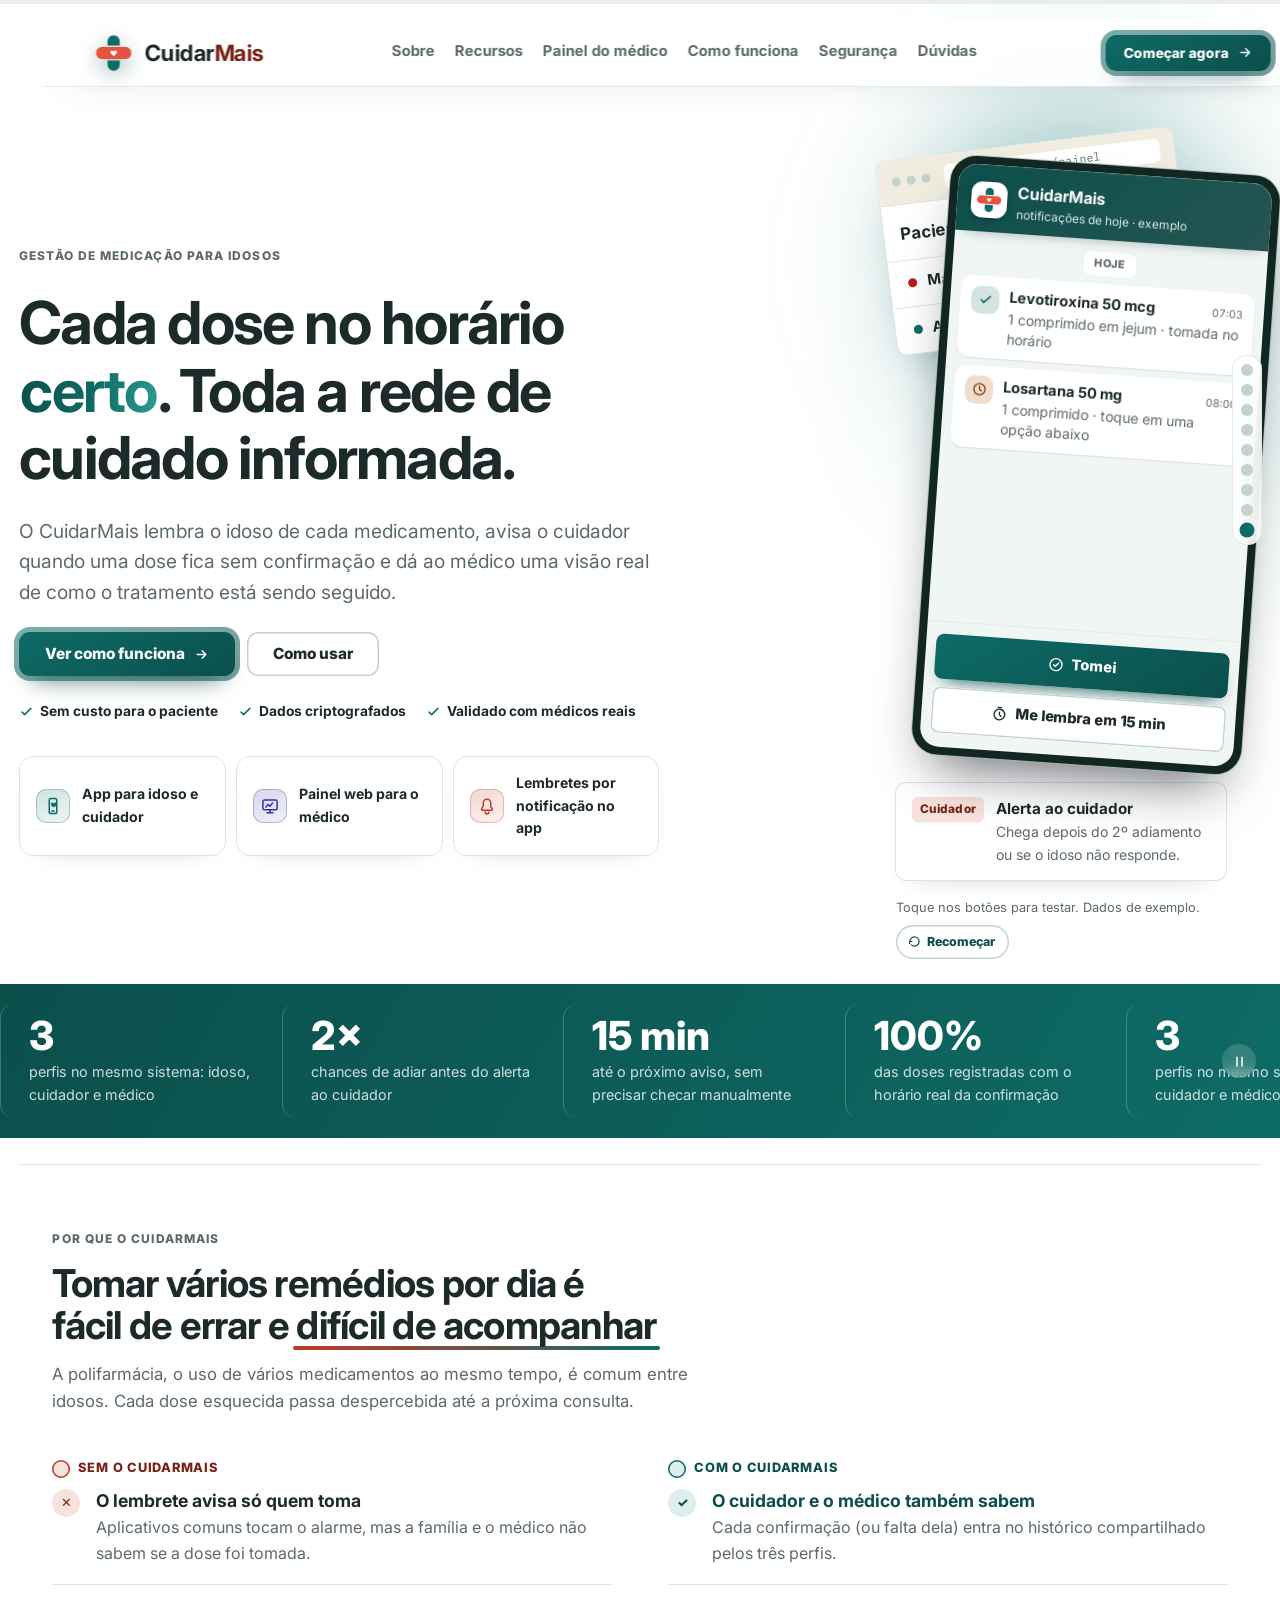
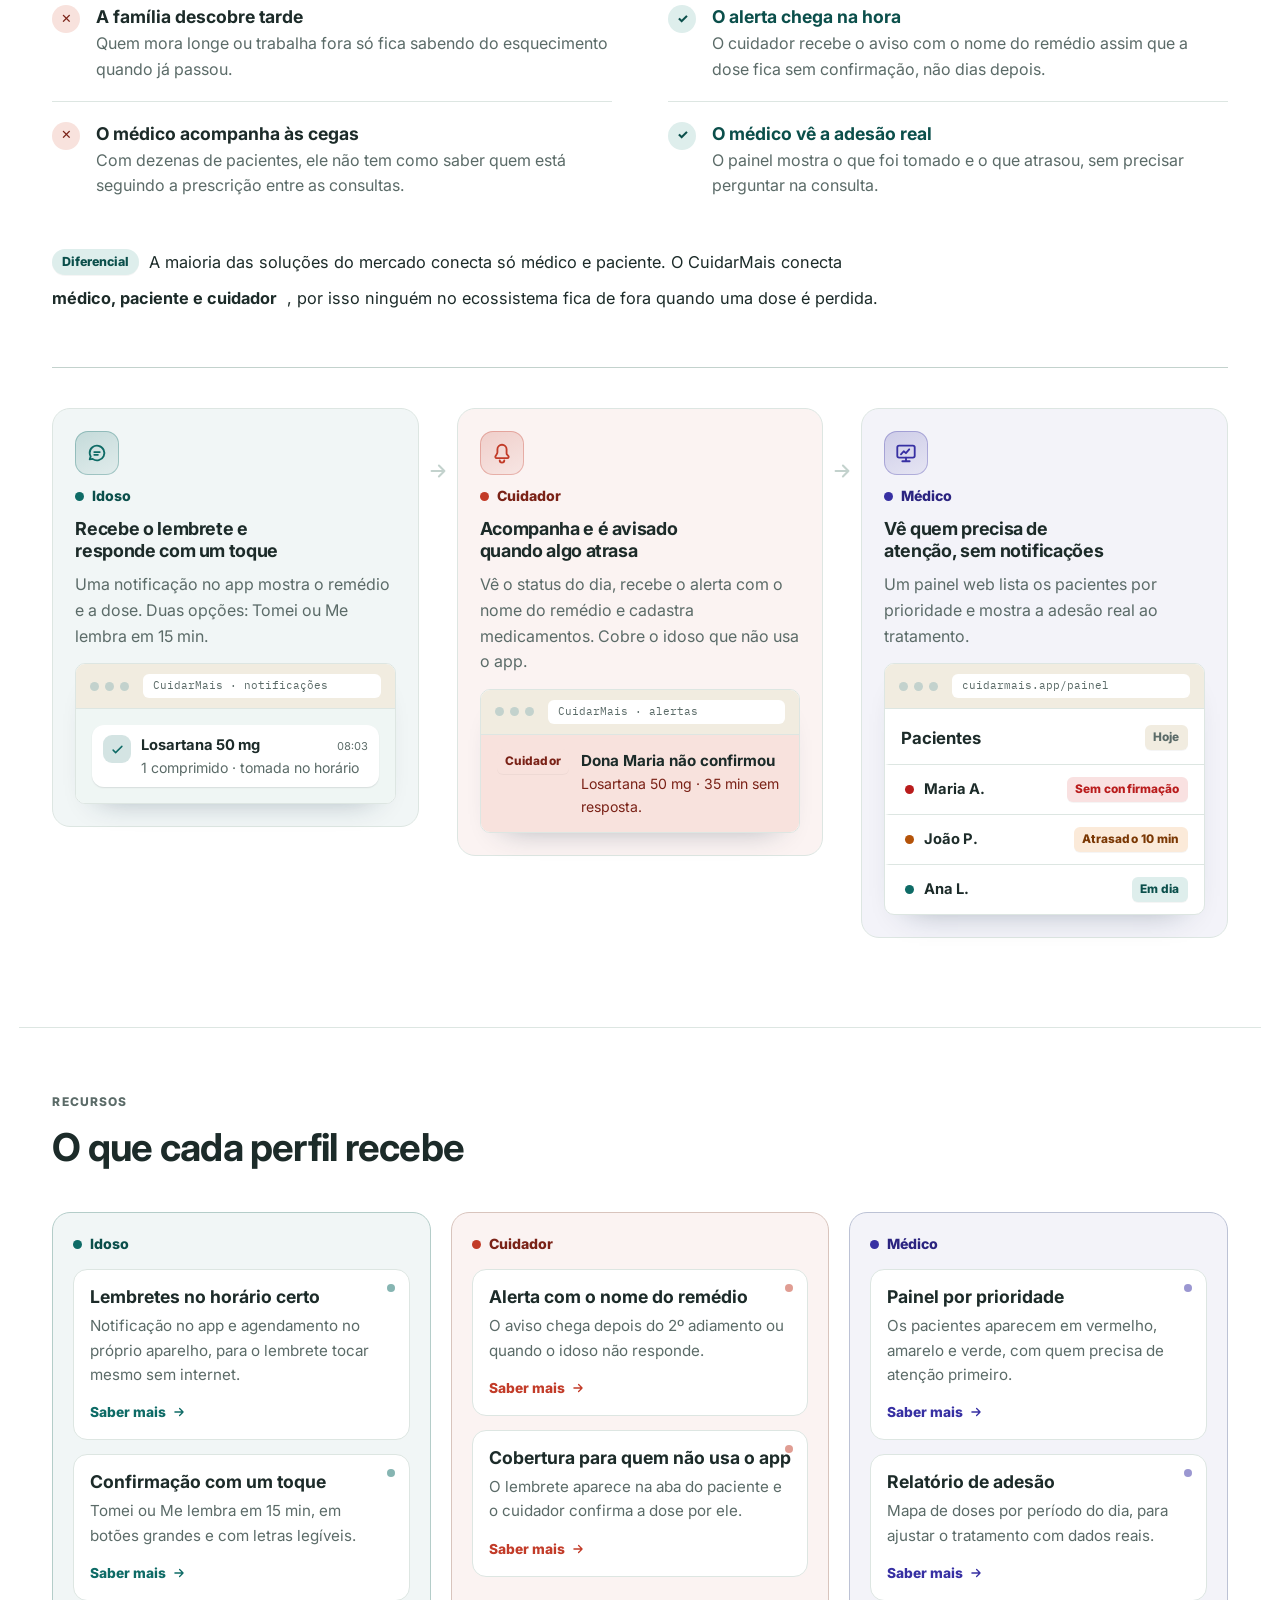
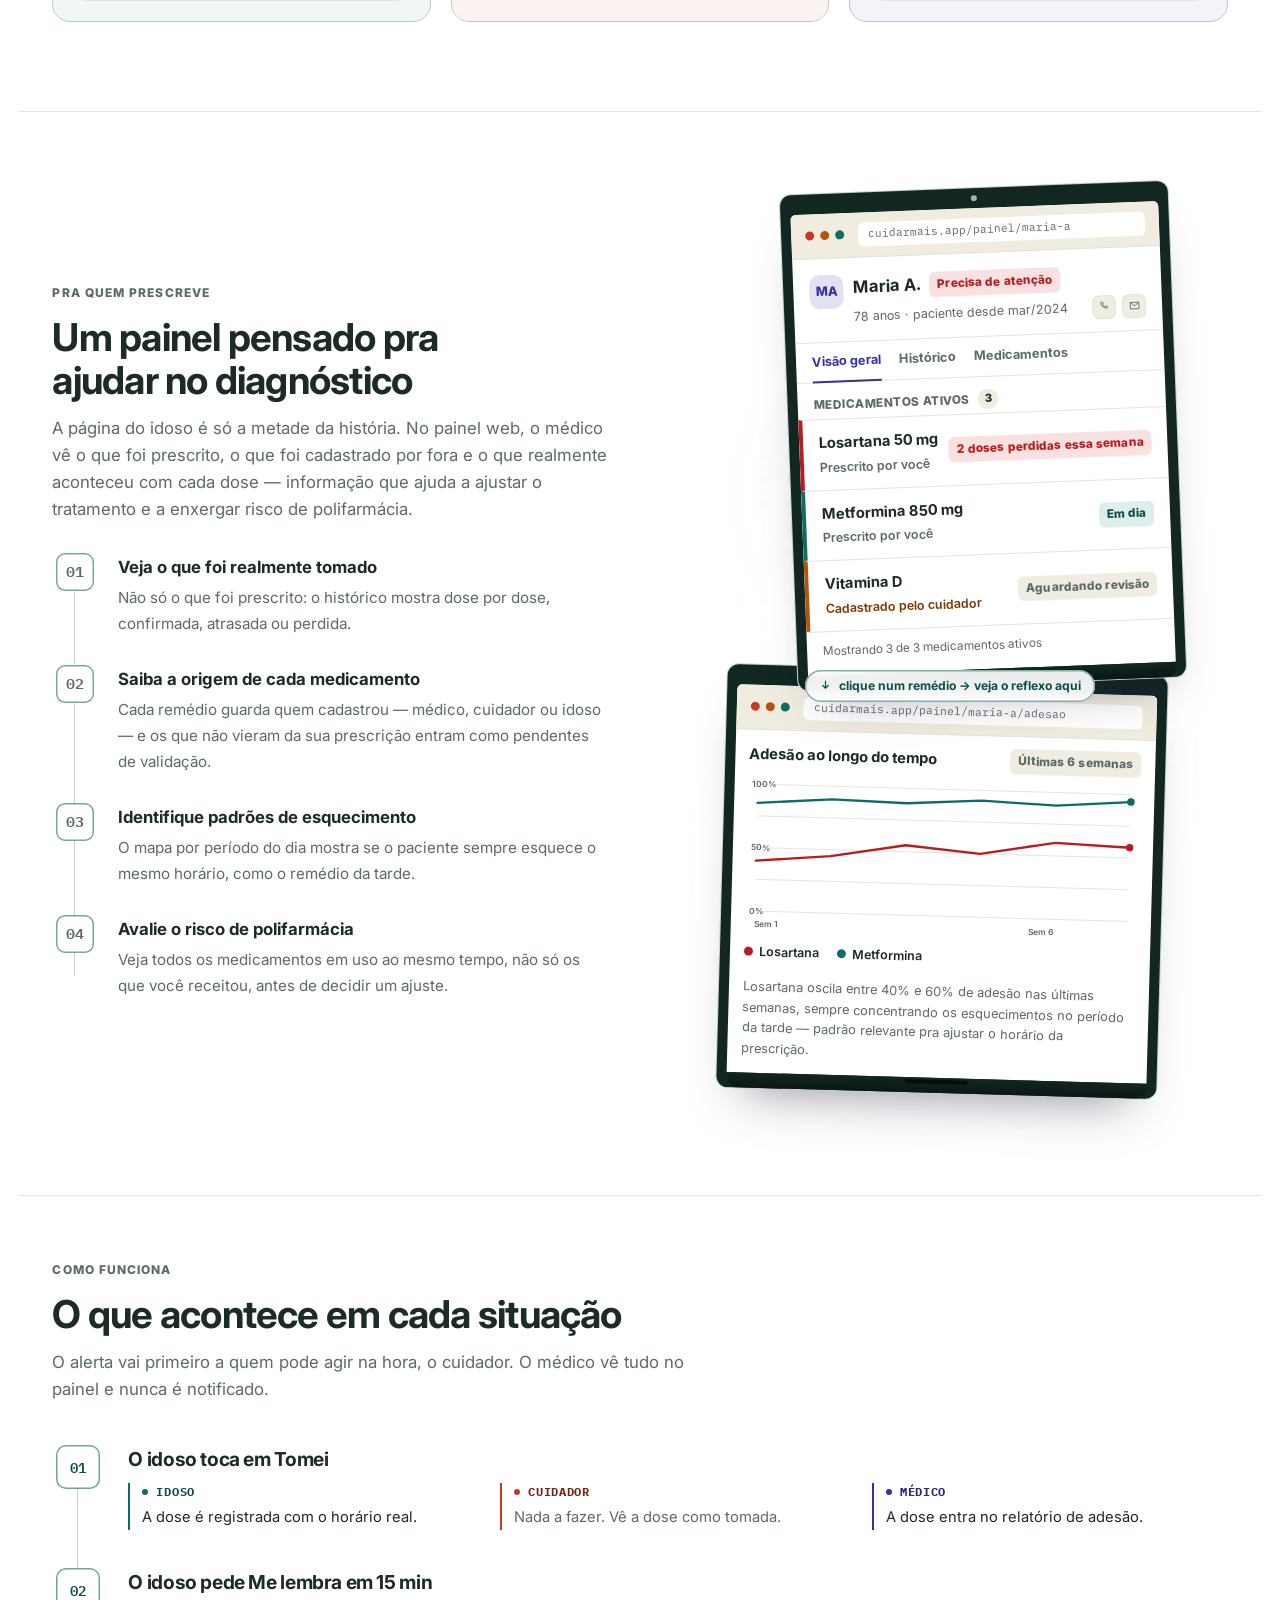
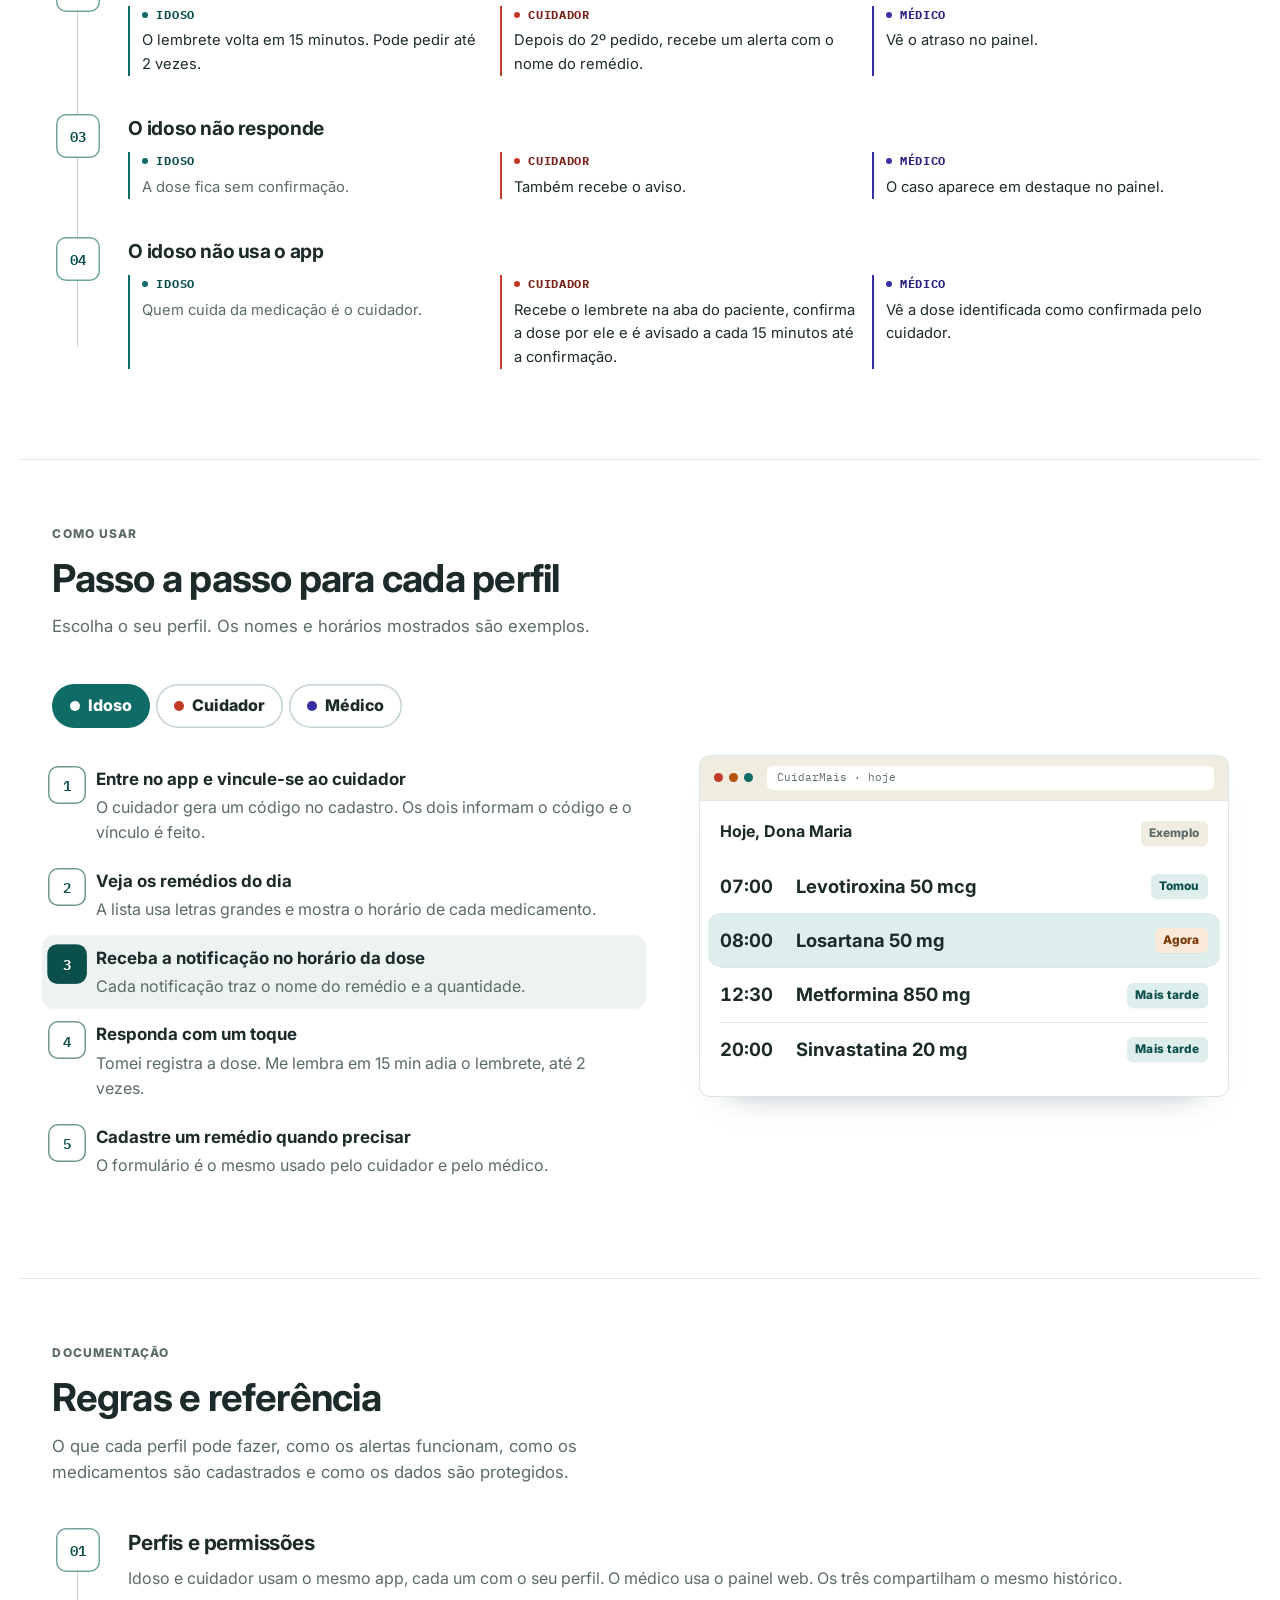
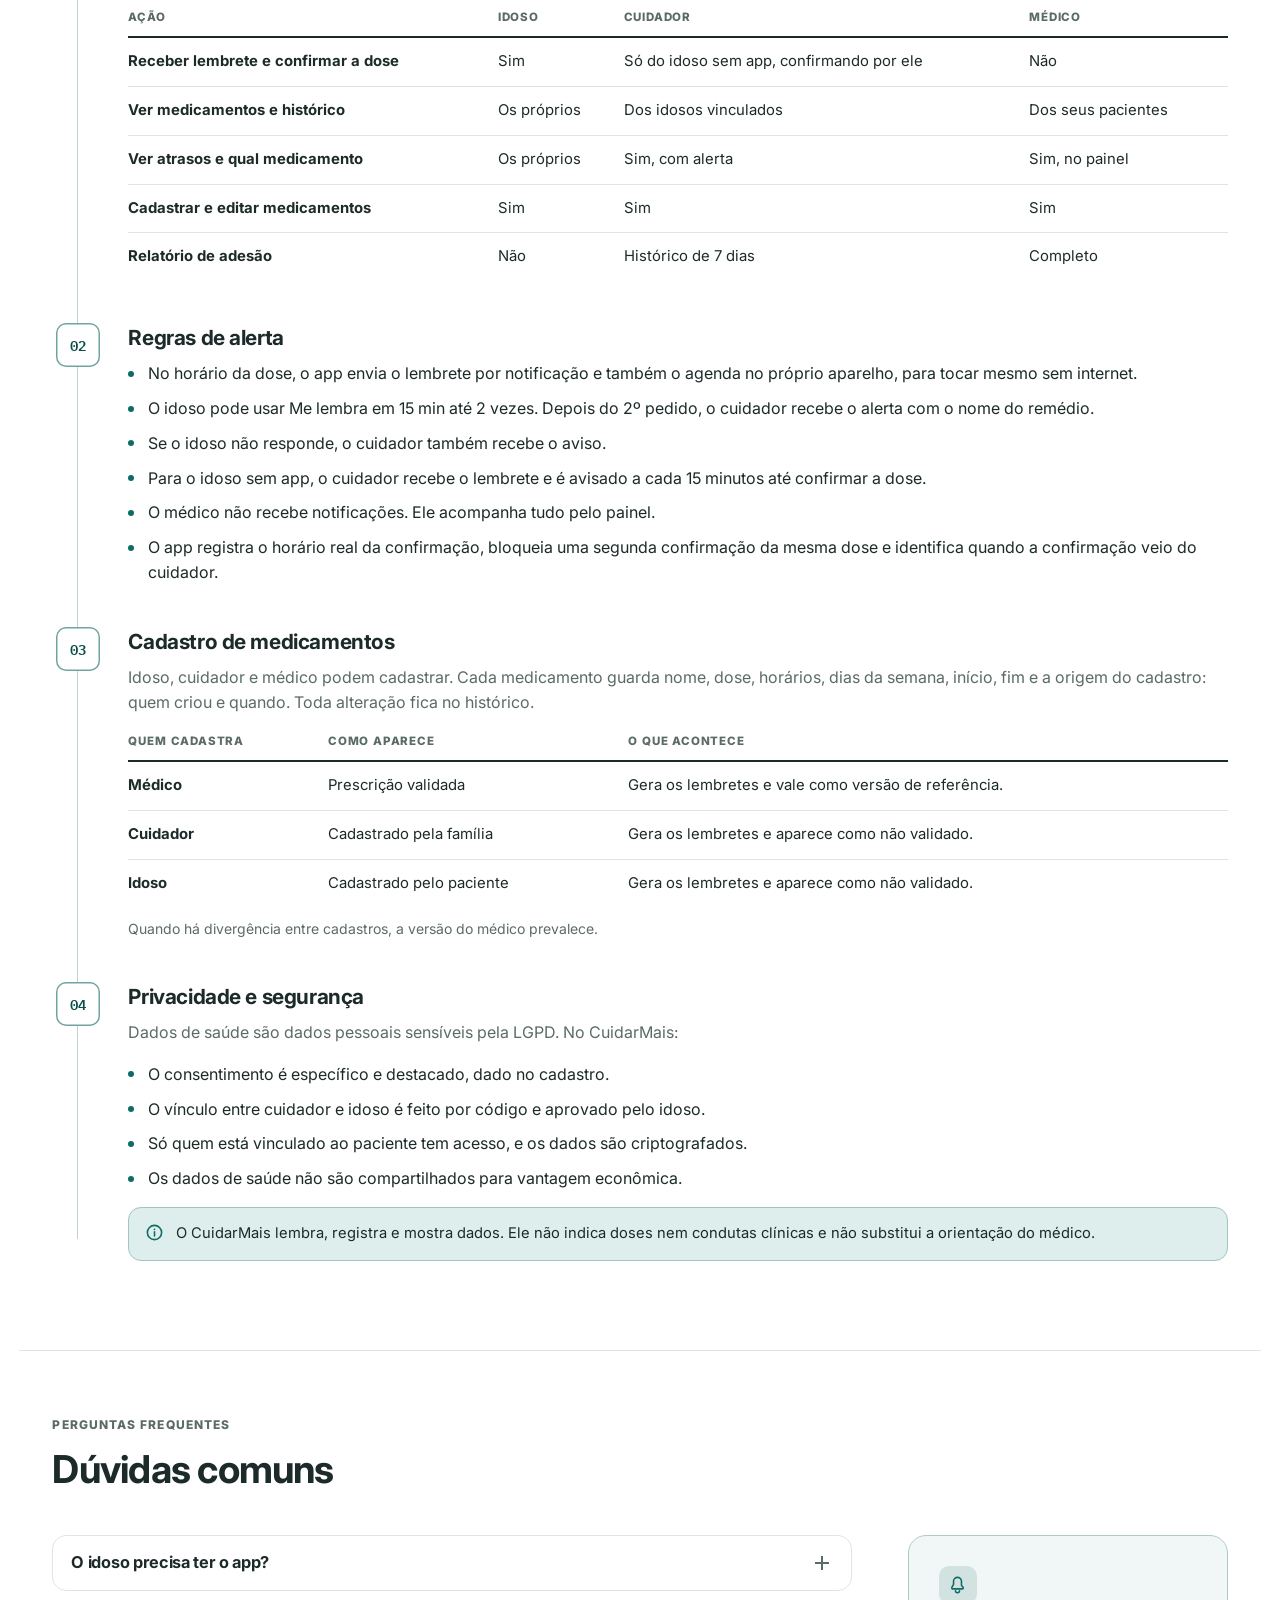
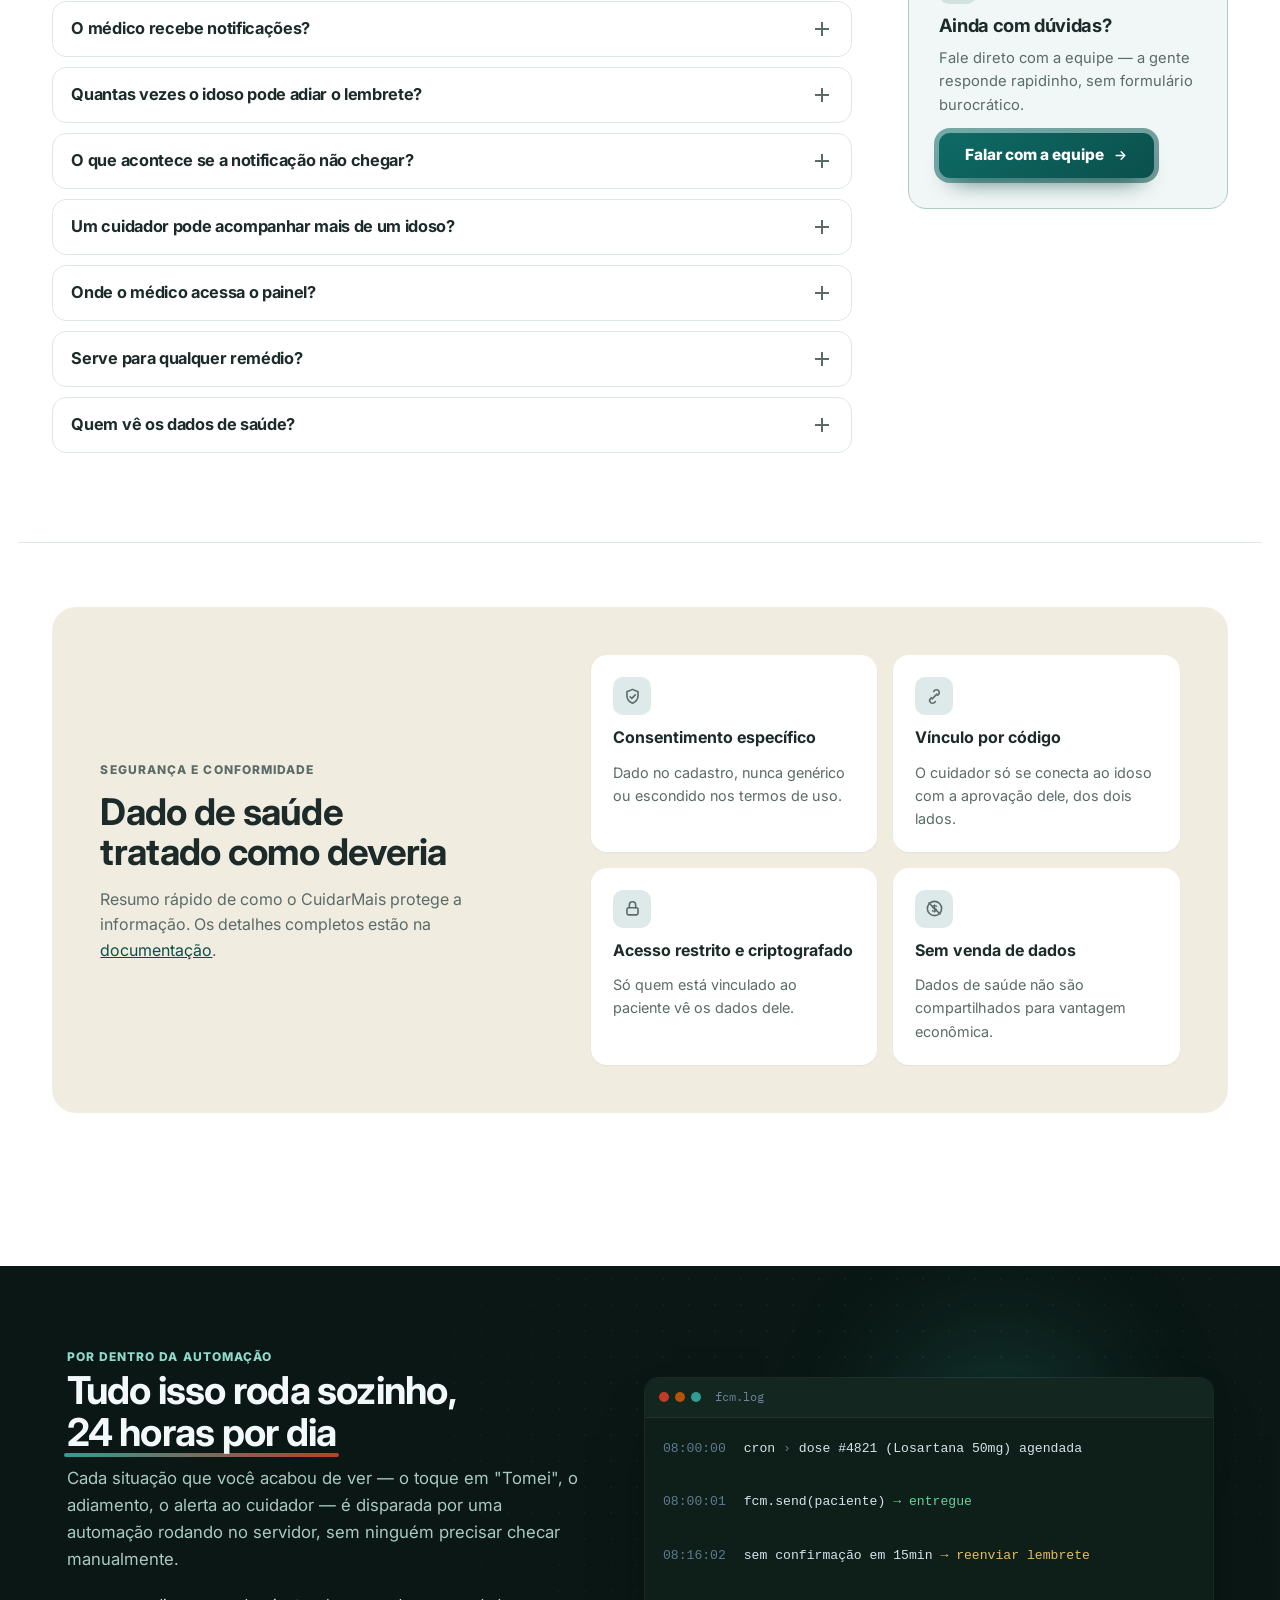
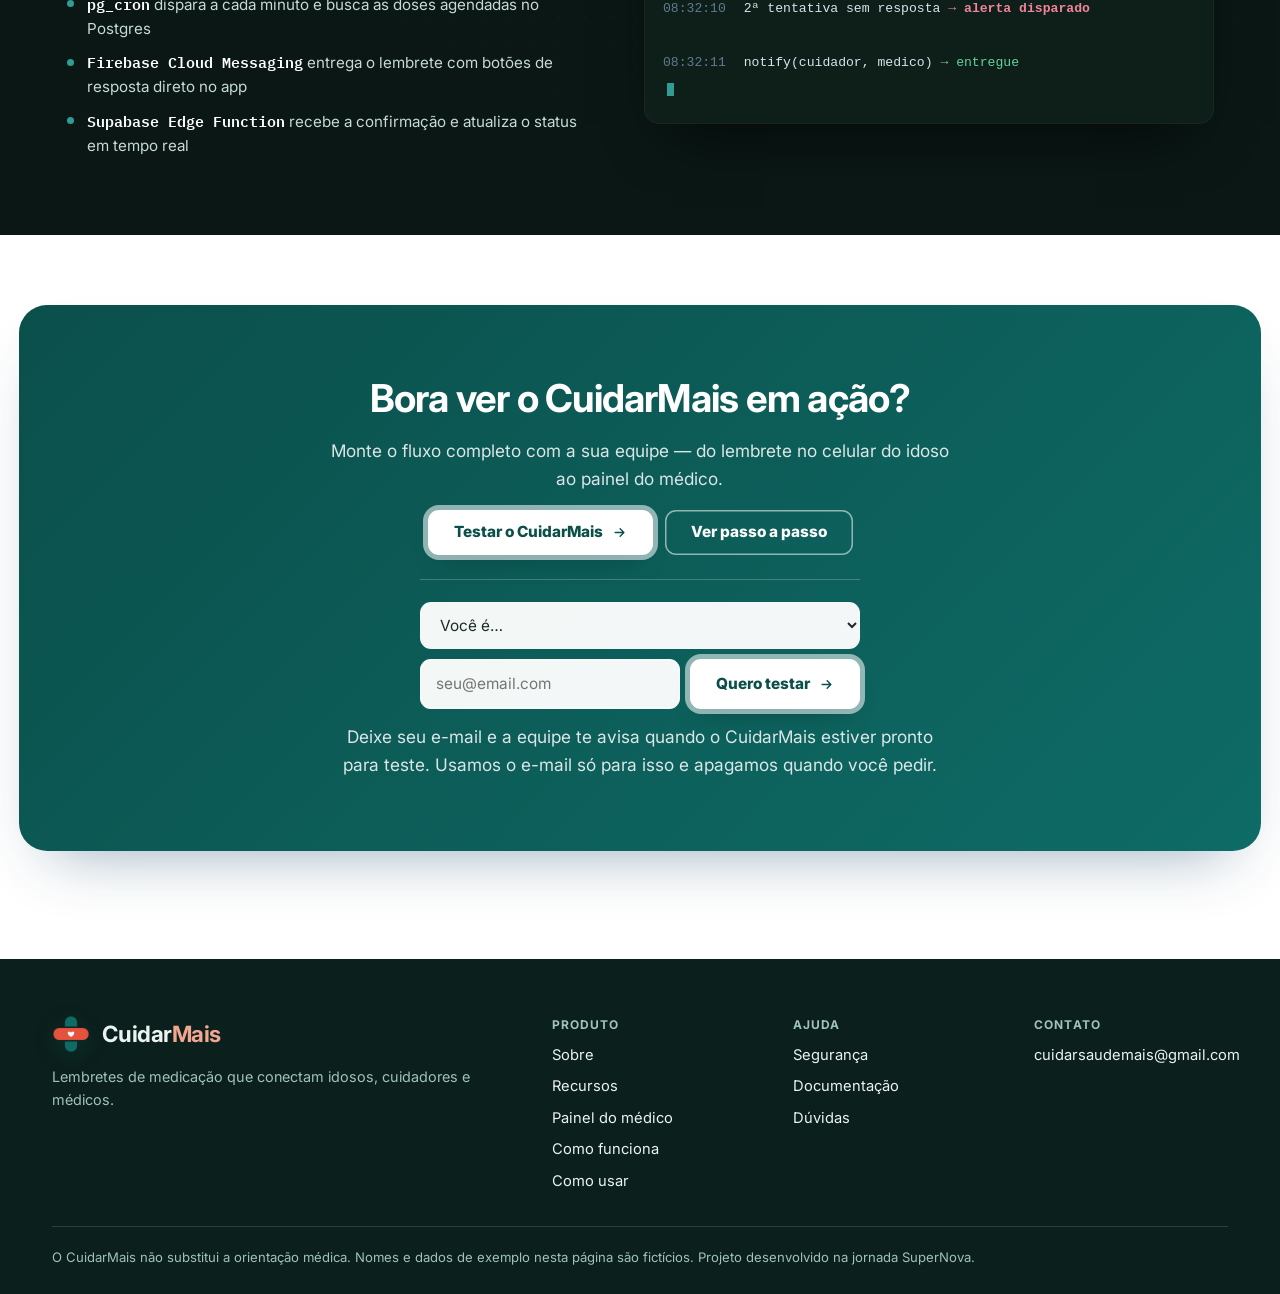
==== commit 14dab670: "feat(landing): guarda os interessados no Firebase e volta o nome CuidarMais" ====
--- a/landing-page/index.html
+++ b/landing-page/index.html
@@ -1,15 +1,15 @@
 <!doctype html><html lang="pt-BR"><head><meta charset=utf8><meta name=viewport content="width=device-width,initial-scale=1,viewport-fit=cover">
-<title>Cuidar+ — lembretes de remédio que conectam idoso, cuidador e médico</title>
-<meta name="description" content="O Cuidar+ lembra o idoso de cada remédio por notificação no próprio app, avisa o cuidador quando uma dose fica sem confirmação e dá ao médico uma visão real da adesão ao tratamento.">
+<title>CuidarMais — lembretes de remédio que conectam idoso, cuidador e médico</title>
+<meta name="description" content="O CuidarMais lembra o idoso de cada remédio por notificação no próprio app, avisa o cuidador quando uma dose fica sem confirmação e dá ao médico uma visão real da adesão ao tratamento.">
 <meta name="theme-color" content="#0E6B66">
 <link rel="icon" type="image/png" href="assets/icone-app.png">
 <link rel="apple-touch-icon" href="assets/icone-app.png">
 <meta property="og:type" content="website">
-<meta property="og:title" content="Cuidar+ — cada dose no horário certo">
+<meta property="og:title" content="CuidarMais — cada dose no horário certo">
 <meta property="og:description" content="Lembretes de remédio por notificação no app para idosos, com alerta automático ao cuidador e ao médico quando uma dose fica sem confirmação.">
 <meta property="og:locale" content="pt_BR">
 <meta name="twitter:card" content="summary">
-<meta name="twitter:title" content="Cuidar+ — cada dose no horário certo">
+<meta name="twitter:title" content="CuidarMais — cada dose no horário certo">
 <meta name="twitter:description" content="Lembretes de remédio por notificação no app para idosos, com alerta automático ao cuidador e ao médico.">
 <style>:root{color-scheme:light;box-sizing:border-box;padding-top:env(safe-area-inset-top,0px);padding-bottom:env(safe-area-inset-bottom,0px)}html{scroll-padding-top:env(safe-area-inset-top,0px)}body{margin:0;padding:0;font:14px -apple-system,BlinkMacSystemFont,sans-serif;background:#fff;color:#000}img{max-width:100%}[hidden]:not([hidden=until-found i]){display:none!important}</style></head><body>
 <meta name="claude:viewport-fit-sides" content="cover">
@@ -534,6 +534,7 @@
   display: grid; place-items: center; font-weight: 800; font-size: .8rem; flex: none;
   box-shadow: 0 2px 6px -1px rgba(0,0,0,.35);
 }
+.chat-head .av img { width: 26px; height: 26px; display: block; }
 .chat-head small { display: block; opacity: .85; font-size: .75rem; line-height: 1.3; }
 .msgs { flex: 1; min-height: 0; overflow-y: auto; padding: 12px 10px; display: flex; flex-direction: column; gap: 8px; scroll-behavior: smooth; }
 .daychip { align-self: center; background: var(--bubble-in); color: var(--muted); font-size: .68rem; font-weight: 800; padding: 3px 10px; border-radius: 8px; letter-spacing: .05em; }
@@ -1118,6 +1119,11 @@
   font: inherit; font-size: .96rem; background: rgba(255,255,255,.95); color: var(--ink);
   box-shadow: inset 0 0 0 1.5px rgba(255,255,255,.4);
 }
+.lead-form select {
+  order: -1; flex: 1 1 100%; min-width: 0; border: 0; border-radius: 11px; padding: 13px 16px;
+  font: inherit; font-size: .96rem; background: rgba(255,255,255,.95); color: var(--ink);
+}
+.lead-form select:focus-visible { outline: 3px solid #fff; outline-offset: 2px; }
 .lead-form input:focus-visible { outline: 3px solid #fff; outline-offset: 2px; }
 .lead-form .btn.primary { flex: none; }
 .lead-note { font-size: .84rem; color: rgba(255,255,255,.75); margin-top: -4px; }
@@ -1183,7 +1189,7 @@
 
 <header class="top">
   <div class="top-inner">
-    <a class="logo" href="#topo" aria-label="Cuidar+, início"><img class="logo-mark" src="assets/simbolo.png" alt="" aria-hidden="true"><b>Cuidar<em>+</em></b></a>
+    <a class="logo" href="#topo" aria-label="CuidarMais, início"><img class="logo-mark" src="assets/simbolo.png" alt="" aria-hidden="true"><b>Cuidar<em>Mais</em></b></a>
     <nav class="nav" aria-label="Seções">
       <a href="#sobre">Sobre</a><a href="#recursos">Recursos</a><a href="#painel-medico">Painel do médico</a><a href="#funciona">Como funciona</a><a href="#confianca">Segurança</a><a href="#duvidas">Dúvidas</a>
     </nav>
@@ -1201,7 +1207,7 @@
       <div class="hero-copy">
         <span class="eyebrow">Gestão de medicação para idosos</span>
         <h1>Cada dose no horário <em>certo</em>. Toda a rede de cuidado informada.</h1>
-        <p class="lede">O Cuidar+ lembra o idoso de cada medicamento, avisa o cuidador quando uma dose fica sem confirmação e dá ao médico uma visão real de como o tratamento está sendo seguido.</p>
+        <p class="lede">O CuidarMais lembra o idoso de cada medicamento, avisa o cuidador quando uma dose fica sem confirmação e dá ao médico uma visão real de como o tratamento está sendo seguido.</p>
         <div class="cta">
           <a class="btn primary" href="#funciona">Ver como funciona<span class="arrow" aria-hidden="true"><svg viewBox="0 0 24 24" fill="none"><path d="M5 12h14M13 6l6 6-6 6" stroke="currentColor" stroke-width="2.2" stroke-linecap="round" stroke-linejoin="round"/></svg></span></a>
           <a class="btn ghost" href="#usar">Como usar</a>
@@ -1228,7 +1234,7 @@
           </div>
           <div class="phone">
           <div class="phone-in">
-            <div class="chat-head"><span class="av">C+</span><div><b>Cuidar+</b><small>notificações de hoje · exemplo</small></div></div>
+            <div class="chat-head"><span class="av"><img src="assets/simbolo.png" alt="" width="26" height="26"></span><div><b>CuidarMais</b><small>notificações de hoje · exemplo</small></div></div>
             <div class="msgs" id="msgs" aria-live="polite">
               <span class="daychip">HOJE</span>
               <div class="notif" data-tone="ok"><span class="notif-ic" aria-hidden="true"><svg viewBox="0 0 24 24" fill="none"><path d="M5 13l4 4L19 7" stroke="currentColor" stroke-width="2.4" stroke-linecap="round" stroke-linejoin="round"/></svg></span><div class="notif-body"><div class="notif-top"><b>Levotiroxina 50 mcg</b><span class="notif-time">07:03</span></div><p>1 comprimido em jejum · tomada no horário</p></div></div>
@@ -1246,7 +1252,7 @@
       </div>
     </div>
 
-    <div class="stats-strip" aria-label="Números do Cuidar+">
+    <div class="stats-strip" aria-label="Números do CuidarMais">
       <button type="button" class="stats-pause" id="stats-pause" aria-pressed="false" aria-label="Pausar a rolagem automática dos números"><svg viewBox="0 0 24 24" fill="none" aria-hidden="true"><path d="M8 5v14M16 5v14" stroke="currentColor" stroke-width="2.4" stroke-linecap="round"/></svg></button>
       <div class="stats-track">
         <div class="stat"><b>3</b><span>perfis no mesmo sistema: idoso, cuidador e médico</span></div>
@@ -1262,13 +1268,13 @@
 
     <section id="sobre" class="section-shell" data-section="SOBRE">
       <div class="sec-head">
-        <span class="eyebrow">Por que o Cuidar+</span>
+        <span class="eyebrow">Por que o CuidarMais</span>
         <h2>Tomar vários remédios por dia é fácil de errar e <span class="mark">difícil de acompanhar</span></h2>
         <p>A polifarmácia, o uso de vários medicamentos ao mesmo tempo, é comum entre idosos. Cada dose esquecida passa despercebida até a próxima consulta.</p>
       </div>
       <div class="compare">
         <div class="compare-col sem">
-          <span class="compare-label">Sem o Cuidar+</span>
+          <span class="compare-label">Sem o CuidarMais</span>
           <ul class="problems">
             <li><b>O lembrete avisa só quem toma</b><span>Aplicativos comuns tocam o alarme, mas a família e o médico não sabem se a dose foi tomada.</span></li>
             <li><b>A família descobre tarde</b><span>Quem mora longe ou trabalha fora só fica sabendo do esquecimento quando já passou.</span></li>
@@ -1276,7 +1282,7 @@
           </ul>
         </div>
         <div class="compare-col com">
-          <span class="compare-label">Com o Cuidar+</span>
+          <span class="compare-label">Com o CuidarMais</span>
           <ul class="problems wins">
             <li><b>O cuidador e o médico também sabem</b><span>Cada confirmação (ou falta dela) entra no histórico compartilhado pelos três perfis.</span></li>
             <li><b>O alerta chega na hora</b><span>O cuidador recebe o aviso com o nome do remédio assim que a dose fica sem confirmação, não dias depois.</span></li>
@@ -1285,7 +1291,7 @@
         </div>
       </div>
 
-      <p class="differentiator"><span class="chip vio">Diferencial</span> A maioria das soluções do mercado conecta só médico e paciente. O Cuidar+ conecta <strong>médico, paciente e cuidador</strong>, por isso ninguém no ecossistema fica de fora quando uma dose é perdida.</p>
+      <p class="differentiator"><span class="chip vio">Diferencial</span> A maioria das soluções do mercado conecta só médico e paciente. O CuidarMais conecta <strong>médico, paciente e cuidador</strong>, por isso ninguém no ecossistema fica de fora quando uma dose é perdida.</p>
 
       <div class="trio">
         <div class="trio-card idoso">
@@ -1294,7 +1300,7 @@
           <h3>Recebe o lembrete e responde com um toque</h3>
           <p>Uma notificação no app mostra o remédio e a dose. Duas opções: Tomei ou Me lembra em 15 min.</p>
           <div class="panel-mock" aria-label="Exemplo do lembrete no app do idoso">
-            <div class="panel-bar"><i></i><i></i><i></i><span class="panel-url">Cuidar+ · notificações</span></div>
+            <div class="panel-bar"><i></i><i></i><i></i><span class="panel-url">CuidarMais · notificações</span></div>
             <div class="mini-chat">
               <div class="notif" data-tone="ok"><span class="notif-ic" aria-hidden="true"><svg viewBox="0 0 24 24" fill="none"><path d="M5 13l4 4L19 7" stroke="currentColor" stroke-width="2.4" stroke-linecap="round" stroke-linejoin="round"/></svg></span><div class="notif-body"><div class="notif-top"><b>Losartana 50 mg</b><span class="notif-time">08:03</span></div><p>1 comprimido · tomada no horário</p></div></div>
             </div>
@@ -1307,7 +1313,7 @@
           <h3>Acompanha e é avisado quando algo atrasa</h3>
           <p>Vê o status do dia, recebe o alerta com o nome do remédio e cadastra medicamentos. Cobre o idoso que não usa o app.</p>
           <div class="panel-mock" aria-label="Exemplo do alerta recebido pelo cuidador">
-            <div class="panel-bar"><i></i><i></i><i></i><span class="panel-url">Cuidar+ · alertas</span></div>
+            <div class="panel-bar"><i></i><i></i><i></i><span class="panel-url">CuidarMais · alertas</span></div>
             <div class="alertcard" data-state="alert">
               <span class="chip cor">Cuidador</span>
               <div><b>Dona Maria não confirmou</b><p>Losartana 50 mg · 35 min sem resposta.</p></div>
@@ -1504,7 +1510,7 @@
           <li><button type="button" class="step-btn"><b>Cadastre um remédio quando precisar</b><span>O formulário é o mesmo usado pelo cuidador e pelo médico.</span></button></li>
         </ol>
         <div class="sample">
-          <div class="panel-bar"><i class="red"></i><i class="sun"></i><i class="ok"></i><span class="panel-url">Cuidar+ · hoje</span></div>
+          <div class="panel-bar"><i class="red"></i><i class="sun"></i><i class="ok"></i><span class="panel-url">CuidarMais · hoje</span></div>
           <div class="sample-body">
             <div class="sample-head"><b>Hoje, Dona Maria</b><span class="chip mut">Exemplo</span></div>
             <ul class="daylist big">
@@ -1526,7 +1532,7 @@
           <li><button type="button" class="step-btn"><b>Atenda os alertas</b><span>O alerta chega depois do 2º adiamento ou sem resposta. Para o idoso sem app, confirme a dose na aba dele.</span></button></li>
         </ol>
         <div class="sample">
-          <div class="panel-bar"><i class="red"></i><i class="sun"></i><i class="ok"></i><span class="panel-url">Cuidar+ · alertas</span></div>
+          <div class="panel-bar"><i class="red"></i><i class="sun"></i><i class="ok"></i><span class="panel-url">CuidarMais · alertas</span></div>
           <div class="sample-body">
             <div class="sample-head"><b>Dona Maria, hoje</b><span class="chip mut">Exemplo</span></div>
             <div class="alertline">Alerta: Dona Maria adiou a Losartana 50 mg duas vezes.</div>
@@ -1618,14 +1624,14 @@
         <article id="d-privacidade">
           <span class="doc-badge" aria-hidden="true">04</span>
           <h3>Privacidade e segurança</h3>
-          <p class="lead">Dados de saúde são dados pessoais sensíveis pela LGPD. No Cuidar+:</p>
+          <p class="lead">Dados de saúde são dados pessoais sensíveis pela LGPD. No CuidarMais:</p>
           <ul class="list">
             <li>O consentimento é específico e destacado, dado no cadastro.</li>
             <li>O vínculo entre cuidador e idoso é feito por código e aprovado pelo idoso.</li>
             <li>Só quem está vinculado ao paciente tem acesso, e os dados são criptografados.</li>
             <li>Os dados de saúde não são compartilhados para vantagem econômica.</li>
           </ul>
-          <div class="note"><svg viewBox="0 0 24 24" fill="none" aria-hidden="true"><circle cx="12" cy="12" r="9" stroke="currentColor" stroke-width="2"/><path d="M12 11v5.5" stroke="currentColor" stroke-width="2" stroke-linecap="round"/><circle cx="12" cy="8" r="1.1" fill="currentColor"/></svg><p>O Cuidar+ lembra, registra e mostra dados. Ele não indica doses nem condutas clínicas e não substitui a orientação do médico.</p></div>
+          <div class="note"><svg viewBox="0 0 24 24" fill="none" aria-hidden="true"><circle cx="12" cy="12" r="9" stroke="currentColor" stroke-width="2"/><path d="M12 11v5.5" stroke="currentColor" stroke-width="2" stroke-linecap="round"/><circle cx="12" cy="8" r="1.1" fill="currentColor"/></svg><p>O CuidarMais lembra, registra e mostra dados. Ele não indica doses nem condutas clínicas e não substitui a orientação do médico.</p></div>
         </article>
       </div>
     </section>
@@ -1660,7 +1666,7 @@
         <div class="security-copy">
           <span class="eyebrow">Segurança e conformidade</span>
           <h2>Dado de saúde tratado como deveria</h2>
-          <p>Resumo rápido de como o Cuidar+ protege a informação. Os detalhes completos estão na <a href="#d-privacidade">documentação</a>.</p>
+          <p>Resumo rápido de como o CuidarMais protege a informação. Os detalhes completos estão na <a href="#d-privacidade">documentação</a>.</p>
         </div>
         <ul class="security-grid">
           <li>
@@ -1712,18 +1718,26 @@
 
     <div class="cta-band">
       <div class="cta-band-inner">
-        <h2>Bora ver o Cuidar+ em ação?</h2>
+        <h2>Bora ver o CuidarMais em ação?</h2>
         <p>Monte o fluxo completo com a sua equipe — do lembrete no celular do idoso ao painel do médico.</p>
         <div class="cta">
-          <a class="btn primary" href="https://cuidarmais-app.web.app" target="_blank" rel="noopener">Testar o Cuidar+<span class="arrow" aria-hidden="true"><svg viewBox="0 0 24 24" fill="none"><path d="M5 12h14M13 6l6 6-6 6" stroke="currentColor" stroke-width="2.2" stroke-linecap="round" stroke-linejoin="round"/></svg></span></a>
+          <a class="btn primary" href="https://cuidarmais-app.web.app" target="_blank" rel="noopener">Testar o CuidarMais<span class="arrow" aria-hidden="true"><svg viewBox="0 0 24 24" fill="none"><path d="M5 12h14M13 6l6 6-6 6" stroke="currentColor" stroke-width="2.2" stroke-linecap="round" stroke-linejoin="round"/></svg></span></a>
           <a class="btn ghost" href="#usar">Ver passo a passo</a>
         </div>
         <form class="lead-form" id="lead-form">
           <label for="lead-email" class="sr-only">Seu e-mail</label>
-          <input type="email" id="lead-email" name="email" placeholder="seu@email.com" required autocomplete="email">
+          <input type="email" id="lead-email" name="email" placeholder="seu@email.com" required autocomplete="email" maxlength="150">
+          <label for="lead-perfil" class="sr-only">Você é</label>
+          <select id="lead-perfil" name="perfil" required>
+            <option value="" disabled selected>Você é…</option>
+            <option value="cuidador">Cuido de alguém</option>
+            <option value="idoso">Tomo remédios todo dia</option>
+            <option value="saude">Profissional de saúde</option>
+            <option value="outro">Outro</option>
+          </select>
           <button type="submit" class="btn primary">Quero testar<span class="arrow" aria-hidden="true"><svg viewBox="0 0 24 24" fill="none"><path d="M5 12h14M13 6l6 6-6 6" stroke="currentColor" stroke-width="2.2" stroke-linecap="round" stroke-linejoin="round"/></svg></span></button>
         </form>
-        <p class="lead-note" id="lead-note">Deixe seu e-mail e a equipe te avisa quando o Cuidar+ estiver pronto para teste.</p>
+        <p class="lead-note" id="lead-note">Deixe seu e-mail e a equipe te avisa quando o CuidarMais estiver pronto para teste. Usamos o e-mail só para isso e apagamos quando você pedir.</p>
       </div>
     </div>
   </main>
@@ -1732,16 +1746,42 @@
 <footer>
   <div class="wrap foot-wrap">
     <div class="foot-brand">
-      <a class="logo" href="#topo" aria-label="Voltar ao topo"><img class="logo-mark" src="assets/simbolo.png" alt="" aria-hidden="true"><b>Cuidar<em>+</em></b></a>
+      <a class="logo" href="#topo" aria-label="Voltar ao topo"><img class="logo-mark" src="assets/simbolo.png" alt="" aria-hidden="true"><b>Cuidar<em>Mais</em></b></a>
       <p>Lembretes de medicação que conectam idosos, cuidadores e médicos.</p>
     </div>
     <div class="foot-col"><b>Produto</b><a href="#sobre">Sobre</a><a href="#recursos">Recursos</a><a href="#painel-medico">Painel do médico</a><a href="#funciona">Como funciona</a><a href="#usar">Como usar</a></div>
     <div class="foot-col"><b>Ajuda</b><a href="#confianca">Segurança</a><a href="#docs">Documentação</a><a href="#duvidas">Dúvidas</a></div>
     <div class="foot-col"><b>Contato</b><a href="mailto:cuidarsaudemais@gmail.com">cuidarsaudemais@gmail.com</a></div>
-    <p class="legal">O Cuidar+ não substitui a orientação médica. Nomes e dados de exemplo nesta página são fictícios. Projeto desenvolvido na jornada SuperNova.</p>
+    <p class="legal">O CuidarMais não substitui a orientação médica. Nomes e dados de exemplo nesta página são fictícios. Projeto desenvolvido na jornada SuperNova.</p>
   </div>
 </footer>
 
+<script>
+/* Configuração do teste fumaça. Veja validacao/LEIA-ME.md.
+   ANALYTICS_ID: o "ID da métrica" (G-XXXXXXXXXX) do Google Analytics ligado ao
+   projeto Firebase. Vazio = sem contador de visitas. */
+var CM = {
+  projeto: 'cuidarmais-eee0c',
+  ANALYTICS_ID: 'G-033HZP31VF',
+  origem: (function () {
+    var q = new URLSearchParams(location.search).get('utm_source');
+    if (q) return q.slice(0, 40);
+    try { return document.referrer ? new URL(document.referrer).hostname.slice(0, 40) : 'direto'; } catch (e) { return 'direto'; }
+  })(),
+  evento: function () {}
+};
+if (CM.ANALYTICS_ID) {
+  var ga = document.createElement('script');
+  ga.async = true;
+  ga.src = 'https://www.googletagmanager.com/gtag/js?id=' + CM.ANALYTICS_ID;
+  document.head.appendChild(ga);
+  window.dataLayer = window.dataLayer || [];
+  window.gtag = function () { dataLayer.push(arguments); };
+  gtag('js', new Date());
+  gtag('config', CM.ANALYTICS_ID);
+  CM.evento = function (nome, dados) { gtag('event', nome, dados || {}); };
+}
+</script>
 <script>
 (function () {
   /* tabelas da documentação: rótulos das células para o celular */
@@ -2001,19 +2041,41 @@
   window.addEventListener('scroll', updateProgress, { passive: true });
   window.addEventListener('resize', updateProgress);
 
-  /* formulário de lead: sem backend ainda, abre um e-mail pronto para a equipe */
+  /* formulário de lead: grava no Firestore do projeto Firebase (plano grátis).
+     As regras em firestore.rules só deixam criar, nunca ler, pela página. */
   var leadForm = document.getElementById('lead-form'), leadNote = document.getElementById('lead-note');
   if (leadForm) {
     leadForm.addEventListener('submit', function (e) {
       e.preventDefault();
       var email = document.getElementById('lead-email').value.trim();
-      if (!email) return;
-      var subject = encodeURIComponent('Quero testar o Cuidar+');
-      var body = encodeURIComponent('Oi! Quero ser avisado(a) quando o Cuidar+ estiver pronto para teste.\n\nMeu e-mail: ' + email);
-      window.location.href = 'mailto:cuidarsaudemais@gmail.com?subject=' + subject + '&body=' + body;
-      leadNote.textContent = 'Obrigado! Isso deve abrir seu app de e-mail com a mensagem pronta — é só enviar.';
+      var perfil = document.getElementById('lead-perfil').value;
+      if (!email || !perfil) return;
+      var btn = leadForm.querySelector('button[type="submit"]');
+      btn.disabled = true;
+      leadNote.textContent = 'Enviando…';
+      var doc = { fields: {
+        email: { stringValue: email.toLowerCase() },
+        perfil: { stringValue: perfil },
+        origem: { stringValue: CM.origem },
+        criado_em: { timestampValue: new Date().toISOString() }
+      } };
+      fetch('https://firestore.googleapis.com/v1/projects/' + CM.projeto + '/databases/(default)/documents/interessados', {
+        method: 'POST', headers: { 'Content-Type': 'application/json' }, body: JSON.stringify(doc)
+      }).then(function (r) {
+        if (!r.ok) throw new Error('HTTP ' + r.status);
+        leadForm.reset();
+        leadNote.textContent = 'Pronto! Recebemos seu e-mail e vamos te avisar.';
+        CM.evento('generate_lead', { perfil: perfil });
+      }).catch(function () {
+        leadNote.innerHTML = 'Não conseguimos enviar agora. Escreva para <a href="mailto:cuidarsaudemais@gmail.com" style="color:#fff">cuidarsaudemais@gmail.com</a>.';
+      }).finally(function () { btn.disabled = false; });
     });
   }
+
+  /* cliques em "Testar o app" contam como interesse no teste fumaça */
+  document.querySelectorAll('a[href^="https://cuidarmais-app.web.app"]').forEach(function (a) {
+    a.addEventListener('click', function () { CM.evento('abrir_app', { local: a.classList.contains('top-cta') ? 'topo' : 'faixa' }); });
+  });
 
   /* dúvidas: acordeão */
   document.querySelectorAll('.faq-item').forEach(function (item) {
